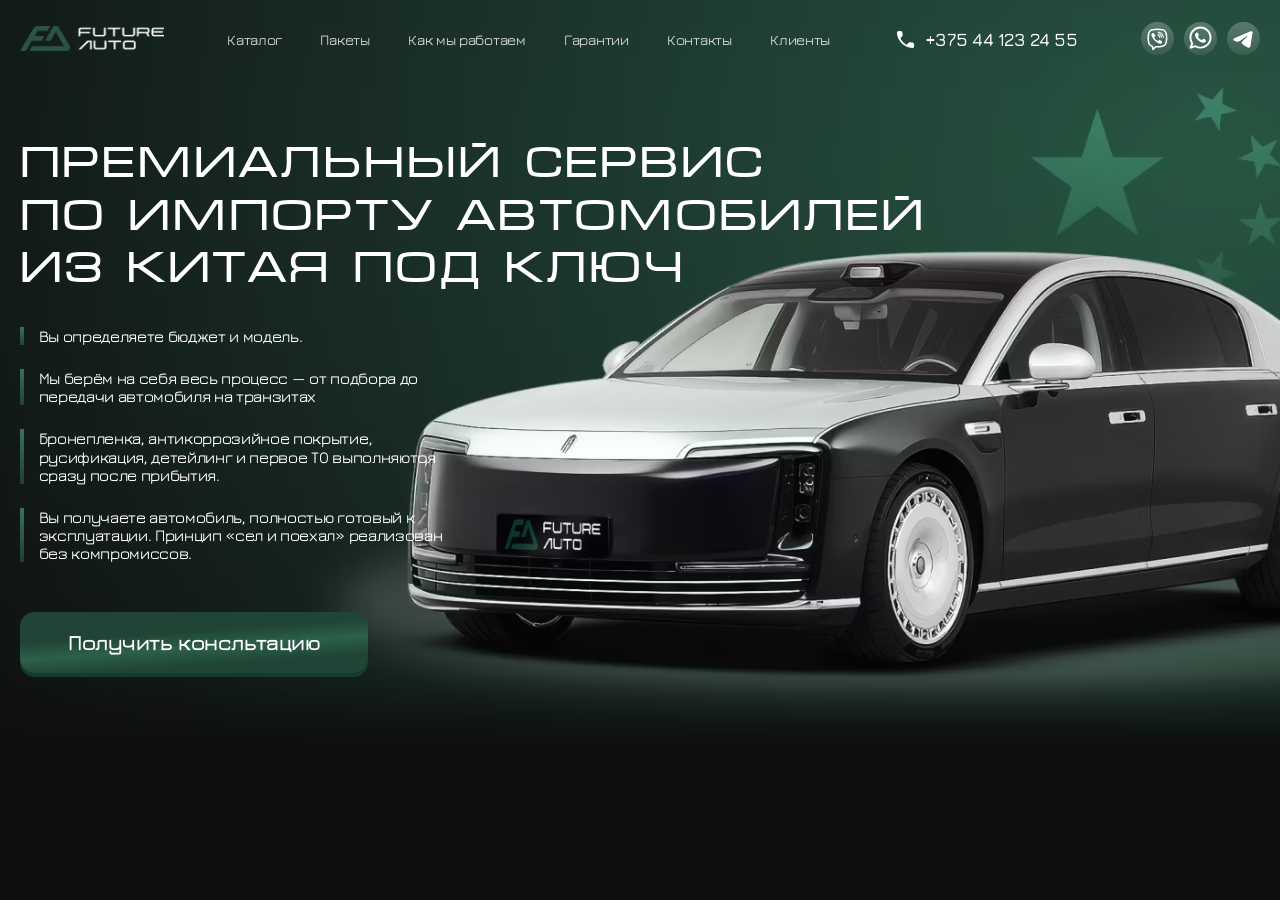
==== index.html @ c2d04f51 "start tablet version" ====
<!doctype html>
<html lang="fr">
  <head>
    <meta charset="UTF-8" />
    <meta name="viewport" content="width=device-width, initial-scale=1.0" />
    <link rel="preconnect" href="https://fonts.googleapis.com" />
    <link rel="preconnect" href="https://fonts.gstatic.com" crossorigin />
    <link
      href="https://fonts.googleapis.com/css2?family=Jura:wght@300..700&display=swap"
      rel="stylesheet"
    />
    <link rel="stylesheet" href="./assets/libs/swiper/swiper-bundle.min.css" />
    <link rel="stylesheet" href="./assets/fonts/micra/stylesheet.css" />
    <link rel="stylesheet" href="./assets/css/styles.css" />

    <script src="./assets/libs/swiper/swiper-bundle.min.js"></script>

    <script src="./assets/js/main.js"></script>

    <script src="./assets/js/sliders.js"></script>

    <title>Future auto</title>
  </head>
  <body>
    <header>
      <div class="menu_desktop">
        <!-- Логотип -->
        <a href="/" class="logo">
          <img src="./assets/images/logo.avif" alt="Future Auto логотип" />
        </a>

        <!-- Навигация -->
        <nav class="main_menu">
          <ul>
            <li><a href="/">Каталог</a></li>
            <li><a href="#cars">Пакеты</a></li>
            <li><a href="#about">Как мы работаем</a></li>
            <li><a href="#garanty">Гарантии</a></li>
            <li><a href="#contacts">Контакты</a></li>
            <li><a href="#clients">Клиенты</a></li>
          </ul>
        </nav>
        <div class="contacts_block">
          <img src="./assets/images/icons/phone.svg" alt="" />
          <a href="tel:+375441233455" title="Контакт">+375 44 123 24 55</a>
        </div>
        <div class="socials_block">
          <ul>
            <li>
              <a href="#"
                ><img src="./assets/images/icons/viber.svg" alt="viber"
              /></a>
            </li>
            <li>
              <a href="#">
                <img src="./assets/images/icons/36x36_whatsapp.svg" alt="" />
              </a>
            </li>
            <li>
              <a href="#">
                <img src="./assets/images/icons/36x36_telegram.svg" alt="" />
              </a>
            </li>
          </ul>
        </div>
        <div class="burger_btn mobile">
          <img src="./assets/images/icons/burger.svg" alt="" />
        </div>
      </div>
    </header>

    <!-- MARK: Hero section -->
    <section class="hero_section">
      <div class="wrap_section">
        <div class="wrap_bg">
          <img
            src="./assets/images/hero_bg.avif"
            alt="car background"
            class="desktop"
          />
          <img
            src="./assets/images/hero_bg_mobile.avif"
            alt="car background"
            class="mobile"
          />
        </div>
        <div class="block_content">
          <div class="wrap_content">
            <h1>
              Премиальный сервис <br />
              по импорту автомобилей <br />
              из китая под ключ
            </h1>
            <ul class="features_list">
              <li class="feature">
                <div class="marker"></div>
                <div class="desciption">Вы определяете бюджет и модель.</div>
              </li>
              <li class="feature">
                <div class="marker"></div>
                <div class="desciption">
                  Мы берём на себя весь процесс — от подбора до передачи
                  автомобиля на транзитах
                </div>
              </li>
              <li class="feature">
                <div class="marker"></div>
                <div class="desciption">
                  Бронепленка, антикоррозийное покрытие, русификация, детейлинг
                  и первое ТО выполняются сразу после прибытия.
                </div>
              </li>
              <li class="feature">
                <div class="marker"></div>
                <div class="desciption">
                  Вы получаете автомобиль, полностью готовый к эксплуатации.
                  Принцип «сел и поехал» реализован без компромиссов.
                </div>
              </li>
            </ul>
            <div class="btn_wrap">
              <a href="#" class="btn cta">Получить консльтацию</a>
            </div>
          </div>
        </div>
      </div>
    </section>

    <!-- MARK: Feature section -->
    <section class="features_section" style="display: none">
      <div class="wrap_section">
        <div class="header_block">
          <h2>Спокойствие и контроль</h2>
          <div class="description">
            <p>
              Импорт автомобиля — это десятки решений, рисков и технических
              нюансов.
            </p>
            <p>Мы превращаем этот процесс в управляемую систему.</p>
          </div>
        </div>
        <div class="features_block">
          <div class="feature">
            <div class="feature_wrap">
              <img
                src="./assets/images/feature_img_1.avif"
                alt="Фиксированная стоимость пакета"
              />
              <h3>Фиксированная стоимость пакета</h3>
            </div>
          </div>
          <div class="feature">
            <div class="feature_wrap">
              <img
                src="./assets/images/feature_img_2.avif"
                alt="Фиксированная стоимость пакета"
              />
              <h3>Доставка тольков контейнере "двойка"</h3>
            </div>
          </div>
          <div class="feature">
            <div class="feature_wrap">
              <img
                src="./assets/images/feature_img_3.avif"
                alt="Фиксированная стоимость пакета"
              />
              <h3>Страхование автомобиля на весь процесс доставки</h3>
            </div>
          </div>
          <div class="feature">
            <div class="feature_wrap">
              <img
                src="./assets/images/feature_img_4.avif"
                alt="Фиксированная стоимость пакета"
              />
              <h3>Контроль каждого этапа</h3>
            </div>
          </div>
          <div class="feature">
            <div class="feature_wrap">
              <img
                src="./assets/images/feature_img_5.avif"
                alt="Фиксированная стоимость пакета"
              />
              <h3>Подготовка автомобиля перед выдачей</h3>
            </div>
          </div>
          <div class="feature">
            <div class="feature_wrap">
              <img
                src="./assets/images/feature_img_6.avif"
                alt="Фиксированная стоимость пакета"
              />
              <h3>Один партнёр.Один договор. Один результат.</h3>
            </div>
          </div>
        </div>
        <div class="btn_wrap">
          <a href="#" class="btn cta">Получить персональную консультацию</a>
        </div>
      </div>
    </section>

    <!-- MARK: Tariffs section -->
    <section class="tariffs_section" style="display: none">
      <div class="wrap_section">
        <h2>Пакеты</h2>
        <div class="tariffs_block">
          <div class="card">
            <div class="header_block">
              <div class="card_bg">
                <img
                  src="./assets/images/card_bg_premium.avif"
                  alt="background"
                />
              </div>
              <div class="wrap_header_content">
                <h3>Премиальный</h3>
                <div class="cost">4000 BYN</div>
                <p class="description">
                  Консьерж-формат с минимальным участием клиента.
                </p>
              </div>
            </div>
            <div class="services_wrap premium">
              <div class="services__block">
                <h4 class="services__title">Подбор и сделка</h4>
                <ul class="services__list">
                  <li>Консультация</li>
                  <li>Индивидуальный подбор</li>
                  <li>Связь 7/0</li>
                  <li>Фото- и видеоотчёты</li>
                </ul>
              </div>

              <div class="services__block">
                <h4 class="services__title">Доставка</h4>
                <ul class="services__list">
                  <li>Контейнер (двойка)</li>
                  <li>Страхование</li>
                  <li>Реальный трекинг</li>
                </ul>
              </div>

              <div class="services__block">
                <h4 class="services__title">После прибытия</h4>
                <ul class="services__list">
                  <li>Сопровождение таможенных процессов</li>
                  <li>Помощь в постановке на учет</li>
                  <li>Полное антикоррозийное покрытие автомобиля</li>
                  <li>Детейлинг</li>
                  <li>Защитная бронеплёнка всего автомобиля</li>
                  <li>Русификация</li>
                  <li>Первое ТО</li>
                </ul>

                <p class="services__note">
                  Автомобиль передаётся полностью подготовленным к ежедневной
                  эксплуатации
                </p>
              </div>

              <div class="btn_wrap">
                <a href="#" class="btn cta blue">Выбрать пакет</a>
              </div>
            </div>
          </div>

          <div class="card">
            <div class="header_block">
              <div class="card_bg">
                <img src="./assets/images/card_bg_base.avif" alt="background" />
              </div>
              <div class="wrap_header_content">
                <h3>Базовый</h3>
                <div class="cost">1500 BYN</div>
                <p class="description">
                  Рациональный формат для клиентов, готовых участвовать в
                  процессе.
                </p>
              </div>
            </div>
            <div class="services_wrap">
              <div class="services__block">
                <h4 class="services__title">Подбор и сделка</h4>
                <ul class="services__list">
                  <li>Консультация</li>
                  <li>Индивидуальный подбор</li>
                  <li>Связь 5/2</li>
                  <li>Фото- и видеоотчёты</li>
                  <li>Доставка до СВХ Минск</li>
                  <li>Страхование доставки</li>
                </ul>
              </div>

              <p class="services__note">
                Автомобиль передаётся полностью подготовленным к ежедневной
                эксплуатации
              </p>
              <div class="btn_wrap">
                <a href="#" class="btn cta">Выбрать пакет</a>
              </div>
            </div>
          </div>
        </div>
      </div>
    </section>

    <!-- MARK: Catalog section -->

    <section class="catalog_section" style="display: none">
      <div class="wrap_section">
        <h2 class="text_center">Популярные модели</h2>
        <div class="models_block">
          <!-- Single Card -->
          <article class="card">
            <div class="img_wrap">
              <img src="./assets/images/acard_catalog_1.avif" alt="car avatr" />
            </div>
            <div class="content_wrap">
              <h3>Avatr 07 Hybrid</h3>
              <div class="characteristic_block"><span>Тип</span> Гибрид</div>
              <div class="characteristic_block"><span>Класс</span> Седан</div>
              <div class="characteristic_block">
                <span>Стоимость</span> от 35 000 $
              </div>
              <div class="btn_block">
                <a href="#" class="btn cta">Рассчитать стоимость</a>
              </div>
            </div>
          </article>

          <!-- Single Card -->
          <article class="card">
            <div class="img_wrap">
              <img src="./assets/images/acard_catalog_2.avif" alt="car avatr" />
            </div>
            <div class="content_wrap">
              <h3>Denza D9 DM-i</h3>
              <div class="characteristic_block"><span>Тип</span> EV</div>
              <div class="characteristic_block"><span>Класс</span> SUV</div>
              <div class="characteristic_block">
                <span>Стоимость</span> от 45 000 $
              </div>
              <div class="btn_block">
                <a href="#" class="btn cta">Рассчитать стоимость</a>
              </div>
            </div>
          </article>

          <!-- Single Card -->
          <article class="card">
            <div class="img_wrap">
              <img src="./assets/images/acard_catalog_3.avif" alt="car avatr" />
            </div>
            <div class="content_wrap">
              <h3>Zeekr 007 GT</h3>
              <div class="characteristic_block"><span>Тип</span> Гибрид</div>
              <div class="characteristic_block"><span>Класс</span> Седан</div>
              <div class="characteristic_block">
                <span>Стоимость</span> от 125 000 $
              </div>
              <div class="btn_block">
                <a href="#" class="btn cta">Рассчитать стоимость</a>
              </div>
            </div>
          </article>

          <!-- Single Card -->
          <article class="card">
            <div class="img_wrap">
              <img src="./assets/images/acard_catalog_4.avif" alt="car avatr" />
            </div>
            <div class="content_wrap">
              <h3>Changan Qiyuan Q07 DM-i</h3>
              <div class="characteristic_block"><span>Тип</span> Бензин</div>
              <div class="characteristic_block"><span>Класс</span> MPV</div>
              <div class="characteristic_block">
                <span>Стоимость</span> от 35 000 $
              </div>
              <div class="btn_block">
                <a href="#" class="btn cta">Рассчитать стоимость</a>
              </div>
            </div>
          </article>

          <!-- Single Card -->
          <article class="card">
            <div class="img_wrap">
              <img src="./assets/images/acard_catalog_5.avif" alt="car avatr" />
            </div>
            <div class="content_wrap">
              <h3>Avatr 07 Hybrid</h3>
              <div class="characteristic_block"><span>Тип</span> EV</div>
              <div class="characteristic_block"><span>Класс</span> SUV</div>
              <div class="characteristic_block">
                <span>Стоимость</span> от 113 000 $
              </div>
              <div class="btn_block">
                <a href="#" class="btn cta">Рассчитать стоимость</a>
              </div>
            </div>
          </article>

          <!-- Single Card -->
          <article class="card last">
            <a href="#" class="into_catalob_btn">
              <div class="title">
                Перейти в <br />
                каталог
              </div>
              <img src="./assets/images/icons/arrow_left.svg" alt="arrow" />
            </a>
          </article>
        </div>
      </div>
    </section>

    <!-- MARK: Job section -->
    <section class="work-process_section" style="display: none">
      <div class="wrap_section">
        <h2 class="text_center">Как мы работаем</h2>
        <ol class="steps_wrap">
          <li class="step">
            <div class="num_block">01</div>
            <div class="content_block">
              <h3>Заключение договора</h3>
              <div class="description">
                Подписываем договор в комфортном офисе недалеко от Dana Mall
              </div>
            </div>
          </li>

          <li class="step">
            <div class="num_block">02</div>
            <div class="content_block">
              <h3>Анализ запроса</h3>
              <div class="description">
                Мы уточняем бюджет, модель и приоритеты
              </div>
            </div>
          </li>

          <li class="step">
            <div class="num_block">03</div>
            <div class="content_block">
              <h3>Подбор</h3>
              <div class="description">
                Формируем несколько вариантов с полным финансовым расчётом
              </div>
            </div>
          </li>

          <li class="step">
            <div class="num_block">04</div>
            <div class="content_block">
              <h3>Сделка</h3>
              <div class="description">
                Проводим покупку автомобиля по средствам банковского перевода
              </div>
            </div>
          </li>

          <li class="step">
            <div class="num_block">05</div>
            <div class="content_block">
              <h3>Доставка</h3>
              <div class="description">
                Контейнерная перевозка с трекингом и страхованием
              </div>
            </div>
          </li>

          <li class="step">
            <div class="num_block">06</div>
            <div class="content_block">
              <h3>Оформление</h3>
              <div class="description">
                Сопровождение таможенных процедур (в премиум-пакете)
              </div>
            </div>
          </li>

          <li class="step">
            <div class="num_block">07</div>
            <div class="content_block">
              <h3>Подготовка</h3>
              <div class="description">
                Антикоррозийная обработка, детейлинг, бронирование, русификация,
                первое ТО
              </div>
            </div>
          </li>

          <li class="step">
            <div class="num_block">08</div>
            <div class="content_block">
              <h3>Передача</h3>
              <div class="description">
                Автомобиль передаётся клиенту на транзитах
              </div>
            </div>
          </li>
        </ol>
      </div>
    </section>

    <!-- MARK: advantages section -->
    <section class="advantages_section" style="display: none">
      <div class="wrap_section">
        <!-- Single advantages -->
        <div class="advantage">
          <div class="bg_wrap">
            <img src="./assets/images/adv_bg_1.avif" alt="bg_wrap" />
          </div>
          <div class="wrap_advantage">
            <h3>Прозрачность</h3>
            <div class="post_title">
              Информация <span>снижает риск</span>. Прозрачность формирует
              доверие.
            </div>
            <ul class="features_list">
              <li class="feature">
                <div class="marker"></div>
                <div class="desciption">
                  Проверка автомобиля по более чем 200+ показателям
                </div>
              </li>
              <li class="feature">
                <div class="marker"></div>
                <div class="desciption">Фото и видео до отправки</div>
              </li>
              <li class="feature">
                <div class="marker"></div>
                <div class="desciption">Подтверждение покупки</div>
              </li>
              <li class="feature">
                <div class="marker"></div>
                <div class="desciption">Контейнерный трек</div>
              </li>
              <li class="feature">
                <div class="marker"></div>
                <div class="desciption">
                  Отчёты о проведенной подготовке автомобиля на каждом этапе
                </div>
              </li>
            </ul>
          </div>
        </div>

        <!-- Single advantages -->
        <div class="advantage">
          <div class="bg_wrap">
            <img src="./assets/images/adv_bg_2.avif" alt="bg_wrap" />
          </div>
          <div class="wrap_advantage">
            <h3>Экономия</h3>
            <div class="post_title">
              Рациональная <span>выгода</span> без дилерской наценки. Покупка
              напрямую позволяет избежать локальной дилерской маржи.
            </div>
            <div class="post_title">Вы получаете:</div>
            <ul class="features_list">
              <li class="feature">
                <div class="marker"></div>
                <div class="desciption">Автомобиль в нужной комплектации</div>
              </li>
              <li class="feature">
                <div class="marker"></div>
                <div class="desciption">
                  Прямую цену без переплат посредникам
                </div>
              </li>
              <li class="feature">
                <div class="marker"></div>
                <div class="desciption">Сервис уровня премиального формата</div>
              </li>
            </ul>
          </div>
        </div>

        <!-- Single advantages -->
        <div class="advantage">
          <div class="bg_wrap">
            <img src="./assets/images/adv_bg_3.avif" alt="bg_wrap" />
          </div>
          <div class="wrap_advantage">
            <h3>Для кого</h3>
            <div class="post_title">
              Future Auto выбирают те, кто привык принимать решения и
              <span>делегировать</span> их реализацию.
            </div>
            <ul class="features_list">
              <li class="feature">
                <div class="marker"></div>
                <div class="desciption">Предприниматели и руководители.</div>
              </li>
              <li class="feature">
                <div class="marker"></div>
                <div class="desciption">IT-специалисты и инвесторы.</div>
              </li>
              <li class="feature">
                <div class="marker"></div>
                <div class="desciption">
                  Люди, для которых время ценнее лишних поездок и переговоров.
                </div>
              </li>
            </ul>
            <div class="post_title">
              Если вы не хотите разбираться в логистике, таможне и технических
              нюансах — этот формат для вас. <br />
              Future Auto — когда вопрос закрыт.
            </div>
          </div>
        </div>
      </div>
    </section>

    <!-- MARK: Baner section -->
    <section class="baner_section" style="display: none">
      <div class="wrap_section">
        <img
          src="./assets/images/baner_main_page.avif"
          class="section_bg"
          alt="bg_wrap"
        />
        <div class="content_block">
          <h2>Получить персональную консультацию</h2>
          <div class="post_title">
            Напишите ваш телефон или другой контакт, где удобно с вами связаться
            (телеграм, вотсап, вайбер). Менеджер с вами свяжется по указанному
            контакту
          </div>
          <div class="btn_wrap">
            <a href="#" class="btn cta black">Получить консультацию</a>
          </div>
        </div>
      </div>
    </section>

    <!-- MARK: footer -->
    <footer style="display: none">
      <div class="wrap_gradient">
        <div class="gradient_top"></div>
      </div>

      <div class="wrap_footer">
        <div class="inner_footer">
          <div class="col col_logo">
            <a href="/" class="logo">
              <img src="./assets/images/logo.avif" alt="Future Auto логотип" />
            </a>
            <div class="anatation">
              Премиальный сервис по импорту автомобилей из Китая под ключ
            </div>
          </div>
          <div class="col col_contacts">
            <div class="row_block">
              <h3>Контакты:</h3>
              <div class="contact_block phone">
                <img src="./assets/images/icons/phone_footer.svg" alt="icon" />
                <a href="tel:+375441233455" title="Контакт"
                  >+375 44 123 24 55</a
                >
              </div>
              <div class="contact_block mail">
                <img src="./assets/images/icons/mail_footer.svg" alt="icon" />
                <a href="mailto:mail@mail.com" title="Контакт">mail@mail.com</a>
              </div>
              <div class="socials_block">
                <ul>
                  <li>
                    <a href="#"
                      ><img
                        src="./assets/images/icons/viber_green.svg"
                        alt="viber"
                    /></a>
                  </li>
                  <li>
                    <a href="#">
                      <img
                        src="./assets/images/icons/whatsapp_green.svg"
                        alt=""
                      />
                    </a>
                  </li>
                  <li>
                    <a href="#">
                      <img
                        src="./assets/images/icons/telegram_green.svg"
                        alt=""
                      />
                    </a>
                  </li>
                </ul>
              </div>
            </div>
            <div class="row_block">
              <h3>Мы в соц. сетях::</h3>
              <div class="contact_block phone">
                <img src="./assets/images/icons/phone_footer.svg" alt="icon" />
                <a href="tel:+375441233455" title="Контакт"
                  >+375 44 123 24 55</a
                >
              </div>
            </div>
          </div>
          <div class="col col_legal">
            <h3>Юридическая информация</h3>
            <div class="legal_text">
              <p>Частное предприятие "АГЕНТСТВО АЛИВЕС"</p>
              <p><span>УНП:</span> 192531103</p>
              <p>
                <span>Юридический адрес:</span> 220081, Беларусь, Минский район,
                д. Копище, ул. Камова 15 - 101
              </p>
              <p>
                <span>Почтовый адрес:</span> 220114 Беларусь, г. Минск, ул.
                Филимонова 25Б - 301
              </p>
              <p>
                <span>Карт-счет:</span> BY37ALFA30122114750050270000 в BYN в ЗАО
                'Альфа-Банк',
              </p>
              <p><span>БИК:</span> ALFABY2X"</p>
            </div>
          </div>
        </div>
      </div>
    </footer>
  </body>
</html>
---- assets/fonts/micra/stylesheet.css ----
/* This stylesheet generated by Transfonter (https://transfonter.org) on August 23, 2017 5:38 PM */

@font-face {
	font-family: 'Micra';
	src: url('Micra-Bold.eot');
	src: local('Micra Bold'), local('Micra-Bold'),
		url('Micra-Bold.eot?#iefix') format('embedded-opentype'),
		url('Micra-Bold.woff') format('woff'),
		url('Micra-Bold.ttf') format('truetype');
	font-weight: bold;
	font-style: normal;
}

@font-face {
	font-family: 'Micra';
	src: url('Micra.eot');
	src: local('Micra'),
		url('Micra.eot?#iefix') format('embedded-opentype'),
		url('Micra.woff') format('woff'),
		url('Micra.ttf') format('truetype');
	font-weight: normal;
	font-style: normal;
}
---- assets/css/styles.css ----
* {
  box-sizing: border-box; }

html,
body,
div,
span,
applet,
object,
iframe,
h1,
h2,
h3,
h4,
h5,
h6,
p,
blockquote,
pre,
a,
abbr,
acronym,
address,
big,
cite,
code,
del,
dfn,
em,
img,
ins,
kbd,
q,
s,
samp,
small,
strike,
strong,
sub,
sup,
tt,
var,
b,
u,
i,
center,
dl,
dt,
dd,
ol,
ul,
li,
fieldset,
form,
label,
legend,
table,
caption,
tbody,
tfoot,
thead,
tr,
th,
td,
article,
aside,
canvas,
details,
embed,
figure,
figcaption,
footer,
header,
hgroup,
menu,
nav,
output,
ruby,
section,
summary,
time,
mark,
audio,
video {
  margin: 0;
  padding: 0;
  border: 0;
  font-size: 100%;
  font: inherit;
  vertical-align: baseline; }

/* HTML5 display-role reset for older browsers */
article,
aside,
details,
figcaption,
figure,
footer,
header,
hgroup,
menu,
nav,
section {
  display: block; }

body {
  line-height: 1; }

ol,
ul,
li {
  list-style: none;
  margin-left: 0;
  padding-left: 0; }

blockquote,
q {
  quotes: none; }

blockquote:before,
blockquote:after,
q:before,
q:after {
  content: "";
  content: none; }

table {
  border-collapse: collapse;
  border-spacing: 0; }

a {
  color: inherit;
  text-decoration: none; }

body {
  background-color: #0e100f; }

*,
ul,
li,
h1,
h2,
h3,
p,
div {
  color: white;
  font-family: "Jura", sans-serif; }

a {
  font-family: "Jura", sans-serif; }
  a:hover {
    color: #285643; }

.btn {
  display: flex;
  align-items: center;
  justify-content: center;
  width: fit-content;
  border-radius: 16px;
  padding-left: 48px;
  padding-right: 48px;
  height: 67px;
  box-shadow: 0 4px 0 0 #153b2b;
  transition: opacity 0.5s ease;
  background: linear-gradient(176deg, #204536 37.02%, #2c604b 56.25%, #204536 76.92%);
  font-weight: 700;
  font-size: clamp(16.1px, calc( 16.1px + (24 - 16.1) * ((100vw - 1000px) / (1400 - 1000)) ), 24px);
  letter-spacing: -0.02em;
  text-align: center; }
  @media screen and (min-width: 1001px) and (max-width: 1400px) {
    .btn {
      border-radius: calc(100vw * (16 / 1400)); } }
  @media screen and (max-width: 1000px) {
    .btn {
      border-radius: 16px; } }
  @media screen and (min-width: 1001px) and (max-width: 1400px) {
    .btn {
      height: calc(100vw * (67 / 1400)); } }
  @media screen and (max-width: 1000px) {
    .btn {
      height: 67px; } }
  .btn.blue {
    box-shadow: 0 4px 0 0 #04070b;
    background: linear-gradient(176deg, #1c3453 37.02%, #25446c 56.25%, #1c3453 76.92%); }
  .btn.black {
    box-shadow: 0 4px 0 0 #000;
    background: linear-gradient(176deg, rgba(255, 255, 255, 0.06) 37.02%, rgba(255, 255, 255, 0.06) 56.25%, rgba(255, 255, 255, 0.06) 76.92%), #0e100f; }
  .btn:hover {
    color: white;
    opacity: 0.8; }

header {
  position: absolute;
  left: 0;
  top: 0;
  z-index: 3;
  width: 100%; }

.menu_desktop {
  width: 100%;
  max-width: 1400px;
  margin-left: auto;
  margin-right: auto;
  padding-left: 20px;
  padding-right: 20px;
  padding-top: 24px;
  padding-bottom: 24px;
  display: flex;
  align-items: center;
  justify-content: space-between; }
  @media screen and (min-width: 1001px) and (max-width: 1400px) {
    .menu_desktop {
      max-width: calc(100vw * (1400 / 1400)); } }
  @media screen and (max-width: 1000px) {
    .menu_desktop {
      max-width: 1400px; } }
  @media screen and (min-width: 1001px) and (max-width: 1400px) {
    .menu_desktop {
      padding-top: calc(100vw * (24 / 1400)); } }
  @media screen and (max-width: 1000px) {
    .menu_desktop {
      padding-top: 24px; } }
  @media screen and (min-width: 1001px) and (max-width: 1400px) {
    .menu_desktop {
      padding-bottom: calc(100vw * (24 / 1400)); } }
  @media screen and (max-width: 1000px) {
    .menu_desktop {
      padding-bottom: 24px; } }
  .menu_desktop .logo img {
    width: 157px; }
    @media screen and (min-width: 1001px) and (max-width: 1400px) {
      .menu_desktop .logo img {
        width: calc(100vw * (157 / 1400)); } }
    @media screen and (max-width: 1000px) {
      .menu_desktop .logo img {
        width: 157px; } }
  .menu_desktop .main_menu {
    width: fit-content; }
    .menu_desktop .main_menu ul {
      display: flex;
      flex-flow: row nowrap;
      align-items: center;
      justify-content: space-between;
      gap: 42px; }
      @media screen and (min-width: 1001px) and (max-width: 1400px) {
        .menu_desktop .main_menu ul {
          gap: calc(100vw * (42 / 1400)); } }
      @media screen and (max-width: 1000px) {
        .menu_desktop .main_menu ul {
          gap: 42px; } }
      .menu_desktop .main_menu ul li a {
        transition: color 0.3s ease;
        font-size: clamp(12px, calc( 12px + (16 - 12) * ((100vw - 1000px) / (1400 - 1000)) ), 16px);
        white-space: nowrap;
        font-weight: 500;
        letter-spacing: -0.02em;
        color: rgba(255, 255, 255, 0.8); }
        .menu_desktop .main_menu ul li a:hover {
          color: #285643; }
    @media screen and (max-width: 1000px) {
      .menu_desktop .main_menu {
        display: none; } }
  .menu_desktop .contacts_block {
    display: flex;
    flex-flow: row nowrap;
    align-items: center;
    gap: 8px; }
    @media screen and (min-width: 1001px) and (max-width: 1400px) {
      .menu_desktop .contacts_block {
        gap: calc(100vw * (8 / 1400)); } }
    @media screen and (max-width: 1000px) {
      .menu_desktop .contacts_block {
        gap: 8px; } }
    .menu_desktop .contacts_block img {
      width: 26px; }
      @media screen and (min-width: 1001px) and (max-width: 1400px) {
        .menu_desktop .contacts_block img {
          width: calc(100vw * (26 / 1400)); } }
      @media screen and (max-width: 1000px) {
        .menu_desktop .contacts_block img {
          width: 26px; } }
    .menu_desktop .contacts_block a {
      font-weight: 600;
      font-size: clamp(14px, calc( 14px + (20 - 14) * ((100vw - 1000px) / (1400 - 1000)) ), 20px);
      letter-spacing: -0.02em;
      color: #fff; }
    @media screen and (max-width: 1000px) {
      .menu_desktop .contacts_block {
        display: none; } }
  .menu_desktop .socials_block ul {
    display: flex;
    flex-flow: row nowrap;
    align-items: center;
    gap: 11px; }
    @media screen and (min-width: 1001px) and (max-width: 1400px) {
      .menu_desktop .socials_block ul {
        gap: calc(100vw * (11 / 1400)); } }
    @media screen and (max-width: 1000px) {
      .menu_desktop .socials_block ul {
        gap: 11px; } }
    .menu_desktop .socials_block ul img {
      width: 36px; }
      @media screen and (min-width: 1001px) and (max-width: 1400px) {
        .menu_desktop .socials_block ul img {
          width: calc(100vw * (36 / 1400)); } }
      @media screen and (max-width: 1000px) {
        .menu_desktop .socials_block ul img {
          width: 36px; } }
  @media screen and (max-width: 1000px) {
    .menu_desktop .burger_btn {
      display: flex;
      align-items: center;
      justify-content: center;
      width: 54px;
      height: 54px; }
      .menu_desktop .burger_btn img {
        width: 100%; } }

h1 {
  font-family: "Micra", sans-serif;
  font-weight: normal;
  font-size: clamp(33.6px, calc( 33.6px + (48 - 33.6) * ((100vw - 1000px) / (1400 - 1000)) ), 48px);
  line-height: 120%; }

h2 {
  font-weight: 400;
  font-size: clamp(26.6px, calc( 26.6px + (38 - 26.6) * ((100vw - 1000px) / (1400 - 1000)) ), 38px);
  line-height: 120%;
  font-family: "Micra", sans-serif; }

.text_center {
  text-align: center; }

@media screen and (max-width: 1000px) {
  .desktop {
    display: none; } }

.mobile {
  display: none; }
  @media screen and (max-width: 1000px) {
    .mobile {
      display: block; } }

.features_list {
  display: flex;
  flex-flow: column nowrap;
  gap: 24px;
  margin-bottom: 55px; }
  .features_list li {
    display: flex;
    flex-flow: row nowrap;
    gap: 16px;
    font-weight: 500;
    font-size: 18px;
    font-size: clamp(12.6px, calc( 12.6px + (18 - 12.6) * ((100vw - 1000px) / (1400 - 1000)) ), 18px);
    line-height: 110%;
    letter-spacing: -0.02em; }
    @media screen and (min-width: 1001px) and (max-width: 1400px) {
      .features_list li {
        gap: calc(100vw * (16 / 1400)); } }
    @media screen and (max-width: 1000px) {
      .features_list li {
        gap: 16px; } }
  .features_list .marker {
    width: 4px;
    background: linear-gradient(180deg, #377159 0%, rgba(55, 113, 89, 0.45) 100%); }
  .features_list .desciption {
    max-width: 425px; }
  @media screen and (min-width: 1001px) and (max-width: 1400px) {
    .features_list {
      margin-bottom: calc(100vw * (55 / 1400)); } }
  @media screen and (max-width: 1000px) {
    .features_list {
      margin-bottom: 55px; } }

.hero_section .wrap_section {
  position: relative; }
.hero_section .wrap_bg {
  position: relative;
  z-index: 1;
  overflow: hidden;
  height: 810px;
  height: 810px; }
  @media screen and (min-width: 1001px) and (max-width: 1400px) {
    .hero_section .wrap_bg {
      height: calc(100vw * (810 / 1400)); } }
  @media screen and (max-width: 1000px) {
    .hero_section .wrap_bg {
      height: 810px; } }
  .hero_section .wrap_bg img {
    width: 100%;
    height: 100%;
    object-fit: cover;
    object-position: center; }
.hero_section .block_content {
  position: absolute;
  inset: 0;
  z-index: 2; }
.hero_section .wrap_content {
  position: relative;
  padding-left: 20px;
  padding-right: 20px;
  width: 100%;
  max-width: 1400px;
  margin-left: auto;
  margin-right: auto;
  padding-top: 149px; }
  @media screen and (min-width: 1001px) and (max-width: 1400px) {
    .hero_section .wrap_content {
      max-width: calc(100vw * (1400 / 1400)); } }
  @media screen and (max-width: 1000px) {
    .hero_section .wrap_content {
      max-width: 1400px; } }
  @media screen and (min-width: 1001px) and (max-width: 1400px) {
    .hero_section .wrap_content {
      padding-top: calc(100vw * (149 / 1400)); } }
  @media screen and (max-width: 1000px) {
    .hero_section .wrap_content {
      padding-top: 149px; } }
  .hero_section .wrap_content h1 {
    margin-bottom: 34px; }
    @media screen and (max-width: 1000px) {
      .hero_section .wrap_content h1 {
        font-size: 38px; } }
@media screen and (max-width: 1000px) {
  .hero_section .wrap_bg {
    position: static;
    width: 100%;
    height: auto; }
  .hero_section .wrap_content {
    padding-top: 0; }
  .hero_section .block_content {
    position: static; }
  .hero_section .features_list li {
    font-size: 26px; }
    .hero_section .features_list li .desciption {
      max-width: 100%; }
  .hero_section .btn_wrap a {
    width: 100%;
    max-width: 680px;
    margin-left: auto;
    margin-right: auto; } }

.features_section {
  padding-left: 20px;
  padding-right: 20px;
  width: 100%;
  max-width: 1400px;
  margin-left: auto;
  margin-right: auto;
  margin-top: 100px; }
  @media screen and (min-width: 1001px) and (max-width: 1400px) {
    .features_section {
      max-width: calc(100vw * (1400 / 1400)); } }
  @media screen and (max-width: 1000px) {
    .features_section {
      max-width: 1400px; } }
  @media screen and (min-width: 1001px) and (max-width: 1400px) {
    .features_section {
      margin-top: calc(100vw * (100 / 1400)); } }
  @media screen and (max-width: 1000px) {
    .features_section {
      margin-top: 100px; } }
  .features_section h2 {
    text-align: center;
    margin-bottom: 12px; }
    @media screen and (min-width: 1001px) and (max-width: 1400px) {
      .features_section h2 {
        margin-bottom: calc(100vw * (12 / 1400)); } }
    @media screen and (max-width: 1000px) {
      .features_section h2 {
        margin-bottom: 12px; } }
  .features_section .description {
    font-weight: 500;
    font-size: 18px;
    line-height: 110%;
    letter-spacing: -0.02em;
    text-align: center;
    font-family: "Jura", sans-serif; }
  .features_section .features_block {
    display: flex;
    flex-flow: row wrap;
    justify-content: space-between;
    margin-top: 85px; }
    @media screen and (min-width: 1001px) and (max-width: 1400px) {
      .features_section .features_block {
        margin-top: calc(100vw * (85 / 1400)); } }
    @media screen and (max-width: 1000px) {
      .features_section .features_block {
        margin-top: 85px; } }
    .features_section .features_block .feature {
      width: 208px;
      background: linear-gradient(180deg, rgba(40, 86, 67, 0) 0%, #285643 100%);
      padding: 2px;
      border-radius: 12px; }
      @media screen and (min-width: 1001px) and (max-width: 1400px) {
        .features_section .features_block .feature {
          width: calc(100vw * (208 / 1400)); } }
      @media screen and (max-width: 1000px) {
        .features_section .features_block .feature {
          width: 208px; } }
    .features_section .features_block .feature_wrap {
      background: #121b17;
      border-radius: 12px;
      height: 100%; }
      .features_section .features_block .feature_wrap img {
        transform: translateY(-40%);
        width: 100%; }
      .features_section .features_block .feature_wrap h3 {
        padding-left: 24px;
        padding-right: 24px;
        padding-bottom: 24px;
        margin-top: -24px;
        font-size: clamp(12.6px, calc( 12.6px + (18 - 12.6) * ((100vw - 1000px) / (1400 - 1000)) ), 18px);
        text-align: center;
        font-family: "Jura", sans-serif; }
        @media screen and (min-width: 1001px) and (max-width: 1400px) {
          .features_section .features_block .feature_wrap h3 {
            padding-left: calc(100vw * (24 / 1400)); } }
        @media screen and (max-width: 1000px) {
          .features_section .features_block .feature_wrap h3 {
            padding-left: 24px; } }
        @media screen and (min-width: 1001px) and (max-width: 1400px) {
          .features_section .features_block .feature_wrap h3 {
            padding-right: calc(100vw * (24 / 1400)); } }
        @media screen and (max-width: 1000px) {
          .features_section .features_block .feature_wrap h3 {
            padding-right: 24px; } }
        @media screen and (min-width: 1001px) and (max-width: 1400px) {
          .features_section .features_block .feature_wrap h3 {
            padding-bottom: calc(100vw * (24 / 1400)); } }
        @media screen and (max-width: 1000px) {
          .features_section .features_block .feature_wrap h3 {
            padding-bottom: 24px; } }
        @media screen and (min-width: 1001px) and (max-width: 1400px) {
          .features_section .features_block .feature_wrap h3 {
            margin-top: calc(100vw * (-24 / 1400)); } }
        @media screen and (max-width: 1000px) {
          .features_section .features_block .feature_wrap h3 {
            margin-top: -24px; } }
  .features_section .btn_wrap {
    display: flex;
    flex-flow: row nowrap;
    justify-content: center;
    margin-top: 54px; }
    @media screen and (min-width: 1001px) and (max-width: 1400px) {
      .features_section .btn_wrap {
        margin-top: calc(100vw * (54 / 1400)); } }
    @media screen and (max-width: 1000px) {
      .features_section .btn_wrap {
        margin-top: 54px; } }

.tariffs_section {
  margin-top: 100px; }
  @media screen and (min-width: 1001px) and (max-width: 1400px) {
    .tariffs_section {
      margin-top: calc(100vw * (100 / 1400)); } }
  @media screen and (max-width: 1000px) {
    .tariffs_section {
      margin-top: 100px; } }
  .tariffs_section .wrap_section {
    padding-left: 20px;
    padding-right: 20px;
    width: 100%;
    max-width: 1400px;
    margin-left: auto;
    margin-right: auto; }
    @media screen and (min-width: 1001px) and (max-width: 1400px) {
      .tariffs_section .wrap_section {
        max-width: calc(100vw * (1400 / 1400)); } }
    @media screen and (max-width: 1000px) {
      .tariffs_section .wrap_section {
        max-width: 1400px; } }
  .tariffs_section h2 {
    margin-bottom: 40px;
    text-align: center; }
    @media screen and (min-width: 1001px) and (max-width: 1400px) {
      .tariffs_section h2 {
        margin-bottom: calc(100vw * (40 / 1400)); } }
    @media screen and (max-width: 1000px) {
      .tariffs_section h2 {
        margin-bottom: 40px; } }
  .tariffs_section .tariffs_block {
    display: flex;
    flex-flow: row nowrap;
    justify-content: center;
    align-items: flex-start;
    gap: 30px; }
    @media screen and (min-width: 1001px) and (max-width: 1400px) {
      .tariffs_section .tariffs_block {
        gap: calc(100vw * (30 / 1400)); } }
    @media screen and (max-width: 1000px) {
      .tariffs_section .tariffs_block {
        gap: 30px; } }
  .tariffs_section .card {
    width: 566px;
    border-radius: 12px;
    overflow: clip; }
    @media screen and (min-width: 1001px) and (max-width: 1400px) {
      .tariffs_section .card {
        width: calc(100vw * (566 / 1400)); } }
    @media screen and (max-width: 1000px) {
      .tariffs_section .card {
        width: 566px; } }
    .tariffs_section .card .header_block {
      position: relative; }
      .tariffs_section .card .header_block .card_bg {
        position: absolute;
        inset: 0; }
        .tariffs_section .card .header_block .card_bg img {
          width: 100%;
          height: 100%;
          z-index: -1; }
      .tariffs_section .card .header_block .wrap_header_content {
        position: relative;
        z-index: 2;
        display: flex;
        flex-flow: column nowrap;
        gap: 9px;
        padding-top: 44px;
        padding-right: 167px;
        padding-bottom: 43px;
        padding-left: 33px; }
        @media screen and (min-width: 1001px) and (max-width: 1400px) {
          .tariffs_section .card .header_block .wrap_header_content {
            gap: calc(100vw * (9 / 1400)); } }
        @media screen and (max-width: 1000px) {
          .tariffs_section .card .header_block .wrap_header_content {
            gap: 9px; } }
        @media screen and (min-width: 1001px) and (max-width: 1400px) {
          .tariffs_section .card .header_block .wrap_header_content {
            padding-top: calc(100vw * (44 / 1400)); } }
        @media screen and (max-width: 1000px) {
          .tariffs_section .card .header_block .wrap_header_content {
            padding-top: 44px; } }
        @media screen and (min-width: 1001px) and (max-width: 1400px) {
          .tariffs_section .card .header_block .wrap_header_content {
            padding-right: calc(100vw * (167 / 1400)); } }
        @media screen and (max-width: 1000px) {
          .tariffs_section .card .header_block .wrap_header_content {
            padding-right: 167px; } }
        @media screen and (min-width: 1001px) and (max-width: 1400px) {
          .tariffs_section .card .header_block .wrap_header_content {
            padding-bottom: calc(100vw * (43 / 1400)); } }
        @media screen and (max-width: 1000px) {
          .tariffs_section .card .header_block .wrap_header_content {
            padding-bottom: 43px; } }
        @media screen and (min-width: 1001px) and (max-width: 1400px) {
          .tariffs_section .card .header_block .wrap_header_content {
            padding-left: calc(100vw * (33 / 1400)); } }
        @media screen and (max-width: 1000px) {
          .tariffs_section .card .header_block .wrap_header_content {
            padding-left: 33px; } }
      .tariffs_section .card .header_block h3 {
        font-weight: 700;
        font-size: clamp(28 * 0.7px, calc( 28 * 0.7px + (28 - 28 * 0.7) * ((100vw - 1000px) / (1400 - 1000)) ), 28px);
        line-height: 110%;
        letter-spacing: -0.04em; }
      .tariffs_section .card .header_block .cost {
        font-family: "Micra", sans-serif;
        font-weight: 400;
        font-size: clamp(48 * 0.7px, calc( 48 * 0.7px + (48 - 48 * 0.7) * ((100vw - 1000px) / (1400 - 1000)) ), 48px);
        line-height: 110%;
        letter-spacing: -0.04em; }
      .tariffs_section .card .header_block .description {
        font-weight: 500;
        font-size: clamp(18 * 0.7px, calc( 18 * 0.7px + (18 - 18 * 0.7) * ((100vw - 1000px) / (1400 - 1000)) ), 18px);
        line-height: 110%;
        letter-spacing: -0.02em;
        color: rgba(255, 255, 255, 0.65); }
    .tariffs_section .card .services_wrap {
      display: flex;
      flex-flow: column nowrap;
      gap: 18px;
      background: linear-gradient(180deg, rgba(40, 86, 67, 0.45) 0%, rgba(40, 86, 67, 0.45) 100%);
      padding-top: 27px;
      padding-right: 30px;
      padding-left: 30px;
      padding-bottom: 32px; }
      @media screen and (min-width: 1001px) and (max-width: 1400px) {
        .tariffs_section .card .services_wrap {
          gap: calc(100vw * (18 / 1400)); } }
      @media screen and (max-width: 1000px) {
        .tariffs_section .card .services_wrap {
          gap: 18px; } }
      @media screen and (min-width: 1001px) and (max-width: 1400px) {
        .tariffs_section .card .services_wrap {
          padding-top: calc(100vw * (27 / 1400)); } }
      @media screen and (max-width: 1000px) {
        .tariffs_section .card .services_wrap {
          padding-top: 27px; } }
      @media screen and (min-width: 1001px) and (max-width: 1400px) {
        .tariffs_section .card .services_wrap {
          padding-right: calc(100vw * (30 / 1400)); } }
      @media screen and (max-width: 1000px) {
        .tariffs_section .card .services_wrap {
          padding-right: 30px; } }
      @media screen and (min-width: 1001px) and (max-width: 1400px) {
        .tariffs_section .card .services_wrap {
          padding-left: calc(100vw * (30 / 1400)); } }
      @media screen and (max-width: 1000px) {
        .tariffs_section .card .services_wrap {
          padding-left: 30px; } }
      @media screen and (min-width: 1001px) and (max-width: 1400px) {
        .tariffs_section .card .services_wrap {
          padding-bottom: calc(100vw * (32 / 1400)); } }
      @media screen and (max-width: 1000px) {
        .tariffs_section .card .services_wrap {
          padding-bottom: 32px; } }
      .tariffs_section .card .services_wrap.premium {
        background: linear-gradient(180deg, rgba(28, 52, 83, 0.45) 0%, rgba(28, 52, 83, 0.45) 100%); }
    .tariffs_section .card .services__block {
      display: flex;
      flex-flow: column nowrap;
      gap: 6px; }
      @media screen and (min-width: 1001px) and (max-width: 1400px) {
        .tariffs_section .card .services__block {
          gap: calc(100vw * (6 / 1400)); } }
      @media screen and (max-width: 1000px) {
        .tariffs_section .card .services__block {
          gap: 6px; } }
      .tariffs_section .card .services__block h4 {
        font-weight: 700;
        font-size: clamp(28 * 0.7px, calc( 28 * 0.7px + (28 - 28 * 0.7) * ((100vw - 1000px) / (1400 - 1000)) ), 28px);
        line-height: 110%;
        letter-spacing: -0.02em; }
    .tariffs_section .card .services__list {
      display: flex;
      flex-flow: column nowrap;
      gap: 6px;
      gap: 6px; }
      @media screen and (min-width: 1001px) and (max-width: 1400px) {
        .tariffs_section .card .services__list {
          gap: calc(100vw * (6 / 1400)); } }
      @media screen and (max-width: 1000px) {
        .tariffs_section .card .services__list {
          gap: 6px; } }
      .tariffs_section .card .services__list li {
        font-weight: 500;
        font-size: clamp(12.6px, calc( 12.6px + (18 - 12.6) * ((100vw - 1000px) / (1400 - 1000)) ), 18px);
        line-height: 110%;
        letter-spacing: -0.02em; }
        .tariffs_section .card .services__list li::before {
          content: url("../images/icons/check.svg");
          width: 20px;
          height: 20px;
          margin-right: 8px; }
          @media screen and (min-width: 1001px) and (max-width: 1400px) {
            .tariffs_section .card .services__list li::before {
              width: calc(100vw * (20 / 1400)); } }
          @media screen and (max-width: 1000px) {
            .tariffs_section .card .services__list li::before {
              width: 20px; } }
          @media screen and (min-width: 1001px) and (max-width: 1400px) {
            .tariffs_section .card .services__list li::before {
              height: calc(100vw * (20 / 1400)); } }
          @media screen and (max-width: 1000px) {
            .tariffs_section .card .services__list li::before {
              height: 20px; } }
          @media screen and (min-width: 1001px) and (max-width: 1400px) {
            .tariffs_section .card .services__list li::before {
              margin-right: calc(100vw * (8 / 1400)); } }
          @media screen and (max-width: 1000px) {
            .tariffs_section .card .services__list li::before {
              margin-right: 8px; } }
    .tariffs_section .card .services__note {
      margin-top: 18px;
      font-size: clamp(12.6px, calc( 12.6px + (18 - 12.6) * ((100vw - 1000px) / (1400 - 1000)) ), 18px);
      font-weight: 500;
      line-height: 110%;
      letter-spacing: -0.02em; }
      @media screen and (min-width: 1001px) and (max-width: 1400px) {
        .tariffs_section .card .services__note {
          margin-top: calc(100vw * (18 / 1400)); } }
      @media screen and (max-width: 1000px) {
        .tariffs_section .card .services__note {
          margin-top: 18px; } }
    .tariffs_section .card .btn_wrap {
      margin-top: 32px; }
      @media screen and (min-width: 1001px) and (max-width: 1400px) {
        .tariffs_section .card .btn_wrap {
          margin-top: calc(100vw * (32 / 1400)); } }
      @media screen and (max-width: 1000px) {
        .tariffs_section .card .btn_wrap {
          margin-top: 32px; } }
      .tariffs_section .card .btn_wrap a {
        width: 100%; }

.catalog_section {
  margin-top: 100px; }
  @media screen and (min-width: 1001px) and (max-width: 1400px) {
    .catalog_section {
      margin-top: calc(100vw * (100 / 1400)); } }
  @media screen and (max-width: 1000px) {
    .catalog_section {
      margin-top: 100px; } }
  .catalog_section .wrap_section {
    padding-left: 20px;
    padding-right: 20px;
    width: 100%;
    max-width: 1400px;
    margin-left: auto;
    margin-right: auto; }
    @media screen and (min-width: 1001px) and (max-width: 1400px) {
      .catalog_section .wrap_section {
        max-width: calc(100vw * (1400 / 1400)); } }
    @media screen and (max-width: 1000px) {
      .catalog_section .wrap_section {
        max-width: 1400px; } }
  .catalog_section h2 {
    margin-bottom: 36px; }
    @media screen and (min-width: 1001px) and (max-width: 1400px) {
      .catalog_section h2 {
        margin-bottom: calc(100vw * (36 / 1400)); } }
    @media screen and (max-width: 1000px) {
      .catalog_section h2 {
        margin-bottom: 36px; } }
  .catalog_section .models_block {
    display: grid;
    grid-template-columns: repeat(3, 1fr);
    gap: 30px 36px; }
  .catalog_section .card {
    border-radius: 16px;
    padding: 12px;
    display: flex;
    flex-flow: column nowrap;
    border: 1px solid #285643;
    gap: 22px; }
    @media screen and (min-width: 1001px) and (max-width: 1400px) {
      .catalog_section .card {
        border-radius: calc(100vw * (16 / 1400)); } }
    @media screen and (max-width: 1000px) {
      .catalog_section .card {
        border-radius: 16px; } }
    @media screen and (min-width: 1001px) and (max-width: 1400px) {
      .catalog_section .card {
        padding: calc(100vw * (12 / 1400)); } }
    @media screen and (max-width: 1000px) {
      .catalog_section .card {
        padding: 12px; } }
    @media screen and (min-width: 1001px) and (max-width: 1400px) {
      .catalog_section .card {
        gap: calc(100vw * (22 / 1400)); } }
    @media screen and (max-width: 1000px) {
      .catalog_section .card {
        gap: 22px; } }
    .catalog_section .card .img_wrap {
      border-radius: 12px;
      height: 240px;
      overflow: clip;
      margin-top: 4px; }
      @media screen and (min-width: 1001px) and (max-width: 1400px) {
        .catalog_section .card .img_wrap {
          border-radius: calc(100vw * (12 / 1400)); } }
      @media screen and (max-width: 1000px) {
        .catalog_section .card .img_wrap {
          border-radius: 12px; } }
      @media screen and (min-width: 1001px) and (max-width: 1400px) {
        .catalog_section .card .img_wrap {
          height: calc(100vw * (240 / 1400)); } }
      @media screen and (max-width: 1000px) {
        .catalog_section .card .img_wrap {
          height: 240px; } }
      .catalog_section .card .img_wrap img {
        width: 100%;
        height: 100%;
        object-fit: cover; }
    .catalog_section .card .content_wrap h3 {
      font-weight: 700;
      font-size: clamp(28 * 0.7px, calc( 28 * 0.7px + (28 - 28 * 0.7) * ((100vw - 1000px) / (1400 - 1000)) ), 28px);
      line-height: 110%;
      letter-spacing: -0.04em;
      margin-bottom: 14px; }
      @media screen and (min-width: 1001px) and (max-width: 1400px) {
        .catalog_section .card .content_wrap h3 {
          margin-bottom: calc(100vw * (14 / 1400)); } }
      @media screen and (max-width: 1000px) {
        .catalog_section .card .content_wrap h3 {
          margin-bottom: 14px; } }
    .catalog_section .card .content_wrap .characteristic_block {
      font-weight: 700;
      font-size: clamp(12.6px, calc( 12.6px + (18 - 12.6) * ((100vw - 1000px) / (1400 - 1000)) ), 18px);
      line-height: 110%;
      letter-spacing: -0.02em;
      margin-bottom: 8px; }
      @media screen and (min-width: 1001px) and (max-width: 1400px) {
        .catalog_section .card .content_wrap .characteristic_block {
          margin-bottom: calc(100vw * (8 / 1400)); } }
      @media screen and (max-width: 1000px) {
        .catalog_section .card .content_wrap .characteristic_block {
          margin-bottom: 8px; } }
      .catalog_section .card .content_wrap .characteristic_block span {
        color: rgba(255, 255, 255, 0.65);
        margin-right: 14px; }
        @media screen and (min-width: 1001px) and (max-width: 1400px) {
          .catalog_section .card .content_wrap .characteristic_block span {
            margin-right: calc(100vw * (14 / 1400)); } }
        @media screen and (max-width: 1000px) {
          .catalog_section .card .content_wrap .characteristic_block span {
            margin-right: 14px; } }
    .catalog_section .card .btn_block {
      margin-top: 22px;
      margin-bottom: 4px; }
      @media screen and (min-width: 1001px) and (max-width: 1400px) {
        .catalog_section .card .btn_block {
          margin-top: calc(100vw * (22 / 1400)); } }
      @media screen and (max-width: 1000px) {
        .catalog_section .card .btn_block {
          margin-top: 22px; } }
      .catalog_section .card .btn_block a {
        width: 100%; }
    .catalog_section .card.last {
      border: none;
      display: flex;
      flex-flow: row nowrap;
      align-items: center;
      justify-content: center; }
      .catalog_section .card.last a {
        border: 1px solid #285643;
        border-radius: 50%;
        display: flex;
        flex-flow: column nowrap;
        align-items: center;
        justify-content: center;
        gap: 13px;
        width: 280px;
        height: 280px;
        background-color: rgba(40, 86, 67, 0.15);
        cursor: pointer; }
        @media screen and (min-width: 1001px) and (max-width: 1400px) {
          .catalog_section .card.last a {
            gap: calc(100vw * (13 / 1400)); } }
        @media screen and (max-width: 1000px) {
          .catalog_section .card.last a {
            gap: 13px; } }
        @media screen and (min-width: 1001px) and (max-width: 1400px) {
          .catalog_section .card.last a {
            width: calc(100vw * (280 / 1400)); } }
        @media screen and (max-width: 1000px) {
          .catalog_section .card.last a {
            width: 280px; } }
        @media screen and (min-width: 1001px) and (max-width: 1400px) {
          .catalog_section .card.last a {
            height: calc(100vw * (280 / 1400)); } }
        @media screen and (max-width: 1000px) {
          .catalog_section .card.last a {
            height: 280px; } }
        .catalog_section .card.last a .title {
          font-weight: 700;
          font-size: clamp(28 * 0.7px, calc( 28 * 0.7px + (28 - 28 * 0.7) * ((100vw - 1000px) / (1400 - 1000)) ), 28px);
          line-height: 110%;
          letter-spacing: -0.02em;
          text-align: center; }
        .catalog_section .card.last a img {
          width: 24px;
          height: 24px; }
          @media screen and (min-width: 1001px) and (max-width: 1400px) {
            .catalog_section .card.last a img {
              width: calc(100vw * (24 / 1400)); } }
          @media screen and (max-width: 1000px) {
            .catalog_section .card.last a img {
              width: 24px; } }
          @media screen and (min-width: 1001px) and (max-width: 1400px) {
            .catalog_section .card.last a img {
              height: calc(100vw * (24 / 1400)); } }
          @media screen and (max-width: 1000px) {
            .catalog_section .card.last a img {
              height: 24px; } }
        .catalog_section .card.last a:hover {
          background-color: rgba(40, 86, 67, 0.4); }

.work-process_section {
  margin-top: 100px; }
  @media screen and (min-width: 1001px) and (max-width: 1400px) {
    .work-process_section {
      margin-top: calc(100vw * (100 / 1400)); } }
  @media screen and (max-width: 1000px) {
    .work-process_section {
      margin-top: 100px; } }
  .work-process_section .wrap_section {
    padding-left: 20px;
    padding-right: 20px;
    width: 100%;
    max-width: 1400px;
    margin-left: auto;
    margin-right: auto; }
    @media screen and (min-width: 1001px) and (max-width: 1400px) {
      .work-process_section .wrap_section {
        max-width: calc(100vw * (1400 / 1400)); } }
    @media screen and (max-width: 1000px) {
      .work-process_section .wrap_section {
        max-width: 1400px; } }
  .work-process_section h2 {
    margin-bottom: 36px; }
    @media screen and (min-width: 1001px) and (max-width: 1400px) {
      .work-process_section h2 {
        margin-bottom: calc(100vw * (36 / 1400)); } }
    @media screen and (max-width: 1000px) {
      .work-process_section h2 {
        margin-bottom: 36px; } }
  .work-process_section .steps_wrap {
    display: grid;
    grid-template-columns: repeat(4, 1fr);
    column-gap: 33px;
    row-gap: 50px; }
    @media screen and (min-width: 1001px) and (max-width: 1400px) {
      .work-process_section .steps_wrap {
        column-gap: calc(100vw * (33 / 1400)); } }
    @media screen and (max-width: 1000px) {
      .work-process_section .steps_wrap {
        column-gap: 33px; } }
    @media screen and (min-width: 1001px) and (max-width: 1400px) {
      .work-process_section .steps_wrap {
        row-gap: calc(100vw * (50 / 1400)); } }
    @media screen and (max-width: 1000px) {
      .work-process_section .steps_wrap {
        row-gap: 50px; } }
    .work-process_section .steps_wrap .step {
      display: flex;
      flex-flow: row nowrap;
      justify-content: space-around;
      align-items: flex-start;
      gap: 14px; }
      @media screen and (min-width: 1001px) and (max-width: 1400px) {
        .work-process_section .steps_wrap .step {
          gap: calc(100vw * (14 / 1400)); } }
      @media screen and (max-width: 1000px) {
        .work-process_section .steps_wrap .step {
          gap: 14px; } }
    .work-process_section .steps_wrap .num_block {
      width: 66px;
      height: 66px;
      display: flex;
      align-items: center;
      justify-content: center;
      background-color: rgba(40, 86, 67, 0.5);
      border-radius: 50%;
      flex-shrink: 0; }
      @media screen and (min-width: 1001px) and (max-width: 1400px) {
        .work-process_section .steps_wrap .num_block {
          width: calc(100vw * (66 / 1400)); } }
      @media screen and (max-width: 1000px) {
        .work-process_section .steps_wrap .num_block {
          width: 66px; } }
      @media screen and (min-width: 1001px) and (max-width: 1400px) {
        .work-process_section .steps_wrap .num_block {
          height: calc(100vw * (66 / 1400)); } }
      @media screen and (max-width: 1000px) {
        .work-process_section .steps_wrap .num_block {
          height: 66px; } }
    .work-process_section .steps_wrap .content_block h3 {
      font-weight: bold;
      font-size: clamp(28 * 0.7px, calc( 28 * 0.7px + (28 - 28 * 0.7) * ((100vw - 1000px) / (1400 - 1000)) ), 28px);
      line-height: 95%;
      letter-spacing: -0.04em;
      margin-bottom: 8px; }
      @media screen and (min-width: 1001px) and (max-width: 1400px) {
        .work-process_section .steps_wrap .content_block h3 {
          margin-bottom: calc(100vw * (8 / 1400)); } }
      @media screen and (max-width: 1000px) {
        .work-process_section .steps_wrap .content_block h3 {
          margin-bottom: 8px; } }
    .work-process_section .steps_wrap .content_block .description {
      font-weight: 500;
      font-size: clamp(12.6px, calc( 12.6px + (18 - 12.6) * ((100vw - 1000px) / (1400 - 1000)) ), 18px);
      line-height: 110%;
      letter-spacing: -0.02em;
      color: rgba(255, 255, 255, 0.65); }

.advantages_section {
  margin-top: 100px; }
  @media screen and (min-width: 1001px) and (max-width: 1400px) {
    .advantages_section {
      margin-top: calc(100vw * (100 / 1400)); } }
  @media screen and (max-width: 1000px) {
    .advantages_section {
      margin-top: 100px; } }
  .advantages_section .wrap_section {
    padding-left: 20px;
    padding-right: 20px;
    width: 100%;
    max-width: 1400px;
    margin-left: auto;
    margin-right: auto;
    display: flex;
    flex-flow: row nowrap;
    justify-content: space-between;
    gap: 30px; }
    @media screen and (min-width: 1001px) and (max-width: 1400px) {
      .advantages_section .wrap_section {
        max-width: calc(100vw * (1400 / 1400)); } }
    @media screen and (max-width: 1000px) {
      .advantages_section .wrap_section {
        max-width: 1400px; } }
    @media screen and (min-width: 1001px) and (max-width: 1400px) {
      .advantages_section .wrap_section {
        gap: calc(100vw * (30 / 1400)); } }
    @media screen and (max-width: 1000px) {
      .advantages_section .wrap_section {
        gap: 30px; } }
  .advantages_section .advantage {
    position: relative;
    flex: 1;
    background: linear-gradient(180deg, rgba(40, 86, 67, 0.35) 0%, #285643 100%);
    padding: 2px;
    border-radius: 12px; }
    @media screen and (min-width: 1001px) and (max-width: 1400px) {
      .advantages_section .advantage {
        border-radius: calc(100vw * (12 / 1400)); } }
    @media screen and (max-width: 1000px) {
      .advantages_section .advantage {
        border-radius: 12px; } }
    .advantages_section .advantage .bg_wrap {
      position: absolute;
      top: 0;
      right: 0;
      padding-right: 15px;
      padding-top: 15px; }
      .advantages_section .advantage .bg_wrap img {
        width: 190px;
        opacity: 0.3; }
        @media screen and (min-width: 1001px) and (max-width: 1400px) {
          .advantages_section .advantage .bg_wrap img {
            width: calc(100vw * (190 / 1400)); } }
        @media screen and (max-width: 1000px) {
          .advantages_section .advantage .bg_wrap img {
            width: 190px; } }
    .advantages_section .advantage .wrap_advantage {
      padding-top: 48px;
      padding-bottom: 20px;
      padding-left: 30px;
      padding-right: 30px;
      border-radius: 12px;
      height: 100%;
      display: flex;
      flex-flow: column nowrap;
      gap: 20px;
      background: linear-gradient(180deg, #121b17 0%, #121b17 100%); }
      @media screen and (min-width: 1001px) and (max-width: 1400px) {
        .advantages_section .advantage .wrap_advantage {
          padding-top: calc(100vw * (48 / 1400)); } }
      @media screen and (max-width: 1000px) {
        .advantages_section .advantage .wrap_advantage {
          padding-top: 48px; } }
      @media screen and (min-width: 1001px) and (max-width: 1400px) {
        .advantages_section .advantage .wrap_advantage {
          padding-bottom: calc(100vw * (20 / 1400)); } }
      @media screen and (max-width: 1000px) {
        .advantages_section .advantage .wrap_advantage {
          padding-bottom: 20px; } }
      @media screen and (min-width: 1001px) and (max-width: 1400px) {
        .advantages_section .advantage .wrap_advantage {
          padding-left: calc(100vw * (30 / 1400)); } }
      @media screen and (max-width: 1000px) {
        .advantages_section .advantage .wrap_advantage {
          padding-left: 30px; } }
      @media screen and (min-width: 1001px) and (max-width: 1400px) {
        .advantages_section .advantage .wrap_advantage {
          padding-right: calc(100vw * (30 / 1400)); } }
      @media screen and (max-width: 1000px) {
        .advantages_section .advantage .wrap_advantage {
          padding-right: 30px; } }
      @media screen and (min-width: 1001px) and (max-width: 1400px) {
        .advantages_section .advantage .wrap_advantage {
          border-radius: calc(100vw * (12 / 1400)); } }
      @media screen and (max-width: 1000px) {
        .advantages_section .advantage .wrap_advantage {
          border-radius: 12px; } }
      @media screen and (min-width: 1001px) and (max-width: 1400px) {
        .advantages_section .advantage .wrap_advantage {
          gap: calc(100vw * (20 / 1400)); } }
      @media screen and (max-width: 1000px) {
        .advantages_section .advantage .wrap_advantage {
          gap: 20px; } }
      .advantages_section .advantage .wrap_advantage .features_list {
        margin-bottom: 0; }
        .advantages_section .advantage .wrap_advantage .features_list li .desciption {
          font-size: clamp(12.6px, calc( 12.6px + (18 - 12.6) * ((100vw - 1000px) / (1400 - 1000)) ), 18px);
          line-height: 110%;
          letter-spacing: -0.02em;
          color: rgba(255, 255, 255, 0.65); }
  .advantages_section h3 {
    font-weight: 700;
    font-size: clamp(28 * 0.7px, calc( 28 * 0.7px + (28 - 28 * 0.7) * ((100vw - 1000px) / (1400 - 1000)) ), 28px);
    line-height: 95%;
    letter-spacing: -0.04em; }
  .advantages_section .post_title {
    font-size: clamp(12.6px, calc( 12.6px + (18 - 12.6) * ((100vw - 1000px) / (1400 - 1000)) ), 18px);
    line-height: 110%;
    letter-spacing: -0.02em;
    color: rgba(255, 255, 255, 0.65); }
    .advantages_section .post_title span {
      color: #285643; }

.baner_section {
  margin-top: 161px; }
  @media screen and (min-width: 1001px) and (max-width: 1400px) {
    .baner_section {
      margin-top: calc(100vw * (161 / 1400)); } }
  @media screen and (max-width: 1000px) {
    .baner_section {
      margin-top: 161px; } }
  .baner_section .wrap_section {
    position: relative;
    padding-left: 20px;
    padding-right: 20px;
    width: 100%;
    max-width: 1400px;
    margin-left: auto;
    margin-right: auto;
    border-radius: 36px;
    background: linear-gradient(180deg, #285643 0%, #285643 51.92%); }
    @media screen and (min-width: 1001px) and (max-width: 1400px) {
      .baner_section .wrap_section {
        max-width: calc(100vw * (1400 / 1400)); } }
    @media screen and (max-width: 1000px) {
      .baner_section .wrap_section {
        max-width: 1400px; } }
    @media screen and (min-width: 1001px) and (max-width: 1400px) {
      .baner_section .wrap_section {
        border-radius: calc(100vw * (36 / 1400)); } }
    @media screen and (max-width: 1000px) {
      .baner_section .wrap_section {
        border-radius: 36px; } }
    .baner_section .wrap_section .section_bg {
      position: absolute;
      bottom: 0;
      right: 80px;
      right: 80px;
      width: 423px; }
      @media screen and (min-width: 1001px) and (max-width: 1400px) {
        .baner_section .wrap_section .section_bg {
          right: calc(100vw * (80 / 1400)); } }
      @media screen and (max-width: 1000px) {
        .baner_section .wrap_section .section_bg {
          right: 80px; } }
      @media screen and (min-width: 1001px) and (max-width: 1400px) {
        .baner_section .wrap_section .section_bg {
          width: calc(100vw * (423 / 1400)); } }
      @media screen and (max-width: 1000px) {
        .baner_section .wrap_section .section_bg {
          width: 423px; } }
  .baner_section .content_block {
    padding-top: 76px;
    padding-bottom: 76px;
    padding-left: 64px;
    max-width: 60%;
    display: flex;
    flex-flow: column nowrap;
    gap: 36px; }
    @media screen and (min-width: 1001px) and (max-width: 1400px) {
      .baner_section .content_block {
        padding-top: calc(100vw * (76 / 1400)); } }
    @media screen and (max-width: 1000px) {
      .baner_section .content_block {
        padding-top: 76px; } }
    @media screen and (min-width: 1001px) and (max-width: 1400px) {
      .baner_section .content_block {
        padding-bottom: calc(100vw * (76 / 1400)); } }
    @media screen and (max-width: 1000px) {
      .baner_section .content_block {
        padding-bottom: 76px; } }
    @media screen and (min-width: 1001px) and (max-width: 1400px) {
      .baner_section .content_block {
        padding-left: calc(100vw * (64 / 1400)); } }
    @media screen and (max-width: 1000px) {
      .baner_section .content_block {
        padding-left: 64px; } }
    @media screen and (min-width: 1001px) and (max-width: 1400px) {
      .baner_section .content_block {
        gap: calc(100vw * (36 / 1400)); } }
    @media screen and (max-width: 1000px) {
      .baner_section .content_block {
        gap: 36px; } }
  .baner_section .post_title {
    font-weight: 500;
    font-size: clamp(12.6px, calc( 12.6px + (18 - 12.6) * ((100vw - 1000px) / (1400 - 1000)) ), 18px);
    line-height: 110%;
    letter-spacing: -0.02em; }
  .baner_section .btn_wrap a {
    width: 546px; }
    @media screen and (min-width: 1001px) and (max-width: 1400px) {
      .baner_section .btn_wrap a {
        width: calc(100vw * (546 / 1400)); } }
    @media screen and (max-width: 1000px) {
      .baner_section .btn_wrap a {
        width: 546px; } }

footer {
  position: relative;
  overflow-x: clip;
  margin-top: 100px; }
  @media screen and (min-width: 1001px) and (max-width: 1400px) {
    footer {
      margin-top: calc(100vw * (100 / 1400)); } }
  @media screen and (max-width: 1000px) {
    footer {
      margin-top: 100px; } }
  footer .wrap_footer {
    background-color: black; }
  footer .inner_footer {
    padding-left: 20px;
    padding-right: 20px;
    width: 100%;
    max-width: 1400px;
    margin-left: auto;
    margin-right: auto;
    display: flex;
    flex-flow: row nowrap;
    justify-content: space-between;
    padding-bottom: 63px;
    padding-top: 56px; }
    @media screen and (min-width: 1001px) and (max-width: 1400px) {
      footer .inner_footer {
        max-width: calc(100vw * (1400 / 1400)); } }
    @media screen and (max-width: 1000px) {
      footer .inner_footer {
        max-width: 1400px; } }
    @media screen and (min-width: 1001px) and (max-width: 1400px) {
      footer .inner_footer {
        padding-bottom: calc(100vw * (63 / 1400)); } }
    @media screen and (max-width: 1000px) {
      footer .inner_footer {
        padding-bottom: 63px; } }
    @media screen and (min-width: 1001px) and (max-width: 1400px) {
      footer .inner_footer {
        padding-top: calc(100vw * (56 / 1400)); } }
    @media screen and (max-width: 1000px) {
      footer .inner_footer {
        padding-top: 56px; } }
  footer .wrap_gradient {
    position: absolute;
    top: -400px;
    overflow: hidden;
    height: 400px;
    width: 200%;
    z-index: -1; }
  footer .gradient_top {
    z-index: -1;
    transform: translateX(-25%);
    width: 100%;
    height: 800px;
    border-radius: 100%;
    background: radial-gradient(50% 50% at 50% 50%, #285643 0%, rgba(40, 86, 67, 0) 100%); }
  footer h3 {
    font-weight: 600;
    font-size: clamp(28 * 0.7px, calc( 28 * 0.7px + (28 - 28 * 0.7) * ((100vw - 1000px) / (1400 - 1000)) ), 28px);
    letter-spacing: -0.04em;
    margin-bottom: 16px; }
    @media screen and (min-width: 1001px) and (max-width: 1400px) {
      footer h3 {
        margin-bottom: calc(100vw * (16 / 1400)); } }
    @media screen and (max-width: 1000px) {
      footer h3 {
        margin-bottom: 16px; } }
  footer .col_logo {
    width: 311px;
    display: flex;
    flex-flow: column nowrap;
    gap: 37px; }
    @media screen and (min-width: 1001px) and (max-width: 1400px) {
      footer .col_logo {
        width: calc(100vw * (311 / 1400)); } }
    @media screen and (max-width: 1000px) {
      footer .col_logo {
        width: 311px; } }
    footer .col_logo .anatation {
      font-weight: 500;
      font-size: clamp(20 * 0.7px, calc( 20 * 0.7px + (20 - 20 * 0.7) * ((100vw - 1000px) / (1400 - 1000)) ), 20px);
      line-height: 110%;
      letter-spacing: -0.02em; }
  footer .col_contacts {
    display: flex;
    flex-flow: column nowrap;
    gap: 47px; }
    @media screen and (min-width: 1001px) and (max-width: 1400px) {
      footer .col_contacts {
        gap: calc(100vw * (47 / 1400)); } }
    @media screen and (max-width: 1000px) {
      footer .col_contacts {
        gap: 47px; } }
    footer .col_contacts .row_block {
      display: flex;
      flex-flow: column nowrap;
      gap: 10px; }
      @media screen and (min-width: 1001px) and (max-width: 1400px) {
        footer .col_contacts .row_block {
          gap: calc(100vw * (10 / 1400)); } }
      @media screen and (max-width: 1000px) {
        footer .col_contacts .row_block {
          gap: 10px; } }
    footer .col_contacts .contact_block {
      display: flex;
      flex-flow: row nowrap;
      align-items: center;
      font-weight: 600;
      font-size: clamp(20 * 0.7px, calc( 20 * 0.7px + (20 - 20 * 0.7) * ((100vw - 1000px) / (1400 - 1000)) ), 20px);
      letter-spacing: -0.02em;
      gap: 10px; }
      @media screen and (min-width: 1001px) and (max-width: 1400px) {
        footer .col_contacts .contact_block {
          gap: calc(100vw * (10 / 1400)); } }
      @media screen and (max-width: 1000px) {
        footer .col_contacts .contact_block {
          gap: 10px; } }
    footer .col_contacts .socials_block ul {
      display: flex;
      flex-flow: row nowrap;
      align-items: center;
      gap: 11px; }
      @media screen and (min-width: 1001px) and (max-width: 1400px) {
        footer .col_contacts .socials_block ul {
          gap: calc(100vw * (11 / 1400)); } }
      @media screen and (max-width: 1000px) {
        footer .col_contacts .socials_block ul {
          gap: 11px; } }
      footer .col_contacts .socials_block ul li {
        width: 36px; }
        @media screen and (min-width: 1001px) and (max-width: 1400px) {
          footer .col_contacts .socials_block ul li {
            width: calc(100vw * (36 / 1400)); } }
        @media screen and (max-width: 1000px) {
          footer .col_contacts .socials_block ul li {
            width: 36px; } }
      footer .col_contacts .socials_block ul img {
        width: 100%; }
  footer .col_legal {
    width: 566px; }
    @media screen and (min-width: 1001px) and (max-width: 1400px) {
      footer .col_legal {
        width: calc(100vw * (566 / 1400)); } }
    @media screen and (max-width: 1000px) {
      footer .col_legal {
        width: 566px; } }
    footer .col_legal .legal_text {
      font-weight: 500;
      font-size: 16px;
      font-size: clamp(12px, calc( 12px + (16 - 12) * ((100vw - 1000px) / (1400 - 1000)) ), 16px);
      line-height: 100%;
      letter-spacing: -0.02em; }
      footer .col_legal .legal_text p {
        margin-bottom: 10px; }
        @media screen and (min-width: 1001px) and (max-width: 1400px) {
          footer .col_legal .legal_text p {
            margin-bottom: calc(100vw * (10 / 1400)); } }
        @media screen and (max-width: 1000px) {
          footer .col_legal .legal_text p {
            margin-bottom: 10px; } }
      footer .col_legal .legal_text span {
        color: rgba(255, 255, 255, 0.65); }

/*# sourceMappingURL=styles.css.map */
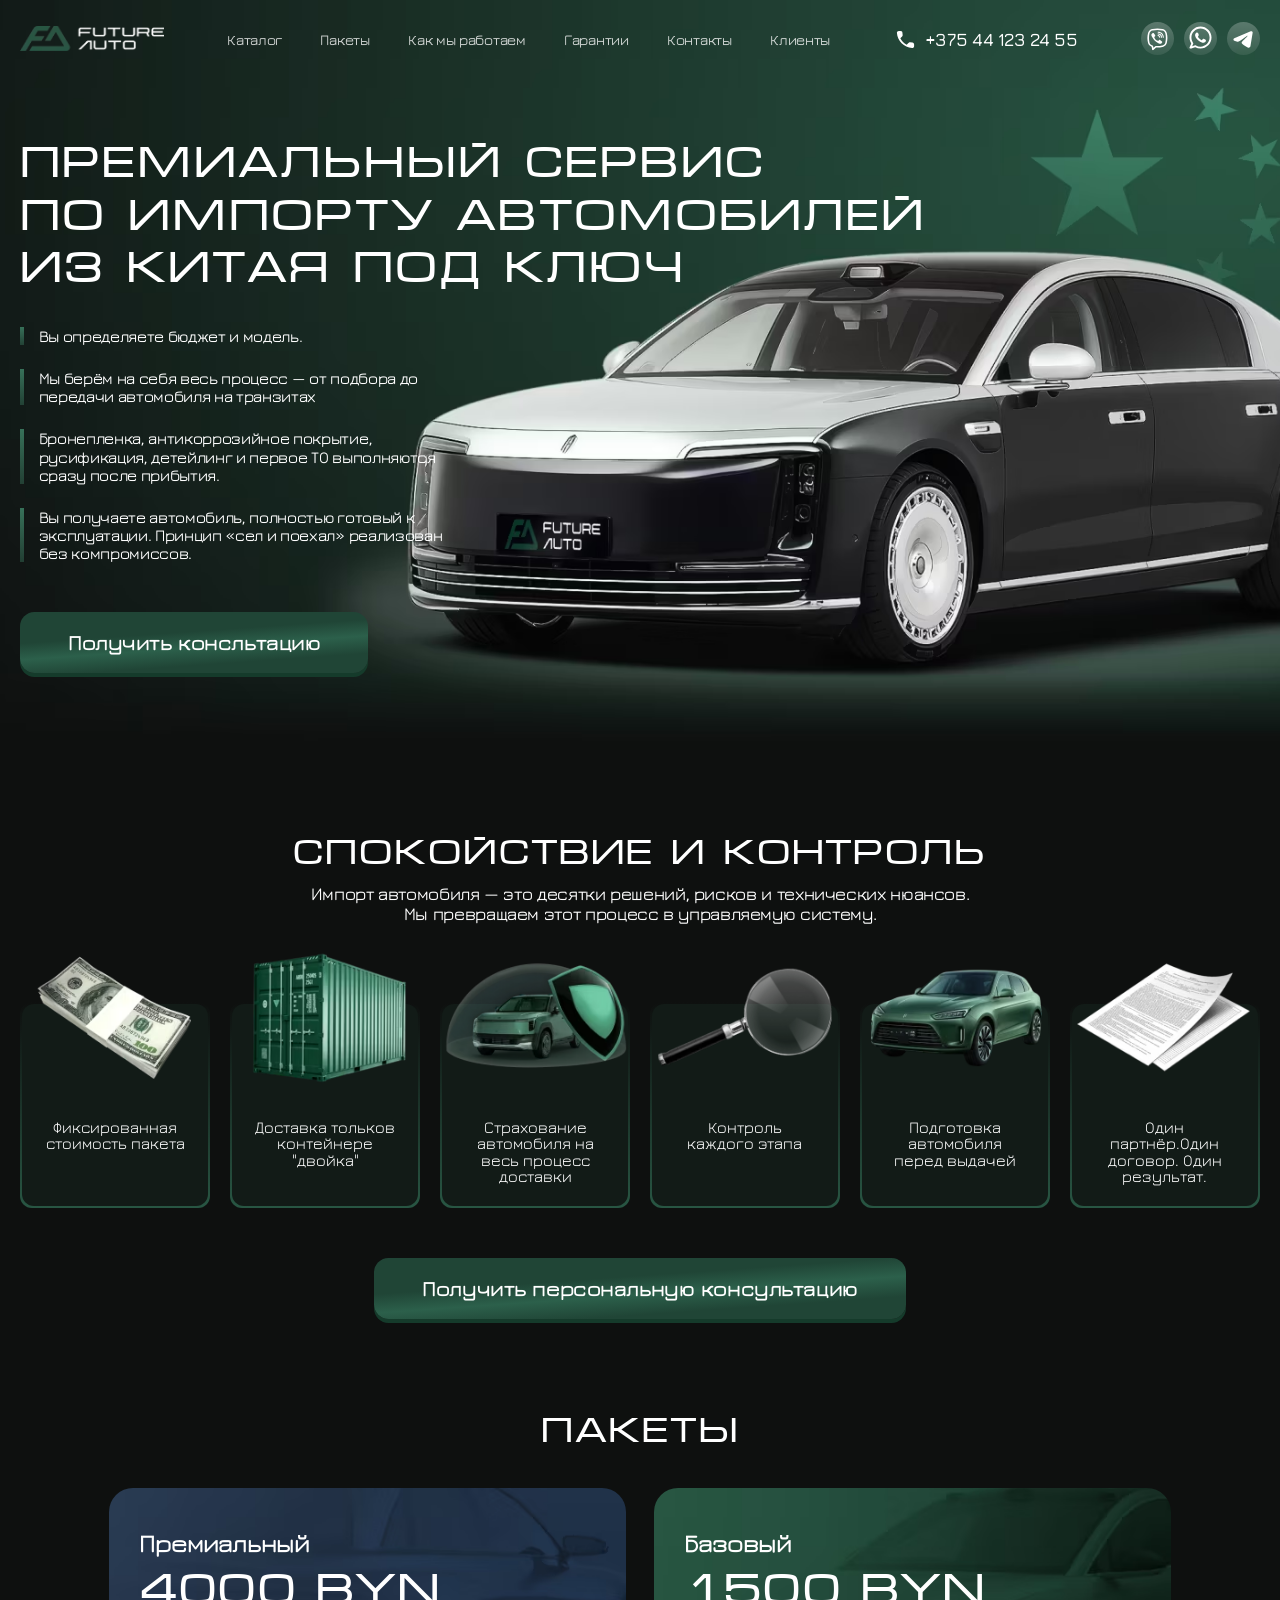
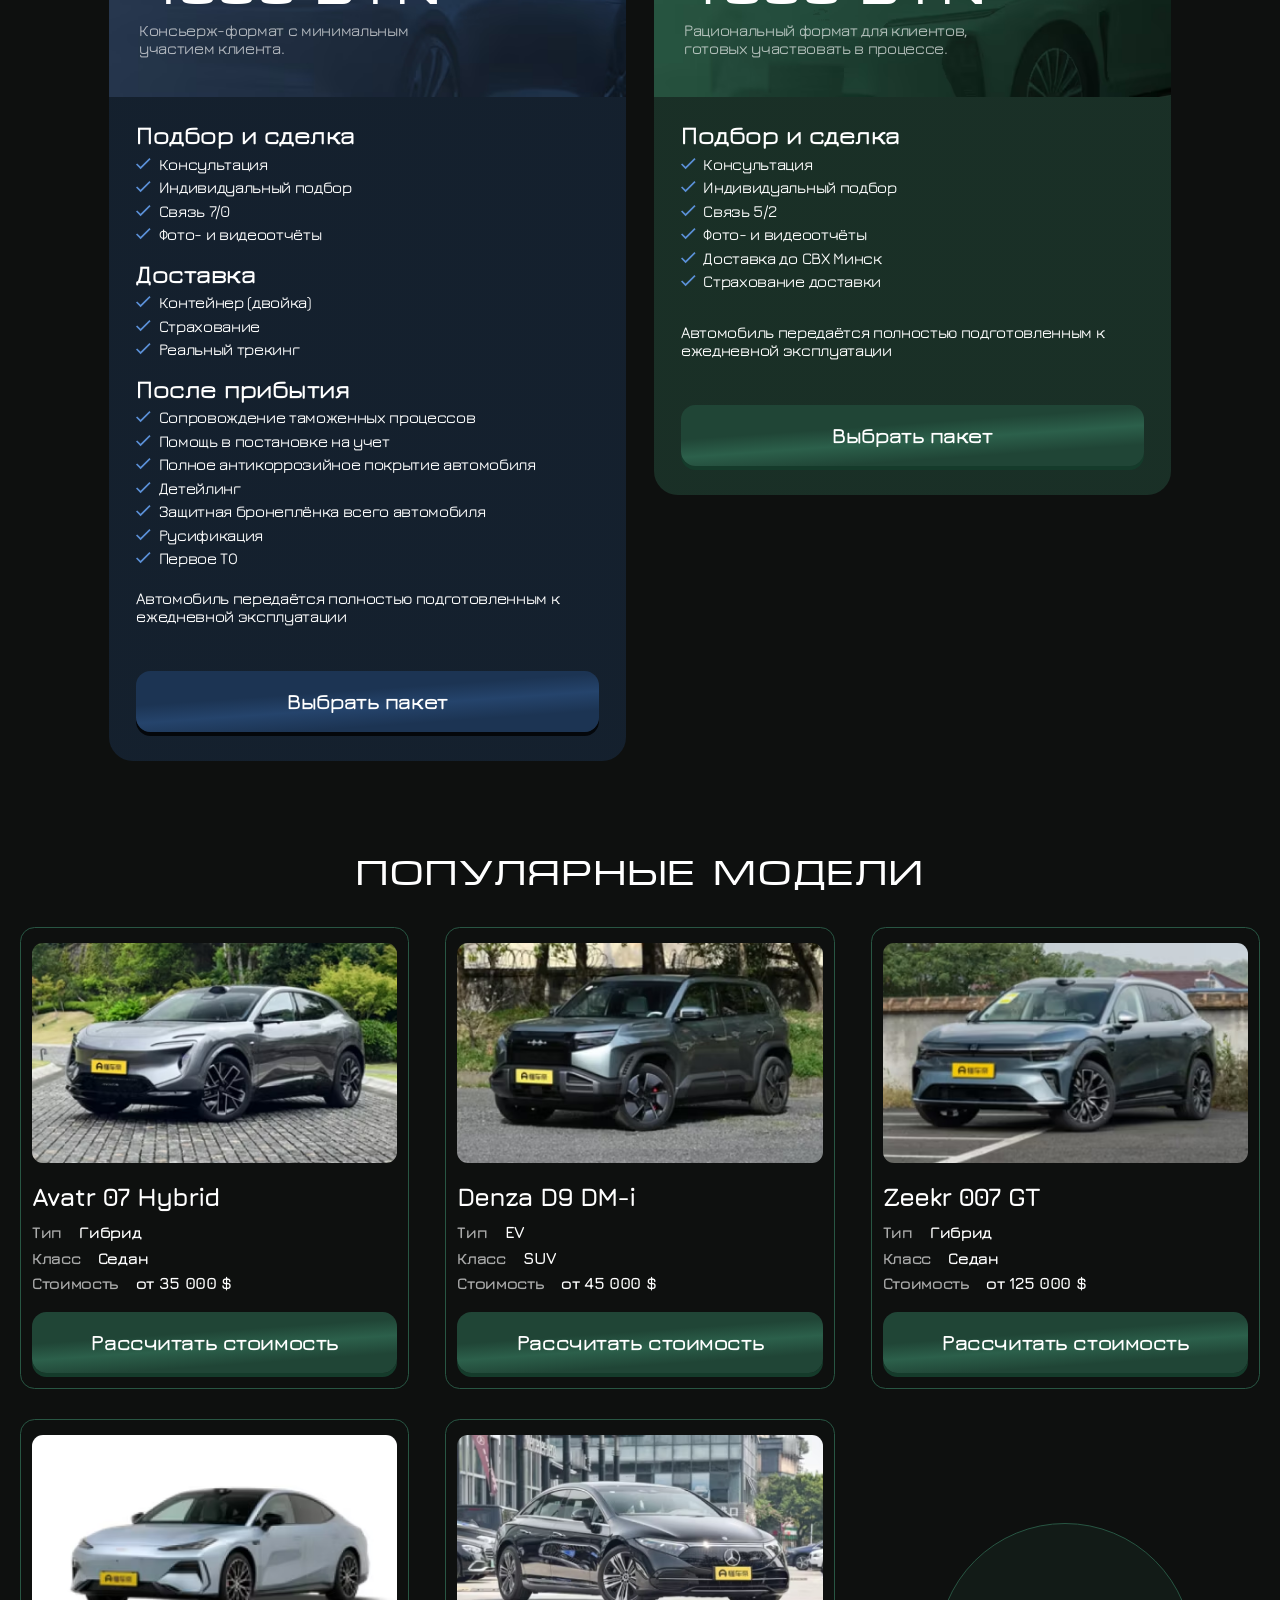
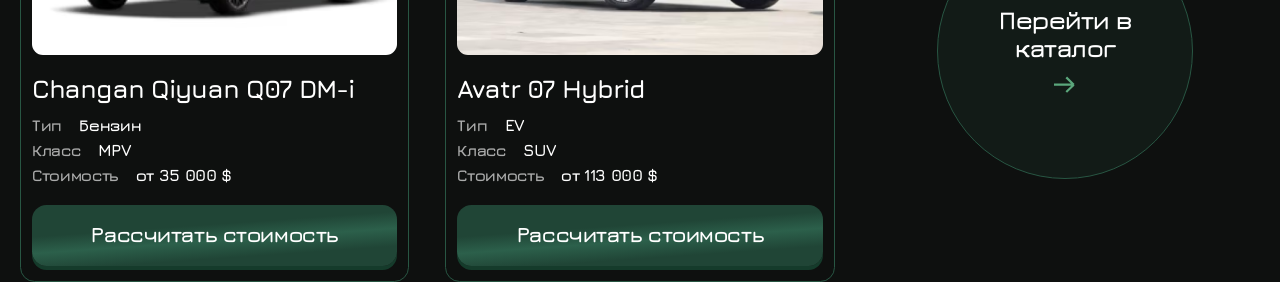
==== commit 40542882: "feat:  start work on mobile version" ====
--- a/index.html
+++ b/index.html
@@ -51,14 +51,29 @@
                 ><img src="./assets/images/icons/viber.svg" alt="viber"
               /></a>
             </li>
-            <li>
-              <a href="#">
-                <img src="./assets/images/icons/36x36_whatsapp.svg" alt="" />
+
+            <li class="desktop">
+              <a href="tel:+37544123345">
+                <img
+                  src="./assets/images/icons/36x36_whatsapp.svg"
+                  alt="whatsapp icon"
+                />
               </a>
             </li>
             <li>
               <a href="#">
-                <img src="./assets/images/icons/36x36_telegram.svg" alt="" />
+                <img
+                  src="./assets/images/icons/36x36_telegram.svg"
+                  alt="telegram icon"
+                />
+              </a>
+            </li>
+            <li class="mobile">
+              <a href="#">
+                <img
+                  src="./assets/images/icons/phone_mobile.svg"
+                  alt="phone icon"
+                />
               </a>
             </li>
           </ul>
@@ -127,11 +142,11 @@
     </section>
 
     <!-- MARK: Feature section -->
-    <section class="features_section" style="display: none">
+    <section class="features_section">
       <div class="wrap_section">
         <div class="header_block">
           <h2>Спокойствие и контроль</h2>
-          <div class="description">
+          <div class="description desktop">
             <p>
               Импорт автомобиля — это десятки решений, рисков и технических
               нюансов.
@@ -195,14 +210,16 @@
             </div>
           </div>
         </div>
-        <div class="btn_wrap">
-          <a href="#" class="btn cta">Получить персональную консультацию</a>
+        <div class="btn_wrap desktop">
+          <a href="#" class="btn cta desktop"
+            >Получить персональную консультацию</a
+          >
         </div>
       </div>
     </section>
 
     <!-- MARK: Tariffs section -->
-    <section class="tariffs_section" style="display: none">
+    <section class="tariffs_section">
       <div class="wrap_section">
         <h2>Пакеты</h2>
         <div class="tariffs_block">
@@ -308,7 +325,7 @@
 
     <!-- MARK: Catalog section -->
 
-    <section class="catalog_section" style="display: none">
+    <section class="catalog_section">
       <div class="wrap_section">
         <h2 class="text_center">Популярные модели</h2>
         <div class="models_block">
--- a/assets/css/styles.css
+++ b/assets/css/styles.css
@@ -188,6 +188,11 @@
   .btn:hover {
     color: white;
     opacity: 0.8; }
+  @media screen and (max-width: 1000px) {
+    .btn {
+      font-size: 20px;
+      height: 58px;
+      border-radius: 10px; } }
 
 header {
   position: absolute;
@@ -234,6 +239,9 @@
     @media screen and (max-width: 1000px) {
       .menu_desktop .logo img {
         width: 157px; } }
+    @media screen and (max-width: 1000px) {
+      .menu_desktop .logo img {
+        width: 144px; } }
   .menu_desktop .main_menu {
     width: fit-content; }
     .menu_desktop .main_menu ul {
@@ -306,15 +314,21 @@
       @media screen and (max-width: 1000px) {
         .menu_desktop .socials_block ul img {
           width: 36px; } }
-  @media screen and (max-width: 1000px) {
-    .menu_desktop .burger_btn {
-      display: flex;
-      align-items: center;
-      justify-content: center;
-      width: 54px;
-      height: 54px; }
-      .menu_desktop .burger_btn img {
-        width: 100%; } }
+    @media screen and (max-width: 1000px) {
+      .menu_desktop .socials_block ul {
+        flex-direction: row-reverse; } }
+  .menu_desktop .burger_btn {
+    display: flex;
+    align-items: center;
+    justify-content: center;
+    width: 54px;
+    height: 54px; }
+    .menu_desktop .burger_btn img {
+      width: 100%; }
+    @media screen and (max-width: 560px) {
+      .menu_desktop .burger_btn {
+        width: 36px;
+        height: 36px; } }
 
 h1 {
   font-family: "Micra", sans-serif;
@@ -327,19 +341,22 @@
   font-size: clamp(26.6px, calc( 26.6px + (38 - 26.6) * ((100vw - 1000px) / (1400 - 1000)) ), 38px);
   line-height: 120%;
   font-family: "Micra", sans-serif; }
+  @media screen and (max-width: 1000px) {
+    h2 {
+      font-size: 24px; } }
 
 .text_center {
   text-align: center; }
 
 @media screen and (max-width: 1000px) {
   .desktop {
-    display: none; } }
+    display: none !important; } }
 
 .mobile {
-  display: none; }
+  display: none !important; }
   @media screen and (max-width: 1000px) {
     .mobile {
-      display: block; } }
+      display: block !important; } }
 
 .features_list {
   display: flex;
@@ -372,6 +389,9 @@
   @media screen and (max-width: 1000px) {
     .features_list {
       margin-bottom: 55px; } }
+  @media screen and (max-width: 1000px) {
+    .features_list {
+      margin-bottom: 30px; } }
 
 .hero_section .wrap_section {
   position: relative; }
@@ -421,7 +441,7 @@
     margin-bottom: 34px; }
     @media screen and (max-width: 1000px) {
       .hero_section .wrap_content h1 {
-        font-size: 38px; } }
+        font-size: 24px; } }
 @media screen and (max-width: 1000px) {
   .hero_section .wrap_bg {
     position: static;
@@ -431,10 +451,12 @@
     padding-top: 0; }
   .hero_section .block_content {
     position: static; }
-  .hero_section .features_list li {
-    font-size: 26px; }
-    .hero_section .features_list li .desciption {
-      max-width: 100%; }
+  .hero_section .features_list {
+    gap: 15px; }
+    .hero_section .features_list li {
+      font-size: 16px; }
+      .hero_section .features_list li .desciption {
+        max-width: 100%; }
   .hero_section .btn_wrap a {
     width: 100%;
     max-width: 680px;
@@ -549,6 +571,19 @@
     @media screen and (max-width: 1000px) {
       .features_section .btn_wrap {
         margin-top: 54px; } }
+  @media screen and (max-width: 1000px) {
+    .features_section {
+      margin-top: 51px; }
+      .features_section h2 {
+        font-size: 28px; }
+      .features_section .features_block {
+        column-gap: 18px;
+        row-gap: 60px; }
+        .features_section .features_block .feature_wrap h3 {
+          font-size: 15px; }
+        .features_section .features_block .feature {
+          flex: 1 1 160px;
+          max-width: 210px; } }
 
 .tariffs_section {
   margin-top: 100px; }
@@ -594,7 +629,7 @@
         gap: 30px; } }
   .tariffs_section .card {
     width: 566px;
-    border-radius: 12px;
+    border-radius: 24px;
     overflow: clip; }
     @media screen and (min-width: 1001px) and (max-width: 1400px) {
       .tariffs_section .card {
@@ -651,6 +686,9 @@
         @media screen and (max-width: 1000px) {
           .tariffs_section .card .header_block .wrap_header_content {
             padding-left: 33px; } }
+        @media screen and (max-width: 1000px) {
+          .tariffs_section .card .header_block .wrap_header_content {
+            padding: 22px 11px 22px 23px; } }
       .tariffs_section .card .header_block h3 {
         font-weight: 700;
         font-size: clamp(28 * 0.7px, calc( 28 * 0.7px + (28 - 28 * 0.7) * ((100vw - 1000px) / (1400 - 1000)) ), 28px);
@@ -662,12 +700,18 @@
         font-size: clamp(48 * 0.7px, calc( 48 * 0.7px + (48 - 48 * 0.7) * ((100vw - 1000px) / (1400 - 1000)) ), 48px);
         line-height: 110%;
         letter-spacing: -0.04em; }
+        @media screen and (max-width: 1000px) {
+          .tariffs_section .card .header_block .cost {
+            font-size: 30px; } }
       .tariffs_section .card .header_block .description {
         font-weight: 500;
         font-size: clamp(18 * 0.7px, calc( 18 * 0.7px + (18 - 18 * 0.7) * ((100vw - 1000px) / (1400 - 1000)) ), 18px);
         line-height: 110%;
         letter-spacing: -0.02em;
         color: rgba(255, 255, 255, 0.65); }
+        @media screen and (max-width: 1000px) {
+          .tariffs_section .card .header_block .description {
+            font-size: 15px; } }
     .tariffs_section .card .services_wrap {
       display: flex;
       flex-flow: column nowrap;
@@ -709,6 +753,9 @@
           padding-bottom: 32px; } }
       .tariffs_section .card .services_wrap.premium {
         background: linear-gradient(180deg, rgba(28, 52, 83, 0.45) 0%, rgba(28, 52, 83, 0.45) 100%); }
+      @media screen and (max-width: 1000px) {
+        .tariffs_section .card .services_wrap {
+          padding: 18px 23px; } }
     .tariffs_section .card .services__block {
       display: flex;
       flex-flow: column nowrap;
@@ -763,6 +810,12 @@
           @media screen and (max-width: 1000px) {
             .tariffs_section .card .services__list li::before {
               margin-right: 8px; } }
+        @media screen and (max-width: 1000px) {
+          .tariffs_section .card .services__list li {
+            font-size: 15px; } }
+      @media screen and (max-width: 1000px) {
+        .tariffs_section .card .services__list {
+          gap: 4px; } }
     .tariffs_section .card .services__note {
       margin-top: 18px;
       font-size: clamp(12.6px, calc( 12.6px + (18 - 12.6) * ((100vw - 1000px) / (1400 - 1000)) ), 18px);
@@ -775,6 +828,9 @@
       @media screen and (max-width: 1000px) {
         .tariffs_section .card .services__note {
           margin-top: 18px; } }
+      @media screen and (max-width: 1000px) {
+        .tariffs_section .card .services__note {
+          font-size: 15px; } }
     .tariffs_section .card .btn_wrap {
       margin-top: 32px; }
       @media screen and (min-width: 1001px) and (max-width: 1400px) {
@@ -785,6 +841,22 @@
           margin-top: 32px; } }
       .tariffs_section .card .btn_wrap a {
         width: 100%; }
+      @media screen and (max-width: 1000px) {
+        .tariffs_section .card .btn_wrap {
+          margin-top: 20px; } }
+  @media screen and (max-width: 1000px) {
+    .tariffs_section {
+      margin-top: 80px; }
+      .tariffs_section h2 {
+        margin-bottom: 23px; }
+      .tariffs_section .tariffs_block {
+        flex-flow: row wrap;
+        gap: 23px; }
+      .tariffs_section .card {
+        width: unset;
+        flex: 1 1 350px; }
+        .tariffs_section .card .header_block .wrap_header_content {
+          padding-right: 100px; } }
 
 .catalog_section {
   margin-top: 100px; }
@@ -815,10 +887,17 @@
     @media screen and (max-width: 1000px) {
       .catalog_section h2 {
         margin-bottom: 36px; } }
+    @media screen and (max-width: 1000px) {
+      .catalog_section h2 {
+        margin-bottom: 23px; } }
   .catalog_section .models_block {
     display: grid;
     grid-template-columns: repeat(3, 1fr);
     gap: 30px 36px; }
+    @media screen and (max-width: 1000px) {
+      .catalog_section .models_block {
+        grid-template-columns: repeat(auto-fill, minmax(300px, 1fr));
+        gap: 20px 23px; } }
   .catalog_section .card {
     border-radius: 16px;
     padding: 12px;
@@ -865,6 +944,11 @@
         width: 100%;
         height: 100%;
         object-fit: cover; }
+      @media screen and (max-width: 1000px) {
+        .catalog_section .card .img_wrap {
+          height: 206px;
+          border-radius: 10px;
+          margin-top: 0; } }
     .catalog_section .card .content_wrap h3 {
       font-weight: 700;
       font-size: clamp(28 * 0.7px, calc( 28 * 0.7px + (28 - 28 * 0.7) * ((100vw - 1000px) / (1400 - 1000)) ), 28px);
@@ -877,6 +961,10 @@
       @media screen and (max-width: 1000px) {
         .catalog_section .card .content_wrap h3 {
           margin-bottom: 14px; } }
+      @media screen and (max-width: 1000px) {
+        .catalog_section .card .content_wrap h3 {
+          font-size: 28px;
+          margin-bottom: 10px; } }
     .catalog_section .card .content_wrap .characteristic_block {
       font-weight: 700;
       font-size: clamp(12.6px, calc( 12.6px + (18 - 12.6) * ((100vw - 1000px) / (1400 - 1000)) ), 18px);
@@ -898,6 +986,10 @@
         @media screen and (max-width: 1000px) {
           .catalog_section .card .content_wrap .characteristic_block span {
             margin-right: 14px; } }
+      @media screen and (max-width: 1000px) {
+        .catalog_section .card .content_wrap .characteristic_block {
+          font-size: 16px;
+          margin-bottom: 5px; } }
     .catalog_section .card .btn_block {
       margin-top: 22px;
       margin-bottom: 4px; }
@@ -968,6 +1060,12 @@
               height: 24px; } }
         .catalog_section .card.last a:hover {
           background-color: rgba(40, 86, 67, 0.4); }
+    @media screen and (max-width: 1000px) {
+      .catalog_section .card {
+        border-radius: 15px; } }
+  @media screen and (max-width: 1000px) {
+    .catalog_section {
+      margin-top: 51px; } }
 
 .work-process_section {
   margin-top: 100px; }
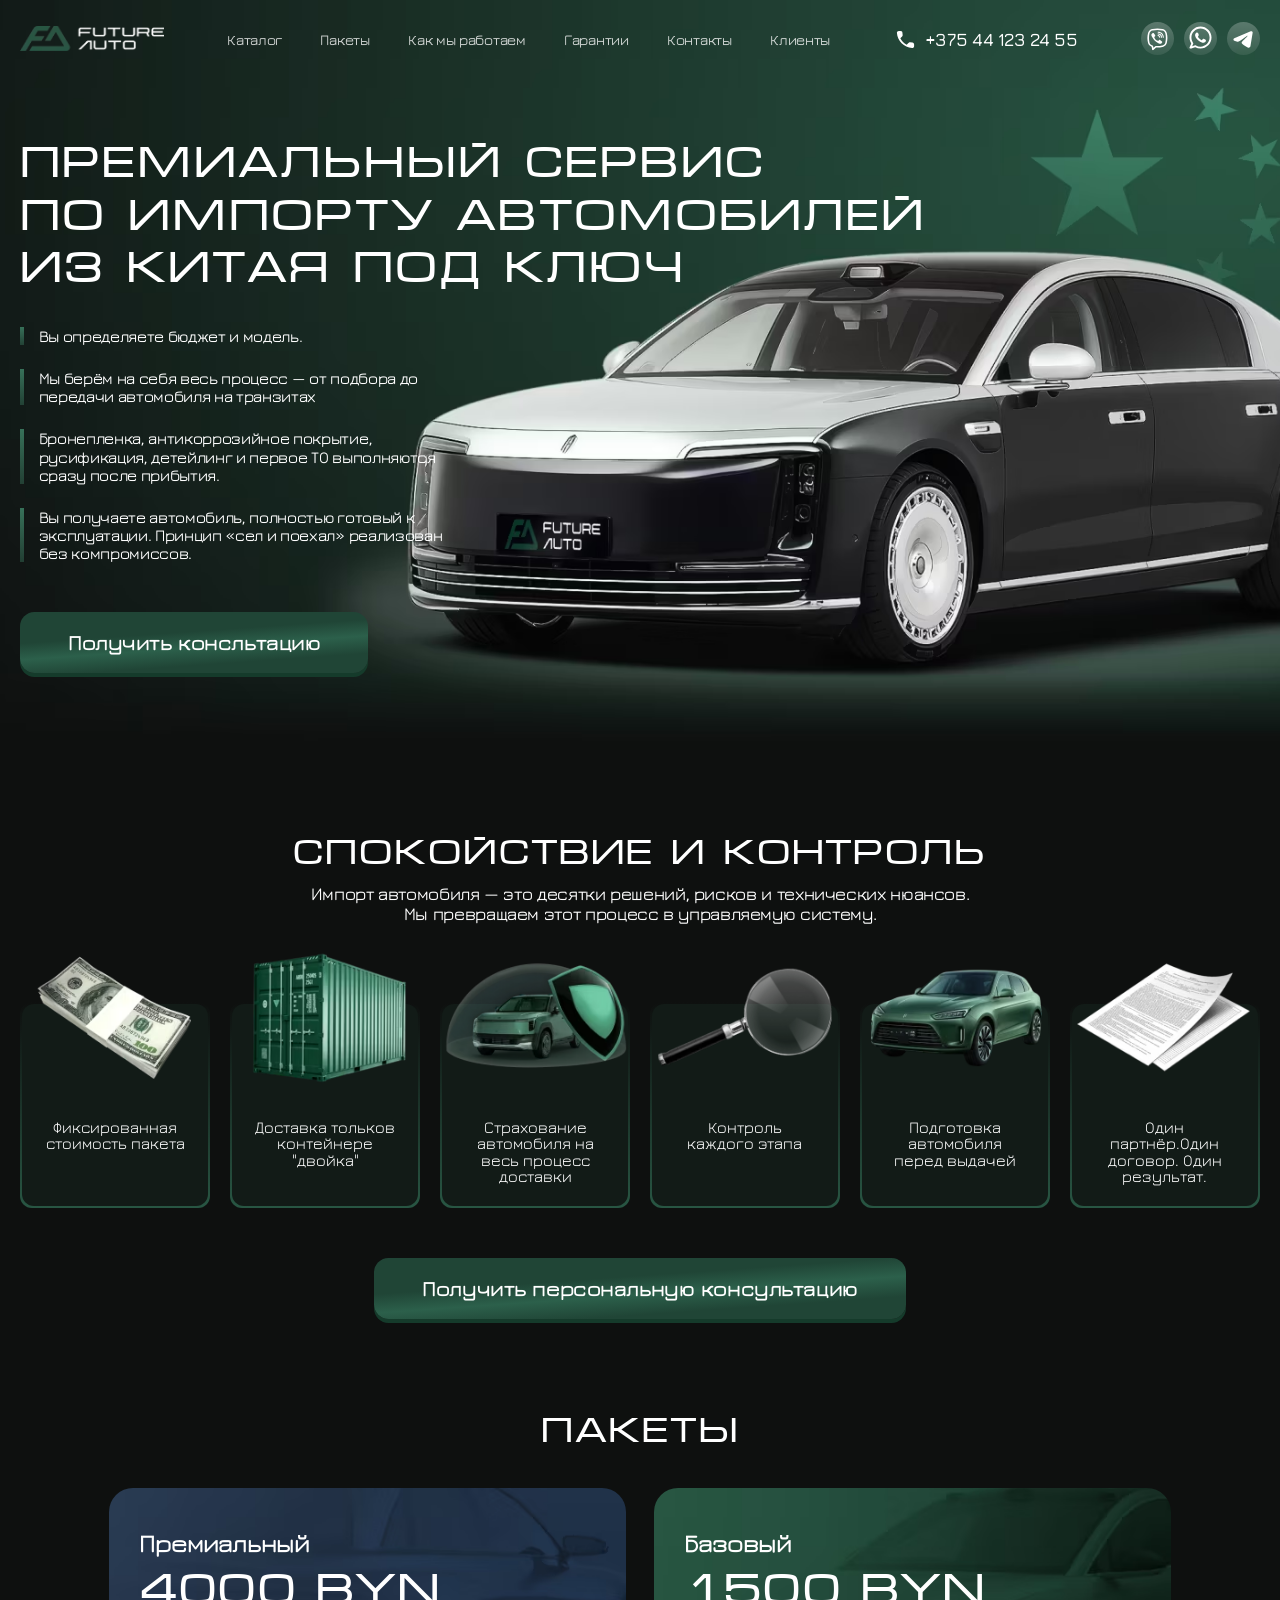
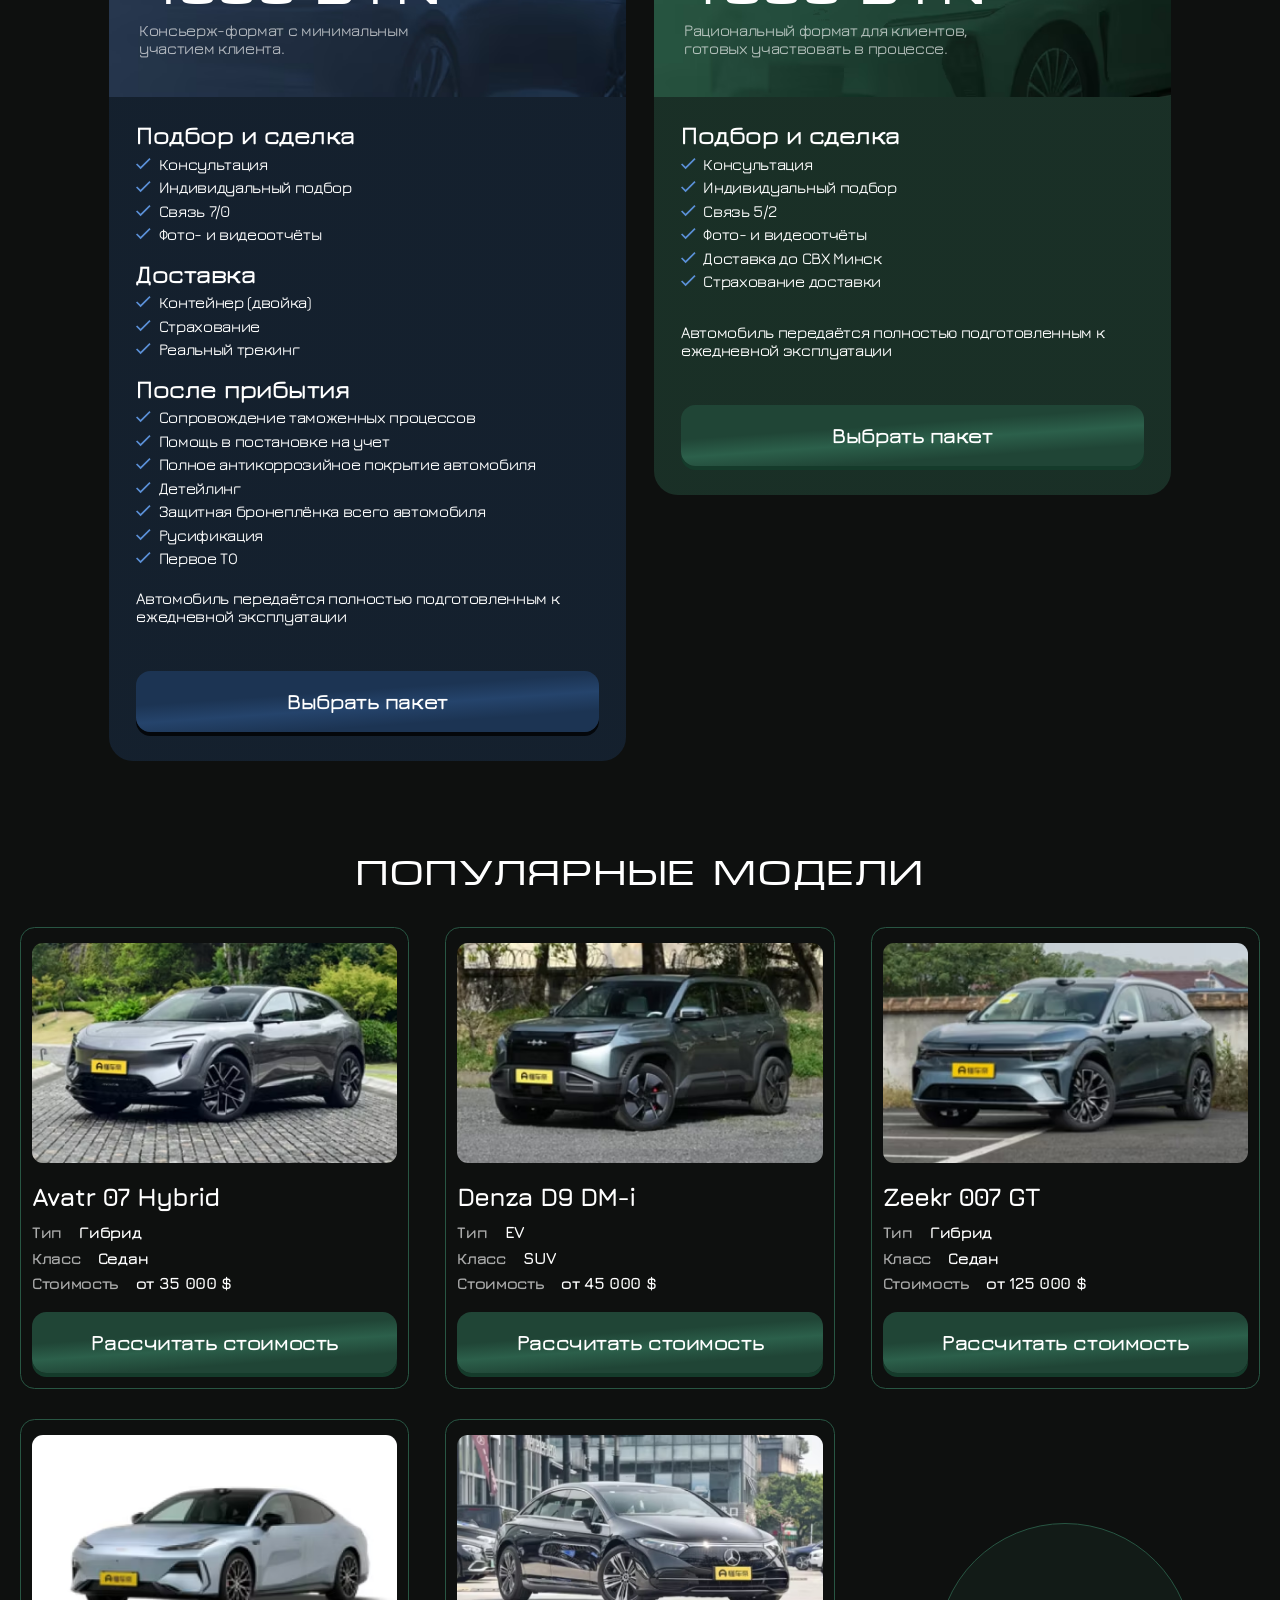
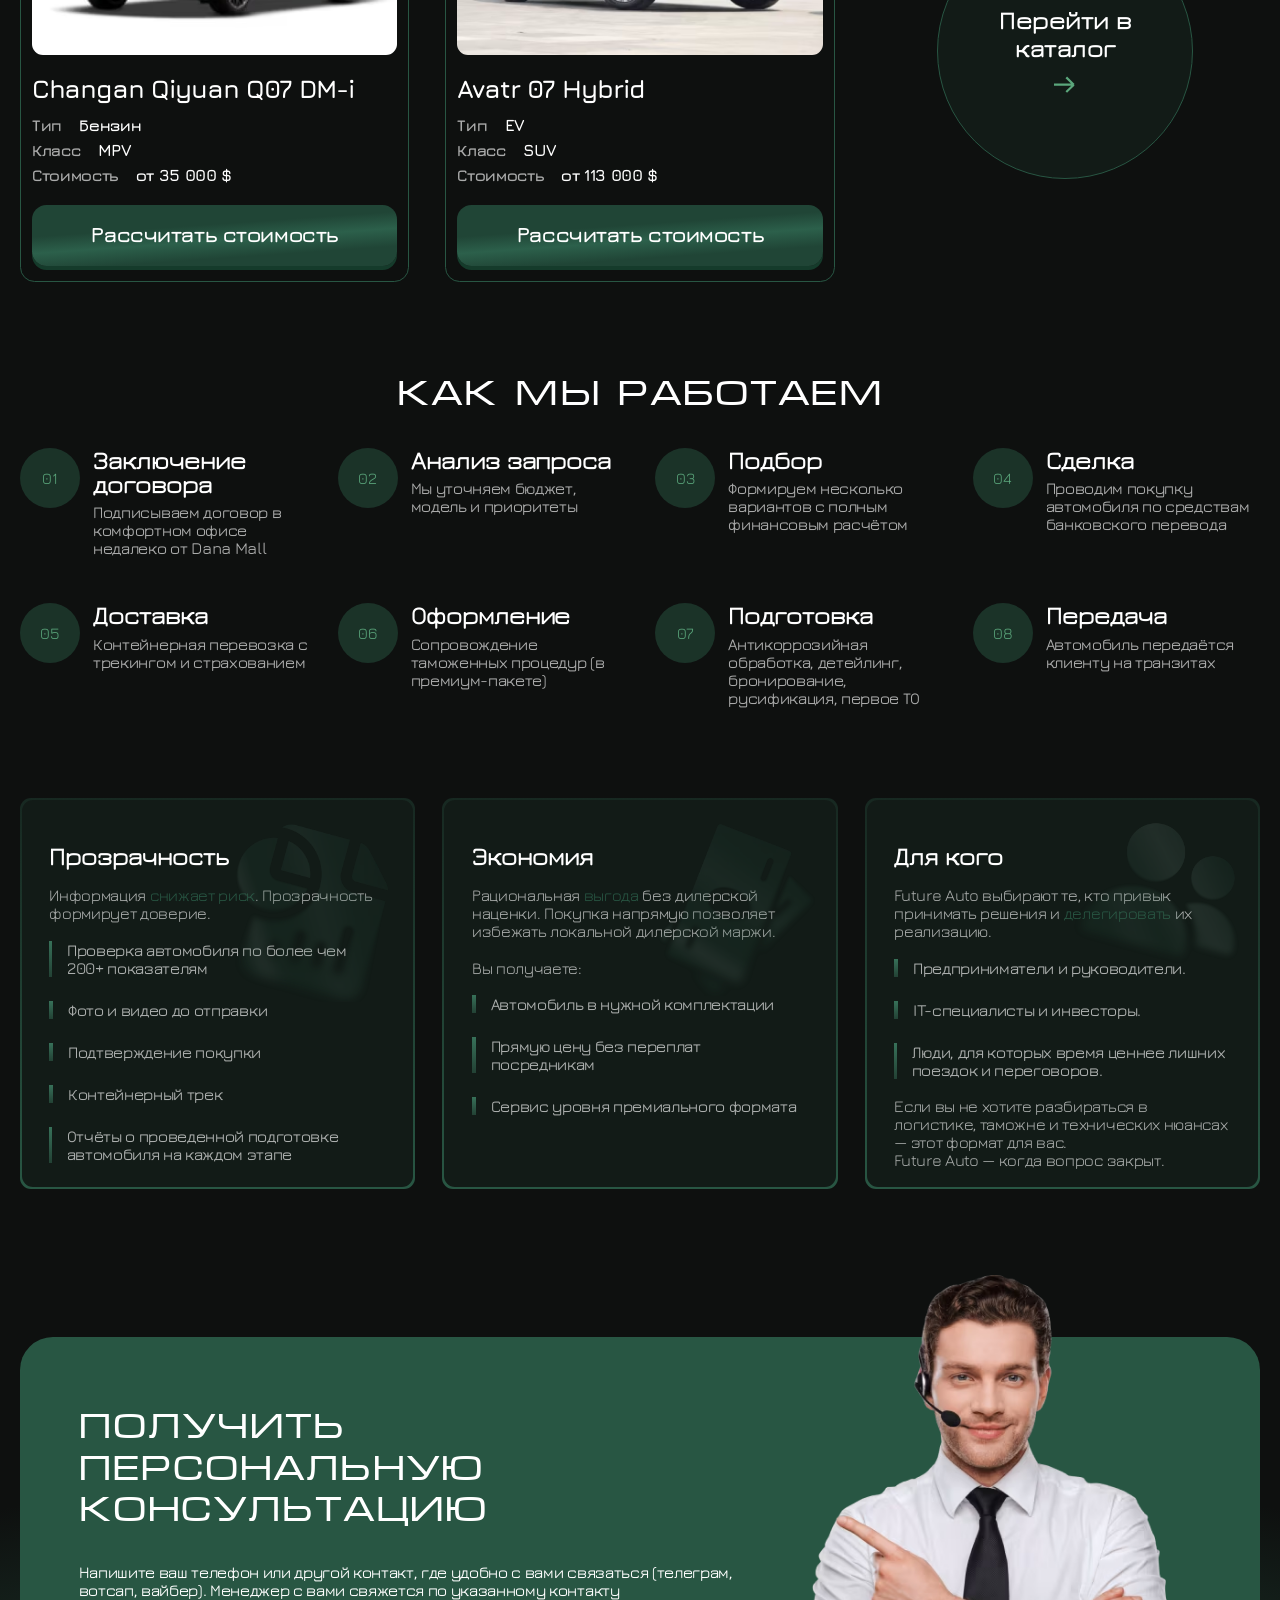
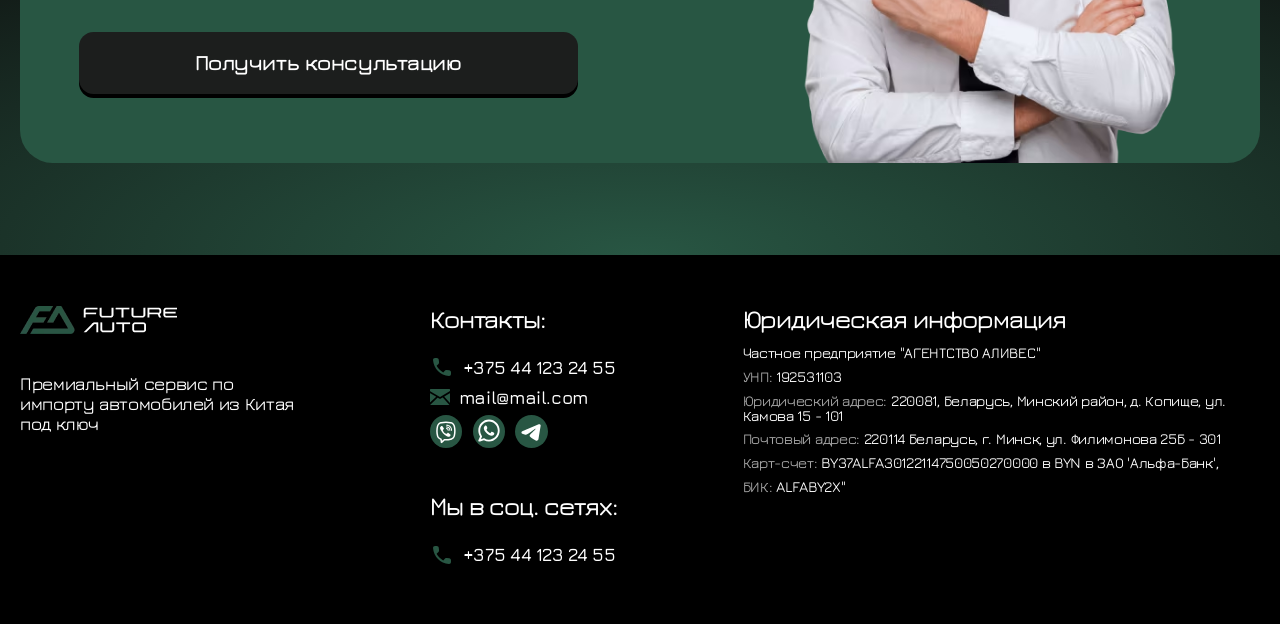
==== commit 27e0ec45: "feat: add main page mobile version" ====
--- a/index.html
+++ b/index.html
@@ -1,5 +1,5 @@
 <!doctype html>
-<html lang="fr">
+<html lang="ru">
   <head>
     <meta charset="UTF-8" />
     <meta name="viewport" content="width=device-width, initial-scale=1.0" />
@@ -421,7 +421,7 @@
 
           <!-- Single Card -->
           <article class="card last">
-            <a href="#" class="into_catalob_btn">
+            <a href="#" class="into_catalog_btn">
               <div class="title">
                 Перейти в <br />
                 каталог
@@ -434,7 +434,7 @@
     </section>
 
     <!-- MARK: Job section -->
-    <section class="work-process_section" style="display: none">
+    <section class="work-process_section">
       <div class="wrap_section">
         <h2 class="text_center">Как мы работаем</h2>
         <ol class="steps_wrap">
@@ -523,7 +523,7 @@
     </section>
 
     <!-- MARK: advantages section -->
-    <section class="advantages_section" style="display: none">
+    <section class="advantages_section">
       <div class="wrap_section">
         <!-- Single advantages -->
         <div class="advantage">
@@ -634,7 +634,7 @@
     </section>
 
     <!-- MARK: Baner section -->
-    <section class="baner_section" style="display: none">
+    <section class="baner_section">
       <div class="wrap_section">
         <img
           src="./assets/images/baner_main_page.avif"
@@ -656,7 +656,7 @@
     </section>
 
     <!-- MARK: footer -->
-    <footer style="display: none">
+    <footer>
       <div class="wrap_gradient">
         <div class="gradient_top"></div>
       </div>
@@ -713,7 +713,7 @@
               </div>
             </div>
             <div class="row_block">
-              <h3>Мы в соц. сетях::</h3>
+              <h3>Мы в соц. сетях:</h3>
               <div class="contact_block phone">
                 <img src="./assets/images/icons/phone_footer.svg" alt="icon" />
                 <a href="tel:+375441233455" title="Контакт"
--- a/assets/css/styles.css
+++ b/assets/css/styles.css
@@ -1060,9 +1060,28 @@
               height: 24px; } }
         .catalog_section .card.last a:hover {
           background-color: rgba(40, 86, 67, 0.4); }
+        @media screen and (max-width: 560px) {
+          .catalog_section .card.last a {
+            border-radius: 10px;
+            width: 100%;
+            max-width: 680px;
+            height: 58px;
+            display: flex;
+            flex-flow: row nowrap;
+            justify-content: center;
+            align-items: center;
+            gap: 15px; }
+            .catalog_section .card.last a .title br {
+              display: none; } }
+      @media screen and (max-width: 560px) {
+        .catalog_section .card.last {
+          padding: 0; } }
     @media screen and (max-width: 1000px) {
       .catalog_section .card {
         border-radius: 15px; } }
+    @media screen and (max-width: 560px) {
+      .catalog_section .card:nth-child(n + 4):nth-child(-n + 5) {
+        display: none; } }
   @media screen and (max-width: 1000px) {
     .catalog_section {
       margin-top: 51px; } }
@@ -1125,6 +1144,10 @@
       @media screen and (max-width: 1000px) {
         .work-process_section .steps_wrap .step {
           gap: 14px; } }
+      @media screen and (max-width: 560px) {
+        .work-process_section .steps_wrap .step {
+          flex-direction: column;
+          gap: 10px; } }
     .work-process_section .steps_wrap .num_block {
       width: 66px;
       height: 66px;
@@ -1133,7 +1156,8 @@
       justify-content: center;
       background-color: rgba(40, 86, 67, 0.5);
       border-radius: 50%;
-      flex-shrink: 0; }
+      flex-shrink: 0;
+      color: #5ba77c; }
       @media screen and (min-width: 1001px) and (max-width: 1400px) {
         .work-process_section .steps_wrap .num_block {
           width: calc(100vw * (66 / 1400)); } }
@@ -1146,6 +1170,11 @@
       @media screen and (max-width: 1000px) {
         .work-process_section .steps_wrap .num_block {
           height: 66px; } }
+      @media screen and (max-width: 1000px) {
+        .work-process_section .steps_wrap .num_block {
+          width: 50px;
+          height: 50px;
+          font-size: 15px; } }
     .work-process_section .steps_wrap .content_block h3 {
       font-weight: bold;
       font-size: clamp(28 * 0.7px, calc( 28 * 0.7px + (28 - 28 * 0.7) * ((100vw - 1000px) / (1400 - 1000)) ), 28px);
@@ -1158,12 +1187,26 @@
       @media screen and (max-width: 1000px) {
         .work-process_section .steps_wrap .content_block h3 {
           margin-bottom: 8px; } }
+      @media screen and (max-width: 1000px) {
+        .work-process_section .steps_wrap .content_block h3 {
+          font-size: 20px; } }
     .work-process_section .steps_wrap .content_block .description {
       font-weight: 500;
       font-size: clamp(12.6px, calc( 12.6px + (18 - 12.6) * ((100vw - 1000px) / (1400 - 1000)) ), 18px);
       line-height: 110%;
       letter-spacing: -0.02em;
       color: rgba(255, 255, 255, 0.65); }
+      @media screen and (max-width: 1000px) {
+        .work-process_section .steps_wrap .content_block .description {
+          font-size: 15px; } }
+    @media screen and (max-width: 1000px) {
+      .work-process_section .steps_wrap {
+        grid-template-columns: repeat(auto-fill, minmax(175px, 1fr));
+        column-gap: 22px;
+        row-gap: 26px; } }
+  @media screen and (max-width: 1000px) {
+    .work-process_section {
+      margin-top: 51px; } }
 
 .advantages_section {
   margin-top: 100px; }
@@ -1196,6 +1239,10 @@
     @media screen and (max-width: 1000px) {
       .advantages_section .wrap_section {
         gap: 30px; } }
+    @media screen and (max-width: 1000px) {
+      .advantages_section .wrap_section {
+        flex-wrap: wrap;
+        gap: 21px; } }
   .advantages_section .advantage {
     position: relative;
     flex: 1;
@@ -1223,6 +1270,10 @@
         @media screen and (max-width: 1000px) {
           .advantages_section .advantage .bg_wrap img {
             width: 190px; } }
+      @media screen and (max-width: 560px) {
+        .advantages_section .advantage .bg_wrap {
+          top: 50%;
+          transform: translateY(-50%); } }
     .advantages_section .advantage .wrap_advantage {
       padding-top: 48px;
       padding-bottom: 20px;
@@ -1277,11 +1328,28 @@
           line-height: 110%;
           letter-spacing: -0.02em;
           color: rgba(255, 255, 255, 0.65); }
+          @media screen and (max-width: 1000px) {
+            .advantages_section .advantage .wrap_advantage .features_list li .desciption {
+              font-size: 15px; } }
+        @media screen and (max-width: 1000px) {
+          .advantages_section .advantage .wrap_advantage .features_list {
+            gap: 13px; } }
+      @media screen and (max-width: 1000px) {
+        .advantages_section .advantage .wrap_advantage {
+          padding: 30px 23px 29px;
+          gap: 13px; } }
+    @media screen and (max-width: 1000px) {
+      .advantages_section .advantage {
+        min-width: 300px;
+        flex: 1 1 300; } }
   .advantages_section h3 {
     font-weight: 700;
     font-size: clamp(28 * 0.7px, calc( 28 * 0.7px + (28 - 28 * 0.7) * ((100vw - 1000px) / (1400 - 1000)) ), 28px);
     line-height: 95%;
     letter-spacing: -0.04em; }
+    @media screen and (max-width: 1000px) {
+      .advantages_section h3 {
+        font-size: 23px; } }
   .advantages_section .post_title {
     font-size: clamp(12.6px, calc( 12.6px + (18 - 12.6) * ((100vw - 1000px) / (1400 - 1000)) ), 18px);
     line-height: 110%;
@@ -1289,9 +1357,17 @@
     color: rgba(255, 255, 255, 0.65); }
     .advantages_section .post_title span {
       color: #285643; }
+    @media screen and (max-width: 1000px) {
+      .advantages_section .post_title {
+        font-size: 15px; } }
+  @media screen and (max-width: 1000px) {
+    .advantages_section {
+      margin-top: 51px; } }
 
 .baner_section {
-  margin-top: 161px; }
+  margin-top: 161px;
+  padding-left: 20px;
+  padding-right: 20px; }
   @media screen and (min-width: 1001px) and (max-width: 1400px) {
     .baner_section {
       margin-top: calc(100vw * (161 / 1400)); } }
@@ -1300,8 +1376,6 @@
       margin-top: 161px; } }
   .baner_section .wrap_section {
     position: relative;
-    padding-left: 20px;
-    padding-right: 20px;
     width: 100%;
     max-width: 1400px;
     margin-left: auto;
@@ -1338,6 +1412,22 @@
       @media screen and (max-width: 1000px) {
         .baner_section .wrap_section .section_bg {
           width: 423px; } }
+      @media screen and (max-width: 1000px) {
+        .baner_section .wrap_section .section_bg {
+          position: static;
+          width: 100%;
+          max-width: 350px;
+          margin-top: 20px; } }
+      @media screen and (max-width: 560px) {
+        .baner_section .wrap_section .section_bg {
+          margin-bottom: -90px; } }
+    @media screen and (max-width: 1000px) {
+      .baner_section .wrap_section {
+        display: flex;
+        flex-flow: column-reverse nowrap;
+        overflow: clip;
+        align-items: center;
+        border-radius: 15px; } }
   .baner_section .content_block {
     padding-top: 76px;
     padding-bottom: 76px;
@@ -1370,11 +1460,19 @@
     @media screen and (max-width: 1000px) {
       .baner_section .content_block {
         gap: 36px; } }
+    @media screen and (max-width: 1000px) {
+      .baner_section .content_block {
+        max-width: 100%;
+        padding: 30px 31px 23px 23px;
+        gap: 18px; } }
   .baner_section .post_title {
     font-weight: 500;
     font-size: clamp(12.6px, calc( 12.6px + (18 - 12.6) * ((100vw - 1000px) / (1400 - 1000)) ), 18px);
     line-height: 110%;
     letter-spacing: -0.02em; }
+    @media screen and (max-width: 1000px) {
+      .baner_section .post_title {
+        font-size: 15px; } }
   .baner_section .btn_wrap a {
     width: 546px; }
     @media screen and (min-width: 1001px) and (max-width: 1400px) {
@@ -1383,6 +1481,17 @@
     @media screen and (max-width: 1000px) {
       .baner_section .btn_wrap a {
         width: 546px; } }
+    @media screen and (max-width: 1000px) {
+      .baner_section .btn_wrap a {
+        width: 100%;
+        max-width: 560px;
+        margin-left: auto;
+        margin-right: auto;
+        padding-left: 10px;
+        padding-right: 10px; } }
+  @media screen and (max-width: 1000px) {
+    .baner_section {
+      margin-top: 51px; } }
 
 footer {
   position: relative;
@@ -1426,6 +1535,13 @@
     @media screen and (max-width: 1000px) {
       footer .inner_footer {
         padding-top: 56px; } }
+    @media screen and (max-width: 1000px) {
+      footer .inner_footer {
+        flex-direction: column; } }
+    @media screen and (max-width: 1000px) {
+      footer .inner_footer {
+        padding: 40px 23px 46px;
+        gap: 30px; } }
   footer .wrap_gradient {
     position: absolute;
     top: -400px;
@@ -1451,6 +1567,9 @@
     @media screen and (max-width: 1000px) {
       footer h3 {
         margin-bottom: 16px; } }
+    @media screen and (max-width: 1000px) {
+      footer h3 {
+        margin-bottom: 7px; } }
   footer .col_logo {
     width: 311px;
     display: flex;
@@ -1467,6 +1586,14 @@
       font-size: clamp(20 * 0.7px, calc( 20 * 0.7px + (20 - 20 * 0.7) * ((100vw - 1000px) / (1400 - 1000)) ), 20px);
       line-height: 110%;
       letter-spacing: -0.02em; }
+      @media screen and (max-width: 1000px) {
+        footer .col_logo .anatation {
+          font-size: 15px; } }
+    @media screen and (max-width: 1000px) {
+      footer .col_logo {
+        gap: 17px; }
+        footer .col_logo .logo img {
+          width: 182px; } }
   footer .col_contacts {
     display: flex;
     flex-flow: column nowrap;
@@ -1487,6 +1614,9 @@
       @media screen and (max-width: 1000px) {
         footer .col_contacts .row_block {
           gap: 10px; } }
+      @media screen and (max-width: 1000px) {
+        footer .col_contacts .row_block {
+          gap: 6px; } }
     footer .col_contacts .contact_block {
       display: flex;
       flex-flow: row nowrap;
@@ -1501,6 +1631,9 @@
       @media screen and (max-width: 1000px) {
         footer .col_contacts .contact_block {
           gap: 10px; } }
+      @media screen and (max-width: 1000px) {
+        footer .col_contacts .contact_block {
+          font-size: 15px; } }
     footer .col_contacts .socials_block ul {
       display: flex;
       flex-flow: row nowrap;
@@ -1522,6 +1655,13 @@
             width: 36px; } }
       footer .col_contacts .socials_block ul img {
         width: 100%; }
+    @media screen and (max-width: 1000px) {
+      footer .col_contacts .socials_block {
+        margin-top: 7px; } }
+    @media screen and (max-width: 1000px) {
+      footer .col_contacts {
+        flex-flow: row wrap;
+        justify-content: space-between; } }
   footer .col_legal {
     width: 566px; }
     @media screen and (min-width: 1001px) and (max-width: 1400px) {
@@ -1544,7 +1684,21 @@
         @media screen and (max-width: 1000px) {
           footer .col_legal .legal_text p {
             margin-bottom: 10px; } }
+        @media screen and (max-width: 1000px) {
+          footer .col_legal .legal_text p {
+            margin-bottom: 4px; } }
       footer .col_legal .legal_text span {
         color: rgba(255, 255, 255, 0.65); }
+      @media screen and (max-width: 1000px) {
+        footer .col_legal .legal_text {
+          font-size: 14px; } }
+    @media screen and (max-width: 1000px) {
+      footer .col_legal {
+        width: 100%; }
+        footer .col_legal h3 {
+          margin-bottom: 13px; } }
+  @media screen and (max-width: 1000px) {
+    footer {
+      margin-top: 51px; } }
 
 /*# sourceMappingURL=styles.css.map */
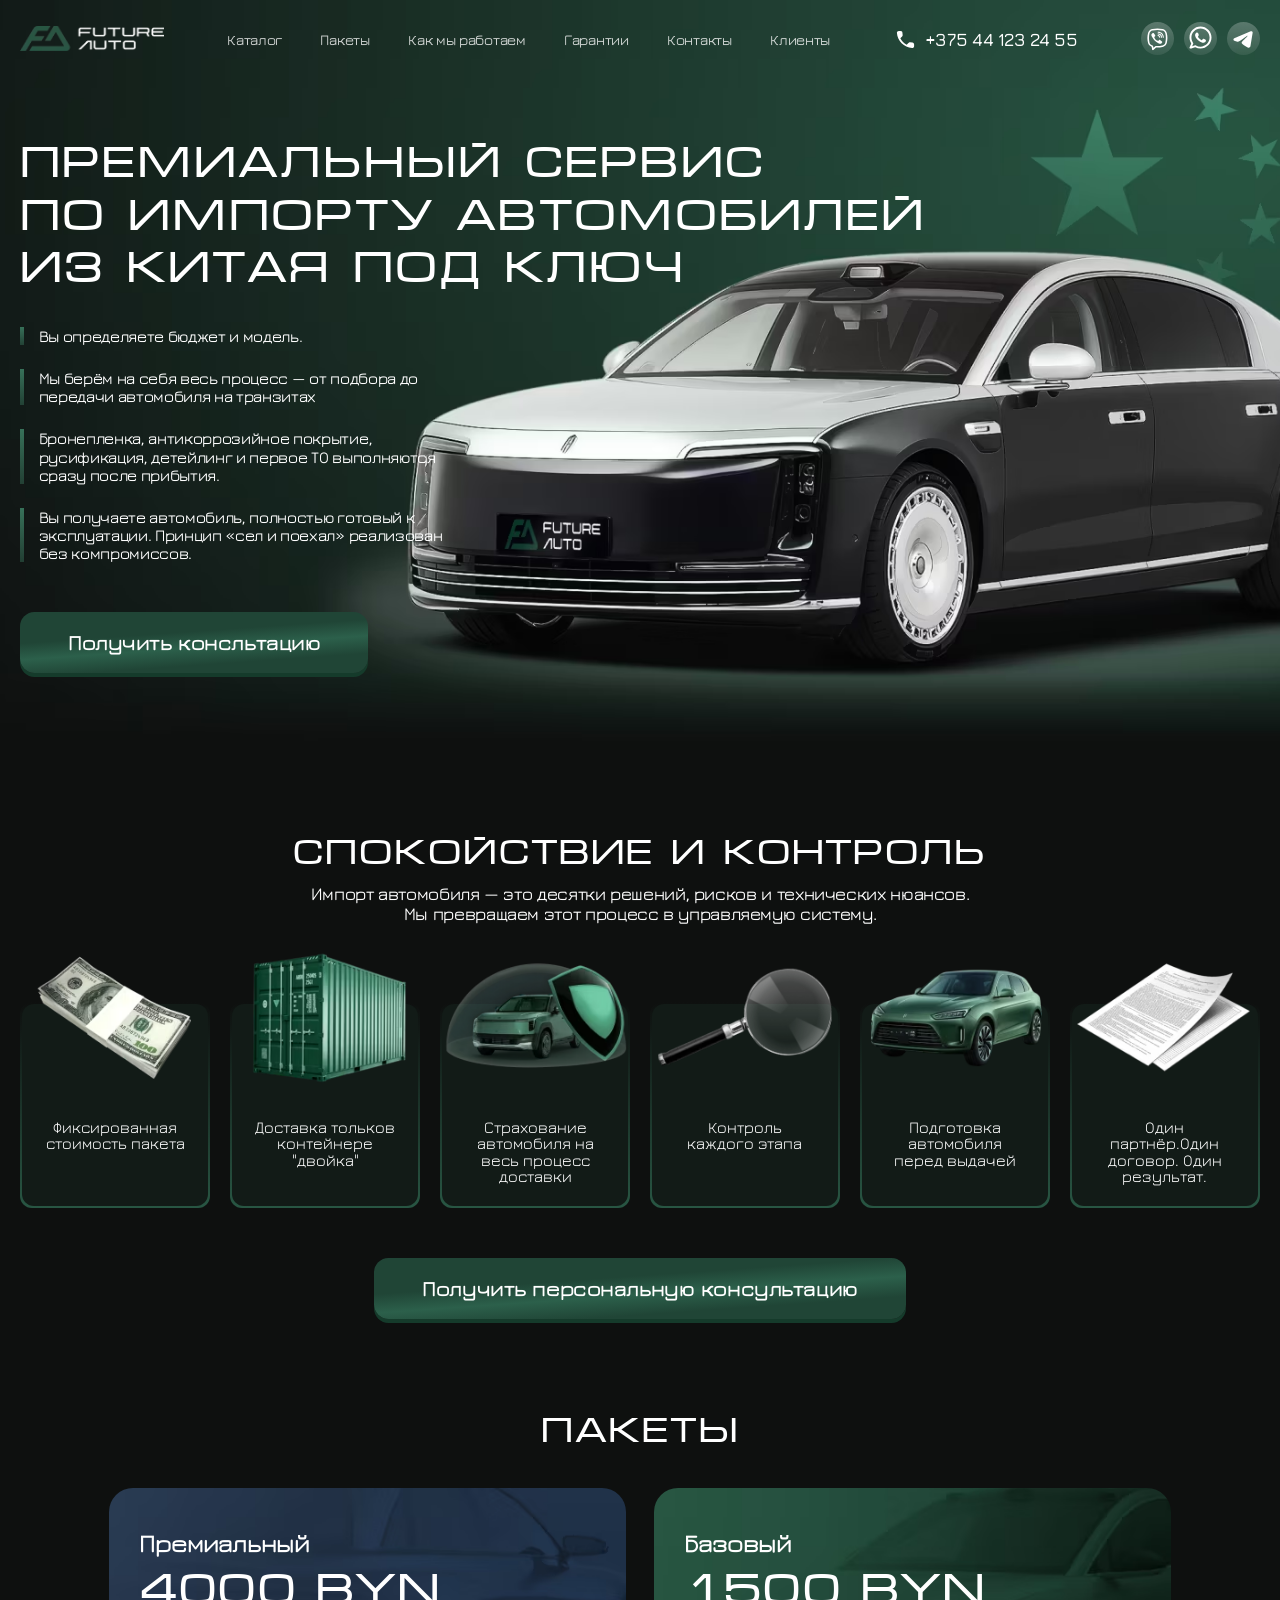
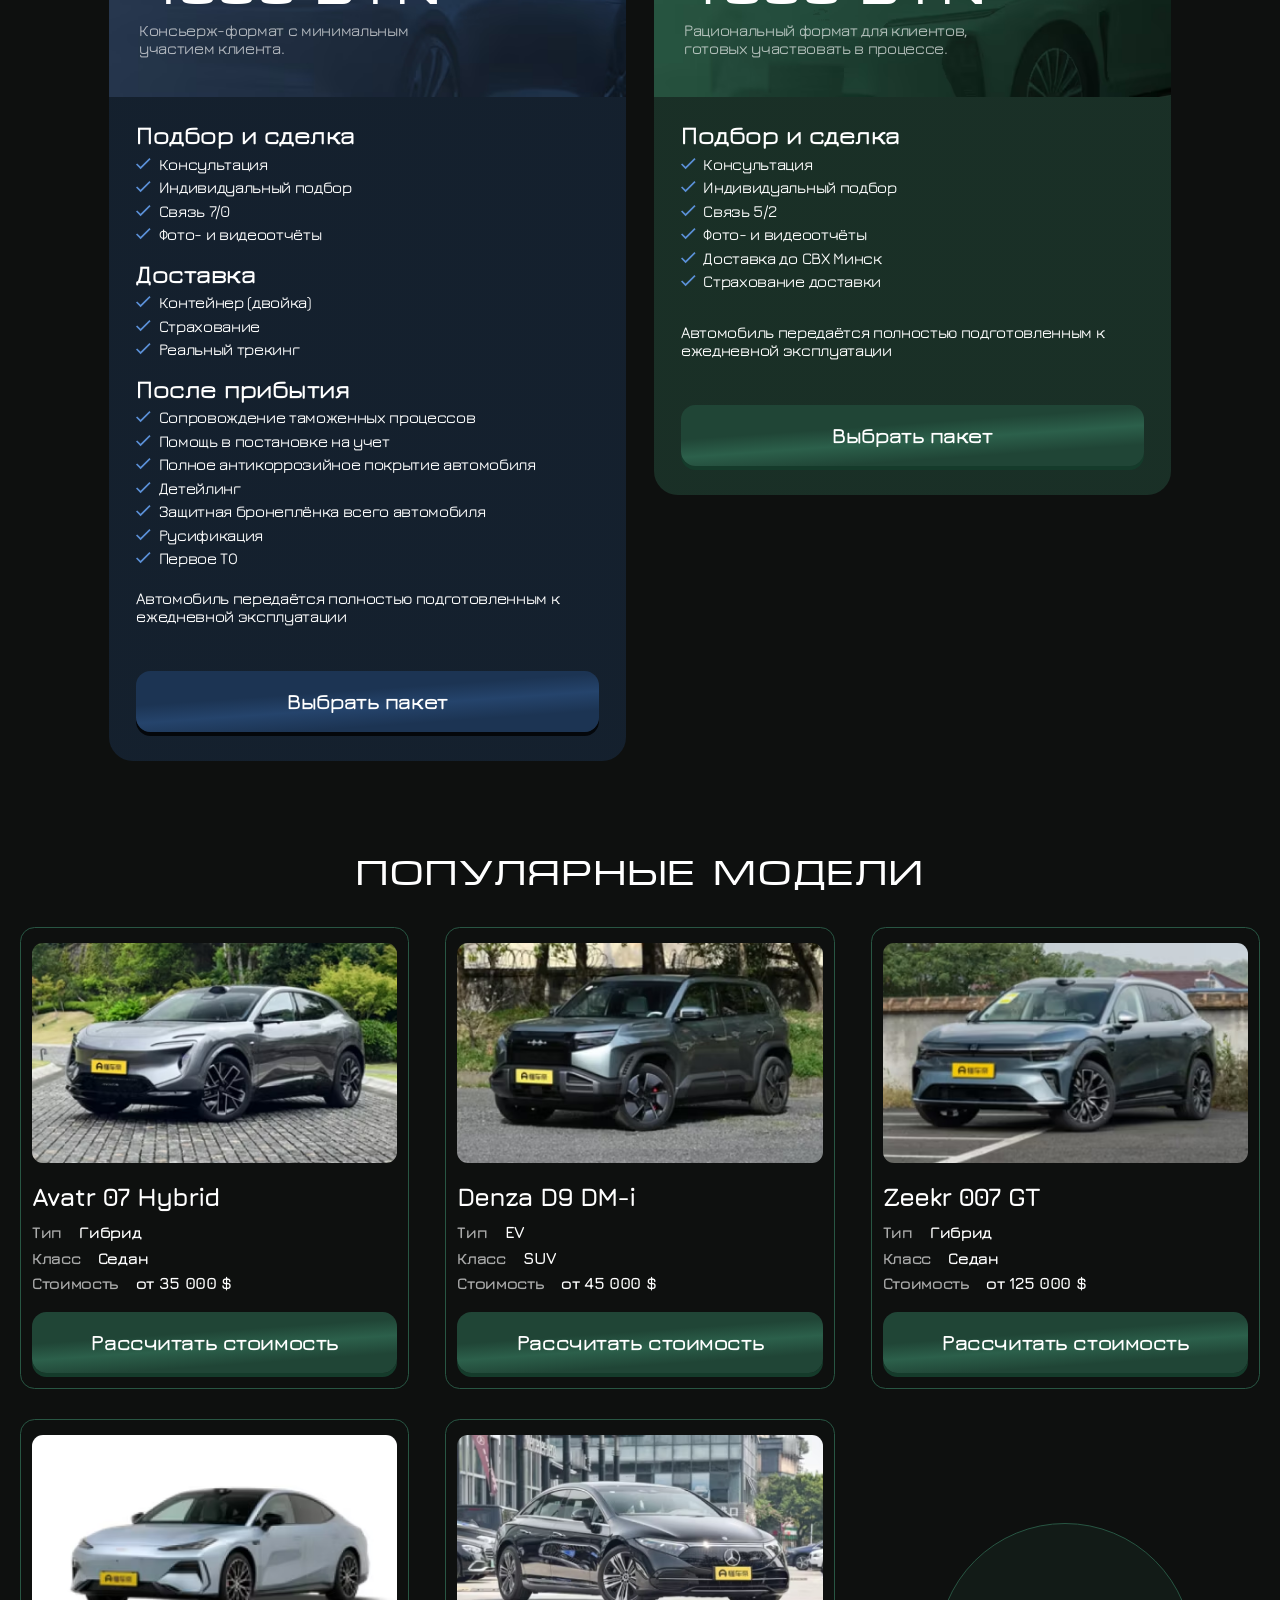
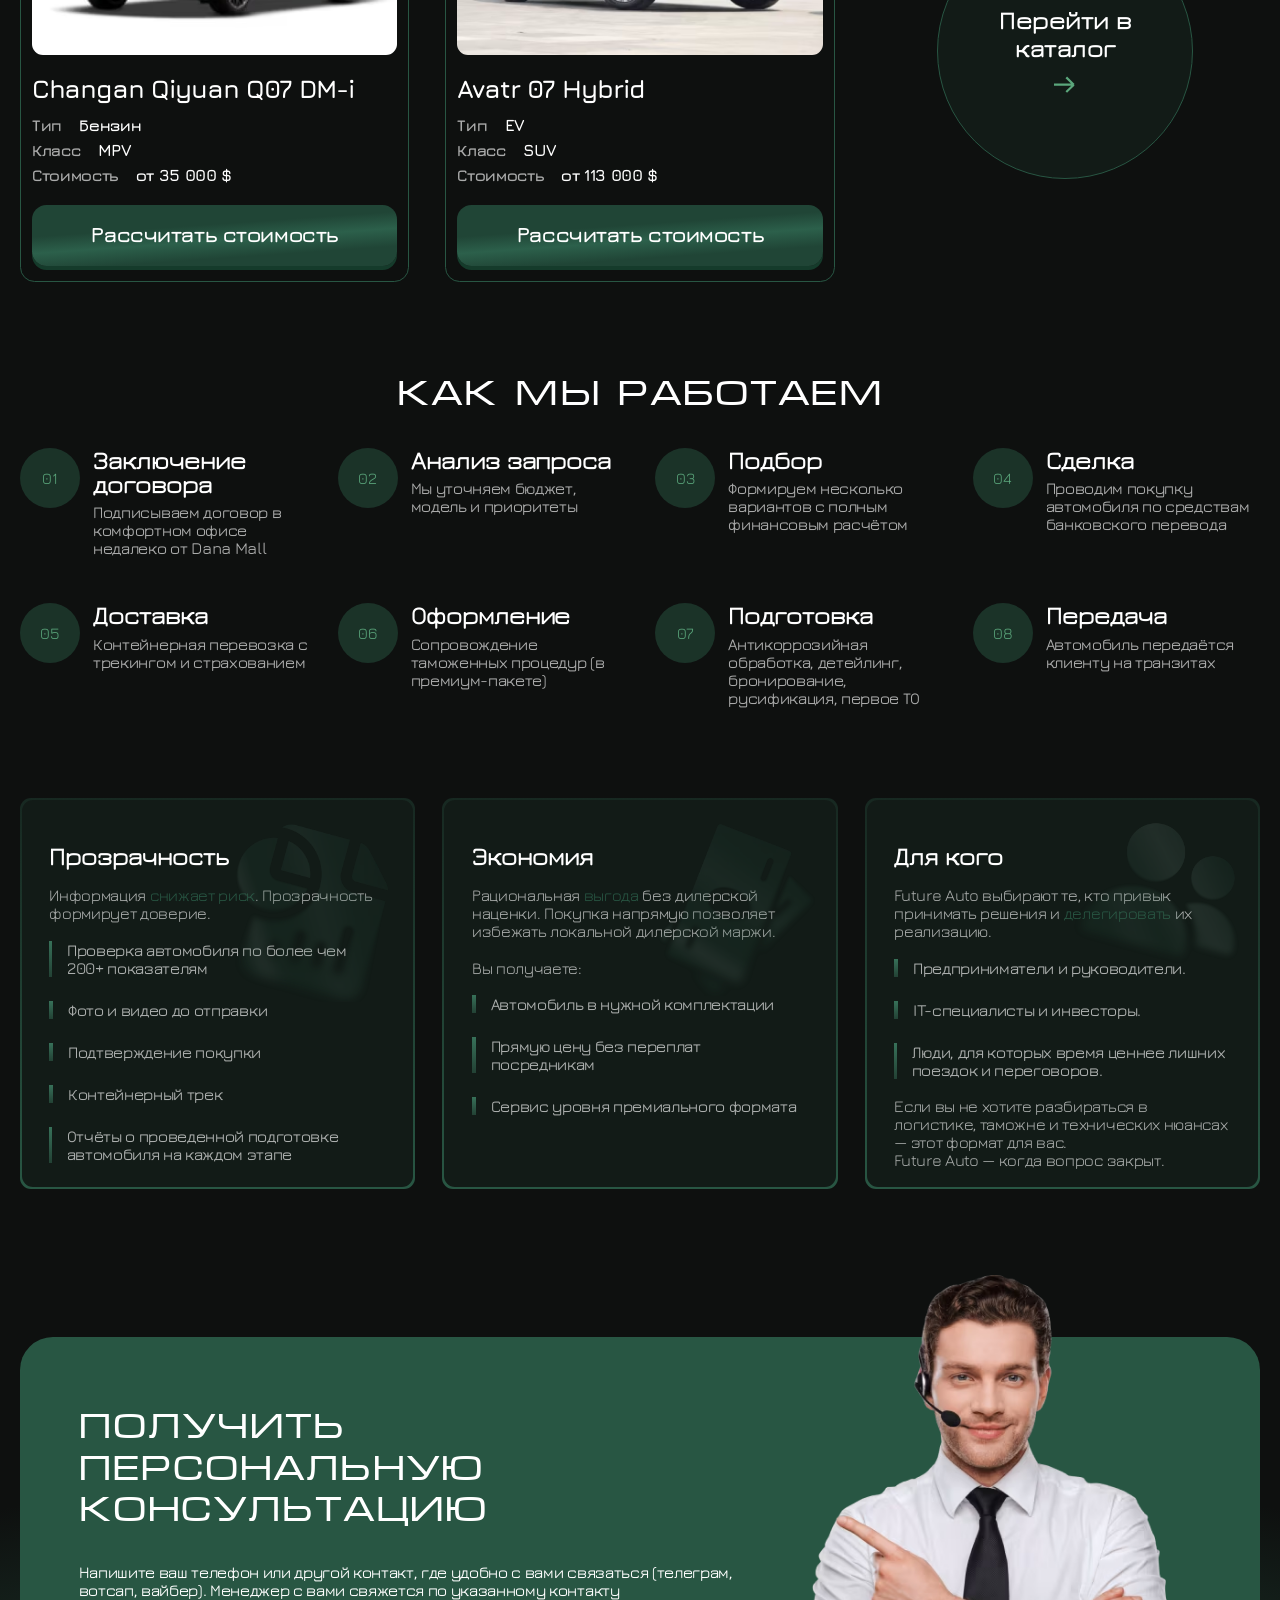
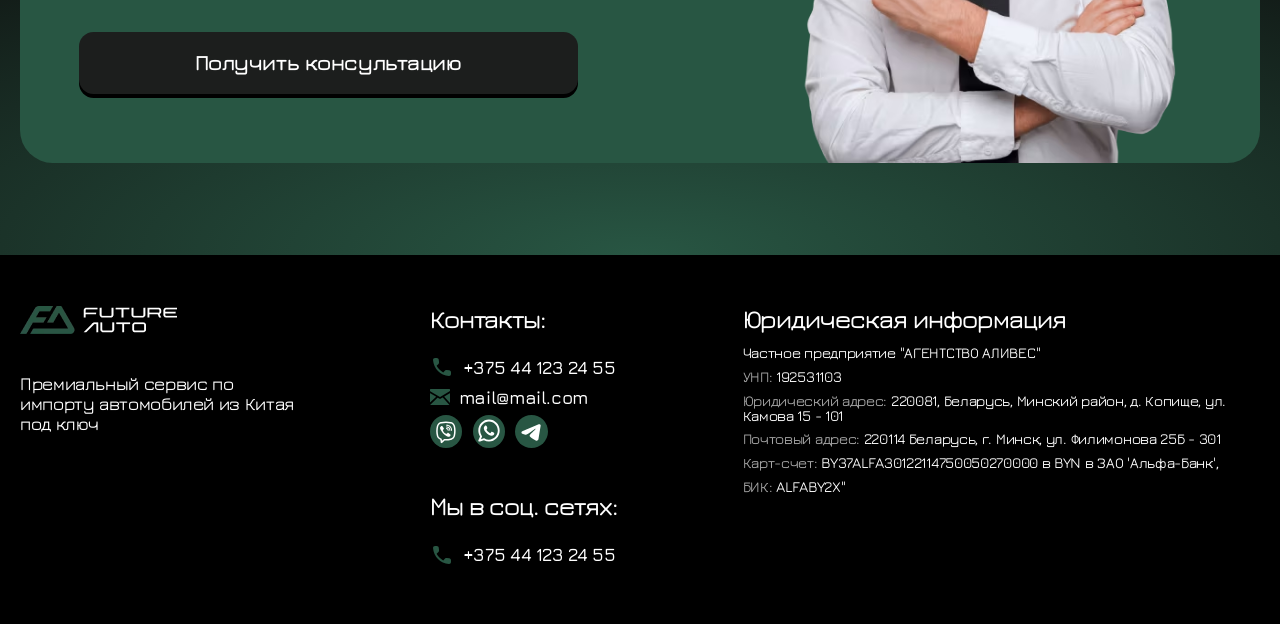
==== commit c38f3cc6: "main page is completed" ====
--- a/index.html
+++ b/index.html
@@ -22,6 +22,70 @@
     <title>Future auto</title>
   </head>
   <body>
+    <!-- MARK: Мобильное меню -->
+    <div class="wrap_menu_mobile" data-block-closable="mobile_menu">
+      <nav class="mobile_menu">
+        <ul>
+          <li><a href="/catalog">Каталог</a></li>
+          <li><a href="/tariffs">Пакеты</a></li>
+          <li><a href="/process">Как мы работаем</a></li>
+          <li><a href="/guarantees">Гарантии</a></li>
+          <li><a href="/contacts">Контакты</a></li>
+          <li><a href="/clients">Клиенты</a></li>
+        </ul>
+      </nav>
+      <div class="socials_block">
+        <ul>
+          <li>
+            <a href="tel:+375441232455">
+              <img
+                src="./assets/images/icons/phone_mob_menu.svg"
+                alt="phone icon"
+              />
+            </a>
+          </li>
+          <li>
+            <a href="mailto:mail@mail.com">
+              <img
+                src="./assets/images/icons/mail_mob_menu.svg"
+                alt="mail icon"
+              />
+            </a>
+          </li>
+
+          <li>
+            <a href="#"
+              ><img src="./assets/images/icons/viber_mob_menu.svg" alt="viber"
+            /></a>
+          </li>
+
+          <li>
+            <a href="#">
+              <img
+                src="./assets/images/icons/whatsapp_mob_menu.svg"
+                alt="whatsapp icon"
+              />
+            </a>
+          </li>
+          <li>
+            <a href="#">
+              <img
+                src="./assets/images/icons/telegram_mob_menu.svg"
+                alt="telegram icon"
+              />
+            </a>
+          </li>
+          <li>
+            <a href="#">
+              <img
+                src="./assets/images/icons/inst_mob_menu.svg"
+                alt="instagram icon"
+              />
+            </a>
+          </li>
+        </ul>
+      </div>
+    </div>
     <header>
       <div class="menu_desktop">
         <!-- Логотип -->
@@ -32,12 +96,12 @@
         <!-- Навигация -->
         <nav class="main_menu">
           <ul>
-            <li><a href="/">Каталог</a></li>
-            <li><a href="#cars">Пакеты</a></li>
-            <li><a href="#about">Как мы работаем</a></li>
-            <li><a href="#garanty">Гарантии</a></li>
-            <li><a href="#contacts">Контакты</a></li>
-            <li><a href="#clients">Клиенты</a></li>
+            <li><a href="/catalog">Каталог</a></li>
+            <li><a href="/tariffs">Пакеты</a></li>
+            <li><a href="/process">Как мы работаем</a></li>
+            <li><a href="/guarantees">Гарантии</a></li>
+            <li><a href="/contacts">Контакты</a></li>
+            <li><a href="/clients">Клиенты</a></li>
           </ul>
         </nav>
         <div class="contacts_block">
@@ -78,7 +142,7 @@
             </li>
           </ul>
         </div>
-        <div class="burger_btn mobile">
+        <div class="burger_btn mobile" data-btn-open="mobile_menu">
           <img src="./assets/images/icons/burger.svg" alt="" />
         </div>
       </div>
--- a/assets/css/styles.css
+++ b/assets/css/styles.css
@@ -195,11 +195,15 @@
       border-radius: 10px; } }
 
 header {
-  position: absolute;
+  position: fixed;
   left: 0;
   top: 0;
-  z-index: 3;
-  width: 100%; }
+  z-index: 100;
+  width: 100%;
+  transition: all 1s ease; }
+  header.darken {
+    backdrop-filter: blur(50px);
+    background: rgba(0, 0, 0, 0.4); }
 
 .menu_desktop {
   width: 100%;
@@ -210,6 +214,7 @@
   padding-right: 20px;
   padding-top: 24px;
   padding-bottom: 24px;
+  position: relative;
   display: flex;
   align-items: center;
   justify-content: space-between; }
@@ -329,6 +334,38 @@
       .menu_desktop .burger_btn {
         width: 36px;
         height: 36px; } }
+  @media screen and (max-width: 1000px) {
+    .menu_desktop {
+      padding: 20px 22px; } }
+
+.wrap_menu_mobile {
+  position: fixed;
+  z-index: 99;
+  width: 100%;
+  background-color: #090806;
+  height: 100%;
+  padding: 17px 23px;
+  padding-top: 0;
+  top: -120%;
+  transition: all 0.5s ease; }
+  .wrap_menu_mobile .mobile_menu a {
+    display: block;
+    font-weight: 700;
+    font-size: 23px;
+    line-height: 110%;
+    letter-spacing: -0.02em;
+    padding-bottom: 18px;
+    padding-top: 18px;
+    border-bottom: 1px solid rgba(255, 255, 255, 0.2); }
+  .wrap_menu_mobile .socials_block {
+    margin-top: 23px; }
+    .wrap_menu_mobile .socials_block ul {
+      display: flex;
+      flex-flow: row wrap;
+      align-items: center;
+      gap: 15px; }
+  .wrap_menu_mobile.active {
+    top: 78px; }
 
 h1 {
   font-family: "Micra", sans-serif;
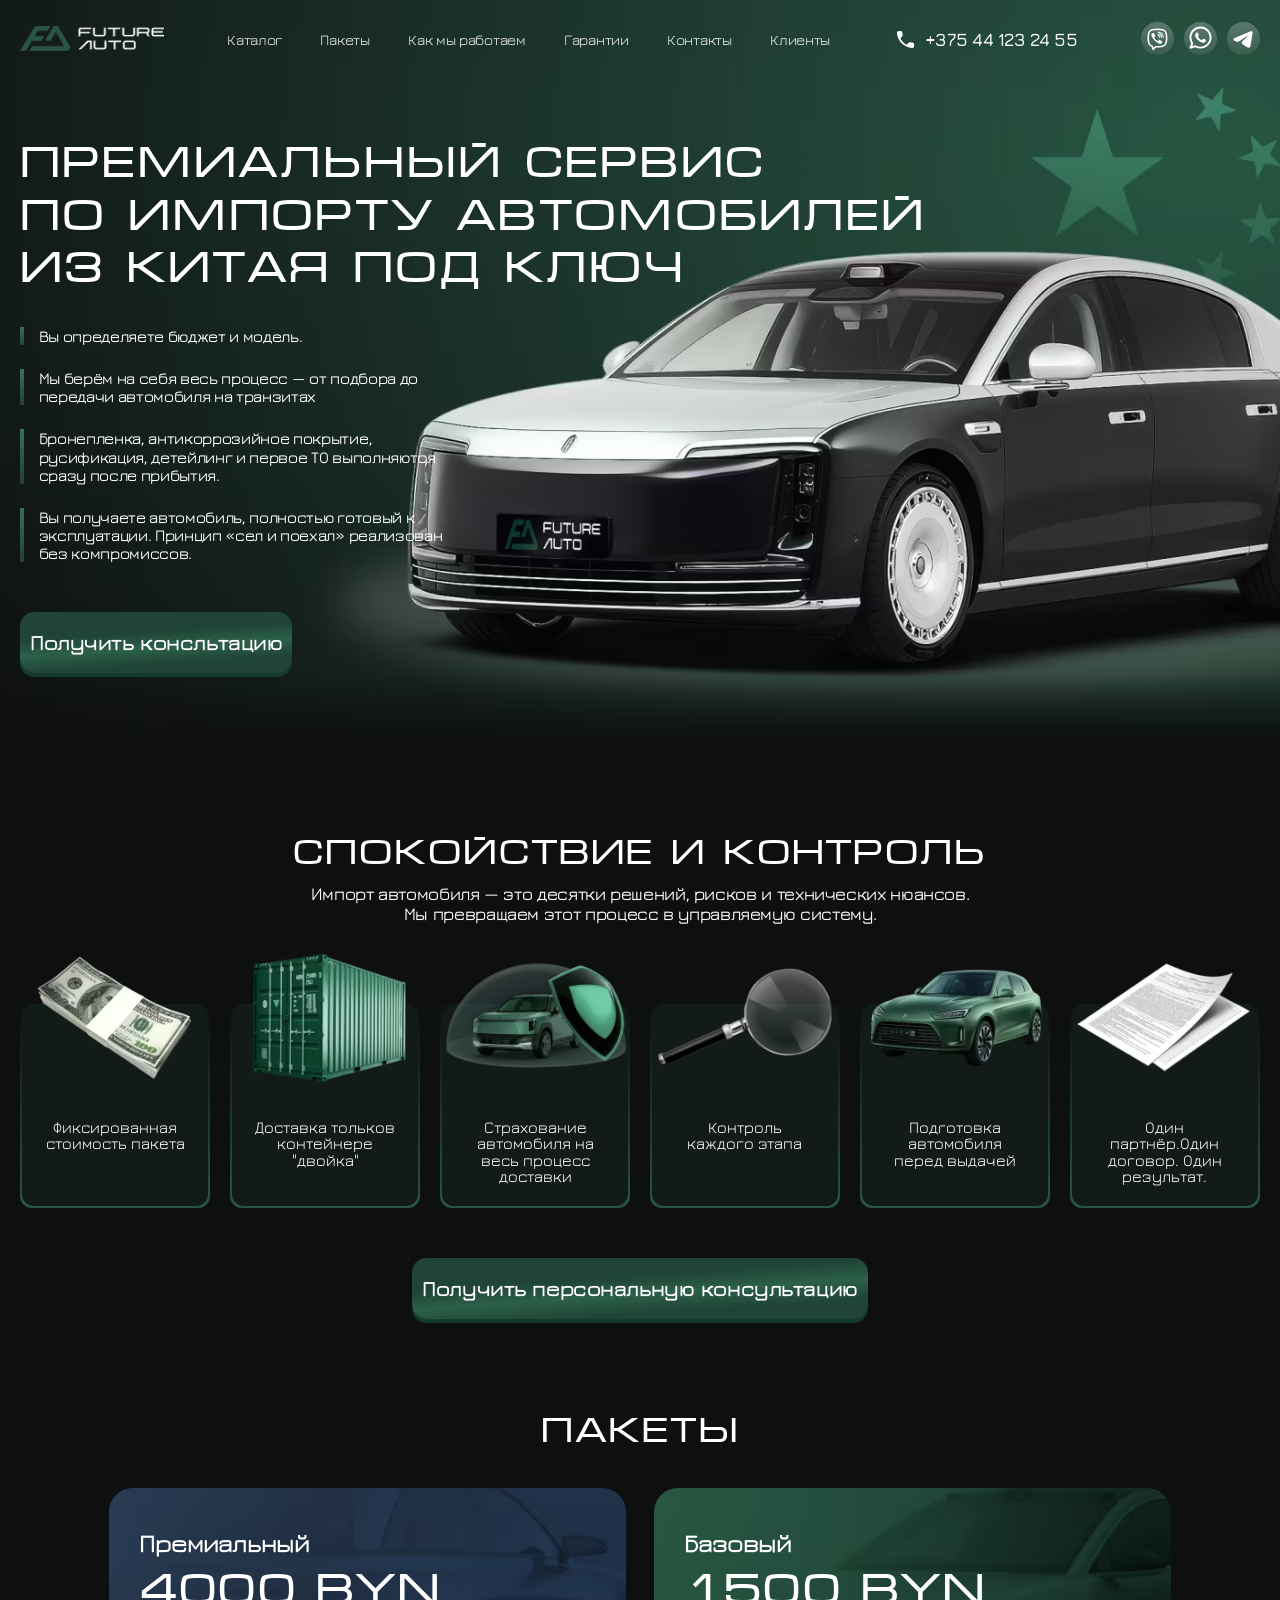
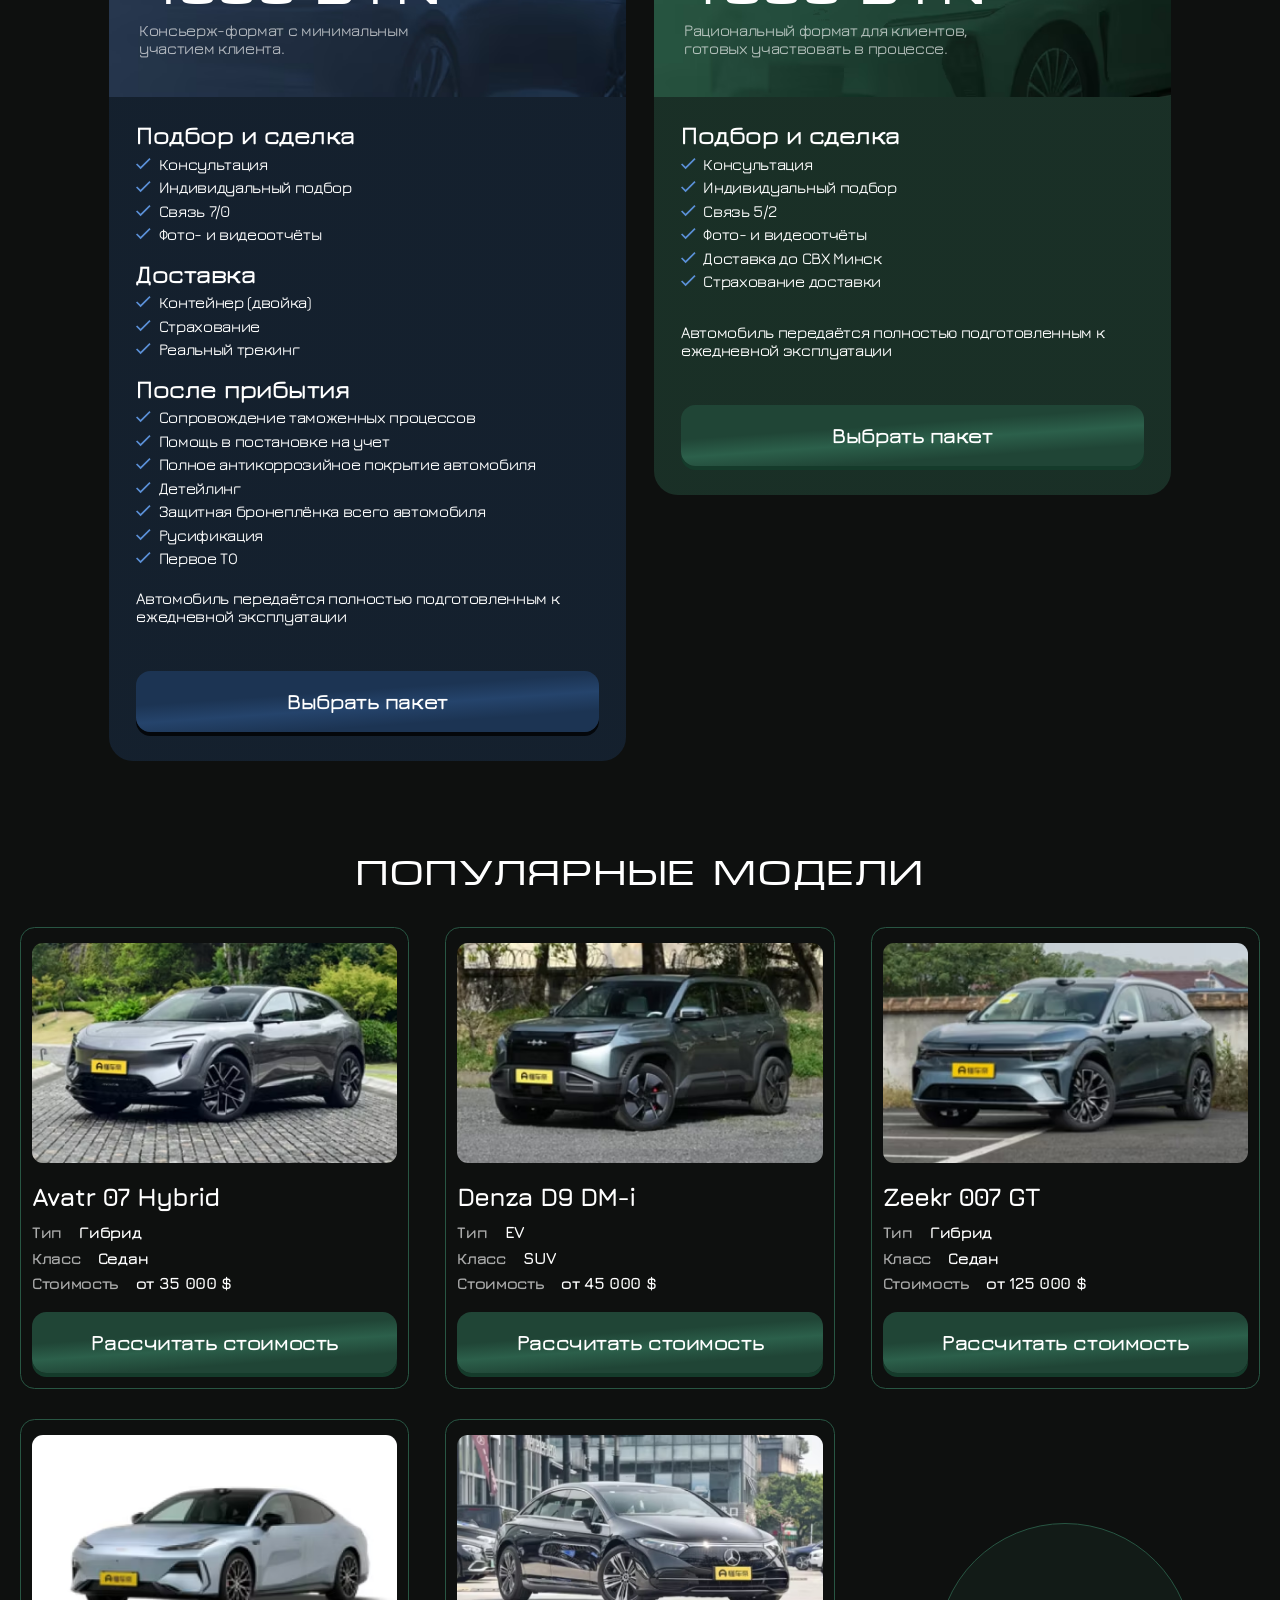
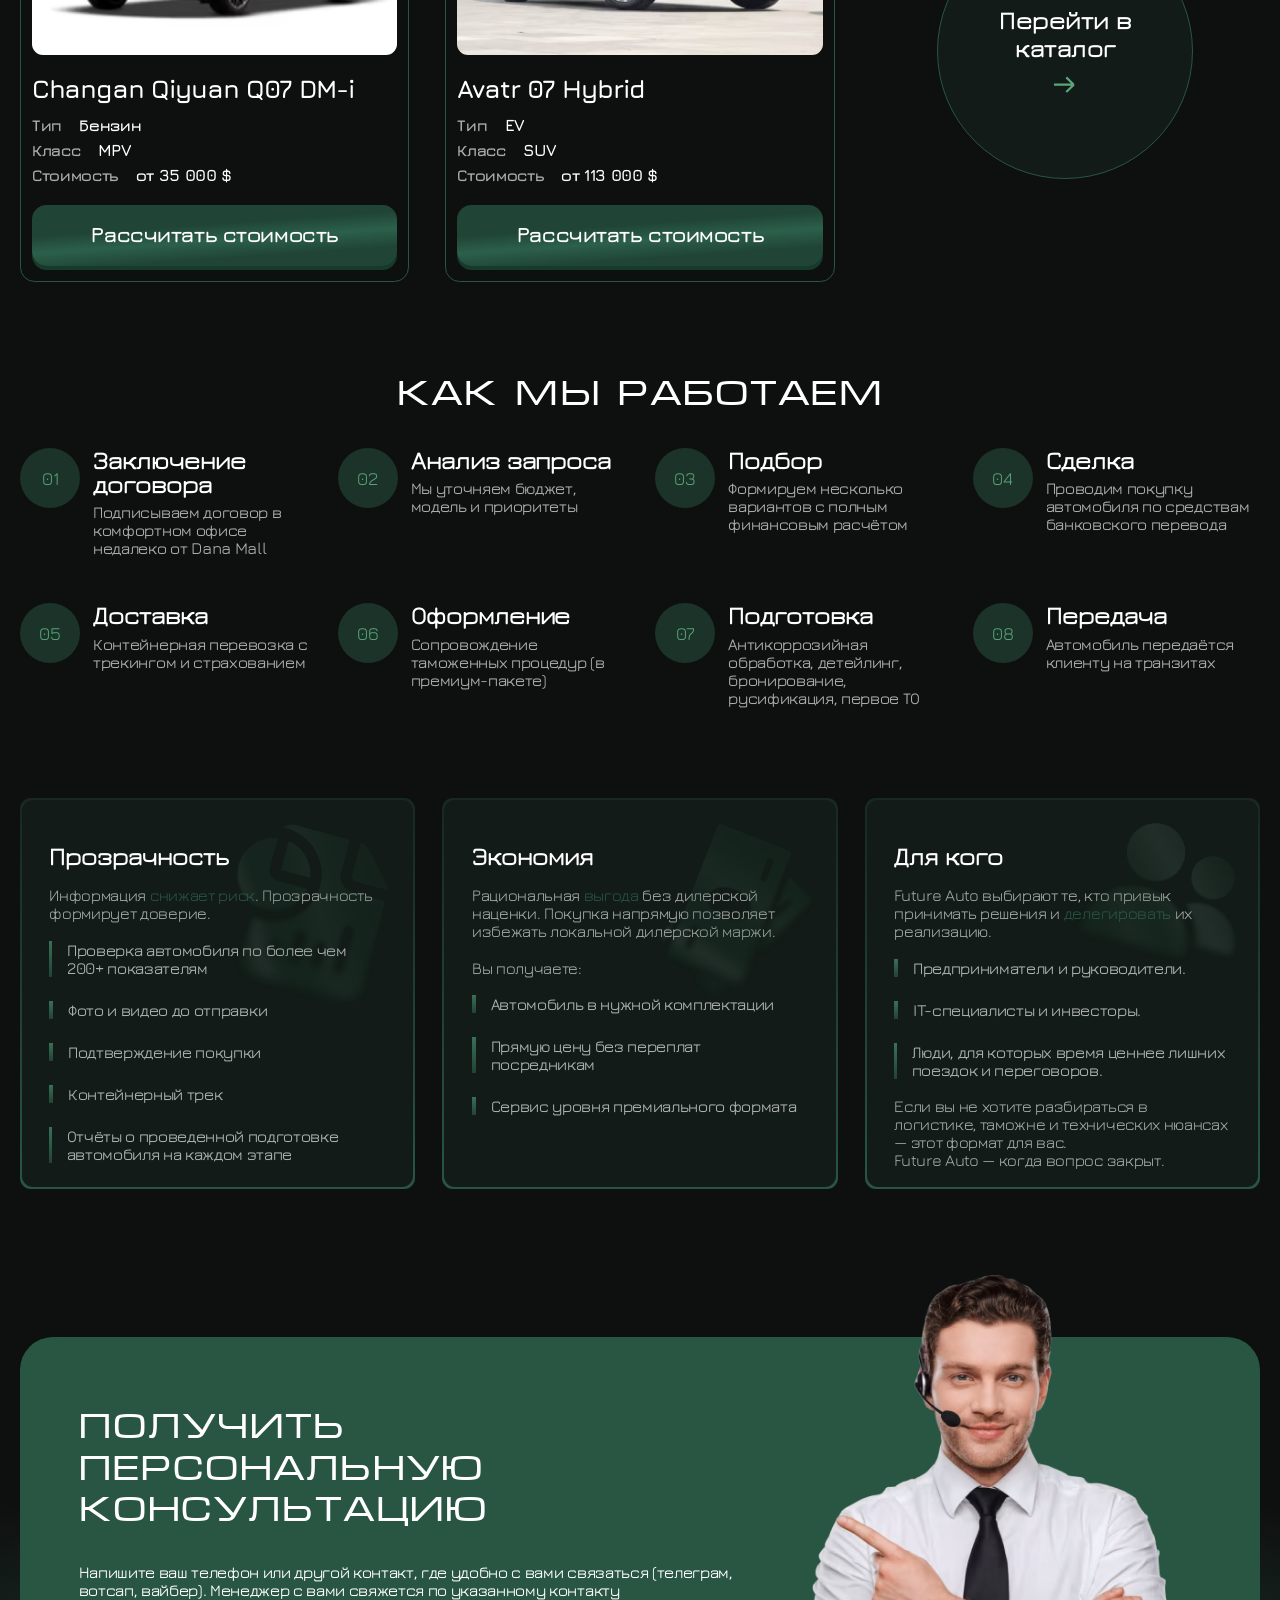
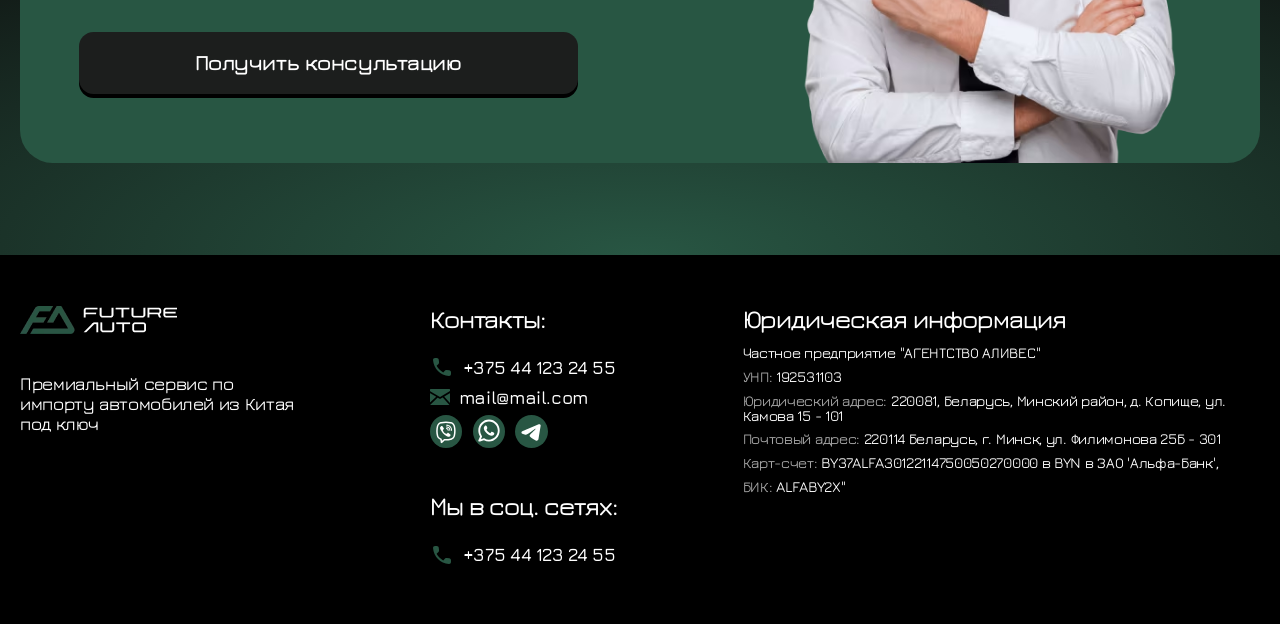
==== commit ae344374: "feat: add process page" ====
--- a/index.html
+++ b/index.html
@@ -26,12 +26,12 @@
     <div class="wrap_menu_mobile" data-block-closable="mobile_menu">
       <nav class="mobile_menu">
         <ul>
-          <li><a href="/catalog">Каталог</a></li>
-          <li><a href="/tariffs">Пакеты</a></li>
-          <li><a href="/process">Как мы работаем</a></li>
-          <li><a href="/guarantees">Гарантии</a></li>
-          <li><a href="/contacts">Контакты</a></li>
-          <li><a href="/clients">Клиенты</a></li>
+          <li><a href="/catalog.html">Каталог</a></li>
+          <li><a href="/tariffs.html">Пакеты</a></li>
+          <li><a href="/process.html">Как мы работаем</a></li>
+          <li><a href="/guarantees.html">Гарантии</a></li>
+          <li><a href="/contacts.html">Контакты</a></li>
+          <li><a href="/clients.html">Клиенты</a></li>
         </ul>
       </nav>
       <div class="socials_block">
@@ -96,12 +96,12 @@
         <!-- Навигация -->
         <nav class="main_menu">
           <ul>
-            <li><a href="/catalog">Каталог</a></li>
-            <li><a href="/tariffs">Пакеты</a></li>
-            <li><a href="/process">Как мы работаем</a></li>
-            <li><a href="/guarantees">Гарантии</a></li>
-            <li><a href="/contacts">Контакты</a></li>
-            <li><a href="/clients">Клиенты</a></li>
+            <li><a href="/catalog.html">Каталог</a></li>
+            <li><a href="/tariffs.html">Пакеты</a></li>
+            <li><a href="/process.html">Как мы работаем</a></li>
+            <li><a href="/guarantees.html">Гарантии</a></li>
+            <li><a href="/contacts.html">Контакты</a></li>
+            <li><a href="/clients.html">Клиенты</a></li>
           </ul>
         </nav>
         <div class="contacts_block">
--- a/assets/css/styles.css
+++ b/assets/css/styles.css
@@ -157,8 +157,8 @@
   justify-content: center;
   width: fit-content;
   border-radius: 16px;
-  padding-left: 48px;
-  padding-right: 48px;
+  padding-left: 10px;
+  padding-right: 10px;
   height: 67px;
   box-shadow: 0 4px 0 0 #153b2b;
   transition: opacity 0.5s ease;
@@ -395,6 +395,111 @@
     .mobile {
       display: block !important; } }
 
+.wrap_gradient_center {
+  position: absolute;
+  top: 879px;
+  left: 0;
+  z-index: -1;
+  width: 1400px;
+  height: 1400px;
+  overflow: hidden;
+  opacity: 0.5; }
+  @media screen and (min-width: 1001px) and (max-width: 1400px) {
+    .wrap_gradient_center {
+      top: calc(100vw * (879 / 1400)); } }
+  @media screen and (max-width: 1000px) {
+    .wrap_gradient_center {
+      top: 879px; } }
+  @media screen and (min-width: 1001px) and (max-width: 1400px) {
+    .wrap_gradient_center {
+      width: calc(100vw * (1400 / 1400)); } }
+  @media screen and (max-width: 1000px) {
+    .wrap_gradient_center {
+      width: 1400px; } }
+  @media screen and (min-width: 1001px) and (max-width: 1400px) {
+    .wrap_gradient_center {
+      height: calc(100vw * (1400 / 1400)); } }
+  @media screen and (max-width: 1000px) {
+    .wrap_gradient_center {
+      height: 1400px; } }
+  .wrap_gradient_center .gradient {
+    transform: translateX(-60%);
+    width: 100%;
+    height: 100%;
+    border-radius: 100%;
+    background: radial-gradient(50% 50% at 50% 50%, #285643 0%, rgba(40, 86, 67, 0) 100%); }
+  @media screen and (max-width: 1000px) {
+    .wrap_gradient_center {
+      display: none; } }
+
+.wrap_gradient_top {
+  position: absolute;
+  top: 0;
+  right: 0;
+  z-index: -1;
+  width: 100%;
+  overflow: hidden;
+  height: 1400px;
+  width: 1400px;
+  overflow: clip;
+  opacity: 0.5; }
+  @media screen and (min-width: 1001px) and (max-width: 1400px) {
+    .wrap_gradient_top {
+      height: calc(100vw * (1400 / 1400)); } }
+  @media screen and (max-width: 1000px) {
+    .wrap_gradient_top {
+      height: 1400px; } }
+  @media screen and (min-width: 1001px) and (max-width: 1400px) {
+    .wrap_gradient_top {
+      width: calc(100vw * (1400 / 1400)); } }
+  @media screen and (max-width: 1000px) {
+    .wrap_gradient_top {
+      width: 1400px; } }
+  .wrap_gradient_top .gradient {
+    width: 100%;
+    height: 100%;
+    border-radius: 100%;
+    background: radial-gradient(50% 50% at 50% 50%, #285643 0%, rgba(40, 86, 67, 0) 100%);
+    transform: translate(55%, -50%); }
+  @media screen and (max-width: 1000px) {
+    .wrap_gradient_top {
+      display: none; } }
+
+.wrap_gradient_bottom {
+  position: absolute;
+  bottom: 0;
+  right: 0;
+  z-index: -1;
+  width: 100%;
+  overflow: hidden;
+  height: 1800px;
+  width: 1800px;
+  overflow: clip;
+  opacity: 0.7; }
+  @media screen and (min-width: 1001px) and (max-width: 1400px) {
+    .wrap_gradient_bottom {
+      height: calc(100vw * (1800 / 1400)); } }
+  @media screen and (max-width: 1000px) {
+    .wrap_gradient_bottom {
+      height: 1800px; } }
+  @media screen and (min-width: 1001px) and (max-width: 1400px) {
+    .wrap_gradient_bottom {
+      width: calc(100vw * (1800 / 1400)); } }
+  @media screen and (max-width: 1000px) {
+    .wrap_gradient_bottom {
+      width: 1800px; } }
+  .wrap_gradient_bottom .gradient {
+    width: 100%;
+    height: 100%;
+    border-radius: 100%;
+    background: radial-gradient(50% 50% at 50% 50%, #285643 0%, rgba(40, 86, 67, 0) 100%);
+    transform: translate(55%, 30%); }
+  .wrap_gradient_bottom.left .gradient {
+    transform: translate(-50%, 50%); }
+  @media screen and (max-width: 1000px) {
+    .wrap_gradient_bottom {
+      display: none; } }
+
 .features_list {
   display: flex;
   flex-flow: column nowrap;
@@ -643,13 +748,16 @@
     @media screen and (max-width: 1000px) {
       .tariffs_section .wrap_section {
         max-width: 1400px; } }
+  .tariffs_section h1,
   .tariffs_section h2 {
     margin-bottom: 40px;
     text-align: center; }
     @media screen and (min-width: 1001px) and (max-width: 1400px) {
+      .tariffs_section h1,
       .tariffs_section h2 {
         margin-bottom: calc(100vw * (40 / 1400)); } }
     @media screen and (max-width: 1000px) {
+      .tariffs_section h1,
       .tariffs_section h2 {
         margin-bottom: 40px; } }
   .tariffs_section .tariffs_block {
@@ -884,6 +992,7 @@
   @media screen and (max-width: 1000px) {
     .tariffs_section {
       margin-top: 80px; }
+      .tariffs_section h1,
       .tariffs_section h2 {
         margin-bottom: 23px; }
       .tariffs_section .tariffs_block {
@@ -1194,7 +1303,8 @@
       background-color: rgba(40, 86, 67, 0.5);
       border-radius: 50%;
       flex-shrink: 0;
-      color: #5ba77c; }
+      color: #5ba77c;
+      font-size: clamp(14px, calc( 14px + (20 - 14) * ((100vw - 1000px) / (1400 - 1000)) ), 20px); }
       @media screen and (min-width: 1001px) and (max-width: 1400px) {
         .work-process_section .steps_wrap .num_block {
           width: calc(100vw * (66 / 1400)); } }
@@ -1738,4 +1848,579 @@
     footer {
       margin-top: 51px; } }
 
+main {
+  margin-top: 49px; }
+  @media screen and (min-width: 1001px) and (max-width: 1400px) {
+    main {
+      margin-top: calc(100vw * (49 / 1400)); } }
+  @media screen and (max-width: 1000px) {
+    main {
+      margin-top: 49px; } }
+
+body {
+  position: relative; }
+
+.tarrifs_page .tariffs_section h2 {
+  margin-bottom: 12px; }
+  @media screen and (min-width: 1001px) and (max-width: 1400px) {
+    .tarrifs_page .tariffs_section h2 {
+      margin-bottom: calc(100vw * (12 / 1400)); } }
+  @media screen and (max-width: 1000px) {
+    .tarrifs_page .tariffs_section h2 {
+      margin-bottom: 12px; } }
+.tarrifs_page .wrap_gradient {
+  display: none; }
+
+@media screen and (max-width: 1000px) {
+  .tariffs_section h2 {
+    margin-bottom: 11px; } }
+.tariffs_section .section_post_title {
+  font-weight: 500;
+  font-size: 18px;
+  line-height: 110%;
+  letter-spacing: -0.02em;
+  text-align: center;
+  margin-left: auto;
+  margin-right: auto;
+  width: 982px;
+  margin-bottom: 36px; }
+  @media screen and (min-width: 1001px) and (max-width: 1400px) {
+    .tariffs_section .section_post_title {
+      width: calc(100vw * (982 / 1400)); } }
+  @media screen and (max-width: 1000px) {
+    .tariffs_section .section_post_title {
+      width: 982px; } }
+  @media screen and (min-width: 1001px) and (max-width: 1400px) {
+    .tariffs_section .section_post_title {
+      margin-bottom: calc(100vw * (36 / 1400)); } }
+  @media screen and (max-width: 1000px) {
+    .tariffs_section .section_post_title {
+      margin-bottom: 36px; } }
+  @media screen and (max-width: 1000px) {
+    .tariffs_section .section_post_title {
+      width: 100%;
+      font-size: 16px;
+      margin-bottom: 25px; } }
+
+.comparison_section {
+  margin-top: 100px; }
+  @media screen and (min-width: 1001px) and (max-width: 1400px) {
+    .comparison_section {
+      margin-top: calc(100vw * (100 / 1400)); } }
+  @media screen and (max-width: 1000px) {
+    .comparison_section {
+      margin-top: 100px; } }
+  @media screen and (max-width: 1000px) {
+    .comparison_section {
+      margin-top: 51px; } }
+  .comparison_section .wrap_section {
+    padding-left: 20px;
+    padding-right: 20px;
+    width: 100%;
+    max-width: 1400px;
+    margin-left: auto;
+    margin-right: auto;
+    max-width: 1000px; }
+    @media screen and (min-width: 1001px) and (max-width: 1400px) {
+      .comparison_section .wrap_section {
+        max-width: calc(100vw * (1400 / 1400)); } }
+    @media screen and (max-width: 1000px) {
+      .comparison_section .wrap_section {
+        max-width: 1400px; } }
+    @media screen and (min-width: 1001px) and (max-width: 1400px) {
+      .comparison_section .wrap_section {
+        max-width: calc(100vw * (1000 / 1400)); } }
+    @media screen and (max-width: 1000px) {
+      .comparison_section .wrap_section {
+        max-width: 1000px; } }
+  .comparison_section h2 {
+    margin-bottom: 36px;
+    text-align: center; }
+    @media screen and (min-width: 1001px) and (max-width: 1400px) {
+      .comparison_section h2 {
+        margin-bottom: calc(100vw * (36 / 1400)); } }
+    @media screen and (max-width: 1000px) {
+      .comparison_section h2 {
+        margin-bottom: 36px; } }
+    @media screen and (max-width: 1000px) {
+      .comparison_section h2 {
+        margin-bottom: 23px; } }
+  .comparison_section .comparioson_block li {
+    display: flex;
+    flex-flow: row nowrap;
+    justify-content: space-between;
+    border-bottom: 1px solid rgba(255, 255, 255, 0.2);
+    height: 70px;
+    font-weight: 700;
+    font-size: clamp(15.4px, calc( 15.4px + (22 - 15.4) * ((100vw - 1000px) / (1400 - 1000)) ), 22px);
+    line-height: 110%;
+    letter-spacing: -0.02em; }
+    @media screen and (min-width: 1001px) and (max-width: 1400px) {
+      .comparison_section .comparioson_block li {
+        height: calc(100vw * (70 / 1400)); } }
+    @media screen and (max-width: 1000px) {
+      .comparison_section .comparioson_block li {
+        height: 70px; } }
+    @media screen and (max-width: 1000px) {
+      .comparison_section .comparioson_block li {
+        font-size: 14px;
+        height: 55px; } }
+    .comparison_section .comparioson_block li img {
+      widht: 42px;
+      height: 42px; }
+      @media screen and (min-width: 1001px) and (max-width: 1400px) {
+        .comparison_section .comparioson_block li img {
+          widht: calc(100vw * (42 / 1400)); } }
+      @media screen and (max-width: 1000px) {
+        .comparison_section .comparioson_block li img {
+          widht: 42px; } }
+      @media screen and (min-width: 1001px) and (max-width: 1400px) {
+        .comparison_section .comparioson_block li img {
+          height: calc(100vw * (42 / 1400)); } }
+      @media screen and (max-width: 1000px) {
+        .comparison_section .comparioson_block li img {
+          height: 42px; } }
+      @media screen and (max-width: 1000px) {
+        .comparison_section .comparioson_block li img {
+          width: 25px;
+          height: 25px; } }
+    .comparison_section .comparioson_block li > div {
+      display: flex;
+      flex-direction: row;
+      justify-content: center;
+      align-items: center; }
+    .comparison_section .comparioson_block li .param {
+      width: 343px;
+      justify-content: flex-start; }
+      @media screen and (min-width: 1001px) and (max-width: 1400px) {
+        .comparison_section .comparioson_block li .param {
+          width: calc(100vw * (343 / 1400)); } }
+      @media screen and (max-width: 1000px) {
+        .comparison_section .comparioson_block li .param {
+          width: 343px; } }
+      @media screen and (max-width: 1000px) {
+        .comparison_section .comparioson_block li .param {
+          width: 35%; } }
+    .comparison_section .comparioson_block li .base {
+      flex: 1;
+      background: linear-gradient(180deg, rgba(0, 0, 0, 0.4) 0%, rgba(0, 0, 0, 0.4) 52.76%), rgba(40, 86, 67, 0.4); }
+    .comparison_section .comparioson_block li .premium {
+      flex: 1;
+      text-align: center;
+      background: linear-gradient(180deg, rgba(0, 0, 0, 0.4) 0%, rgba(0, 0, 0, 0.4) 52.76%), rgba(28, 52, 83, 0.4); }
+    .comparison_section .comparioson_block li.header_table {
+      border-bottom: none; }
+      .comparison_section .comparioson_block li.header_table .base {
+        border-radius: 12px 0 0 0; }
+        .comparison_section .comparioson_block li.header_table .base > div {
+          display: flex;
+          align-items: center;
+          justify-content: center;
+          width: 100%;
+          height: 100%;
+          border-radius: 12px 0 0 12px;
+          background: linear-gradient(180deg, rgba(0, 0, 0, 0.25) 0%, rgba(0, 0, 0, 0.25) 52.76%), #285643; }
+      .comparison_section .comparioson_block li.header_table .premium {
+        border-radius: 0 12px 0 0; }
+        .comparison_section .comparioson_block li.header_table .premium > div {
+          display: flex;
+          align-items: center;
+          justify-content: center;
+          width: 100%;
+          height: 100%;
+          border-radius: 0 12px 12px 0;
+          background: linear-gradient(180deg, rgba(0, 0, 0, 0.25) 0%, rgba(0, 0, 0, 0.25) 52.76%), #1c3453; }
+    .comparison_section .comparioson_block li:last-child {
+      border-bottom: none; }
+      .comparison_section .comparioson_block li:last-child .base {
+        border-radius: 0 0 0 12px; }
+      .comparison_section .comparioson_block li:last-child .premium {
+        border-radius: 0 0 12px 0; }
+
+.baner_two_section {
+  margin-top: 100px;
+  padding-left: 20px;
+  padding-right: 20px; }
+  @media screen and (min-width: 1001px) and (max-width: 1400px) {
+    .baner_two_section {
+      margin-top: calc(100vw * (100 / 1400)); } }
+  @media screen and (max-width: 1000px) {
+    .baner_two_section {
+      margin-top: 100px; } }
+  .baner_two_section .wrap_section {
+    padding-left: 20px;
+    padding-right: 20px;
+    width: 100%;
+    max-width: 1400px;
+    margin-left: auto;
+    margin-right: auto;
+    display: flex;
+    flex-flow: row nowrap;
+    align-items: center;
+    gap: 54px;
+    padding-top: 24px;
+    padding-bottom: 24px;
+    padding-left: 21px;
+    padding-right: 105px;
+    border: 1px solid #285643;
+    border-radius: 36px;
+    background: rgba(40, 86, 67, 0.15); }
+    @media screen and (min-width: 1001px) and (max-width: 1400px) {
+      .baner_two_section .wrap_section {
+        max-width: calc(100vw * (1400 / 1400)); } }
+    @media screen and (max-width: 1000px) {
+      .baner_two_section .wrap_section {
+        max-width: 1400px; } }
+    @media screen and (min-width: 1001px) and (max-width: 1400px) {
+      .baner_two_section .wrap_section {
+        gap: calc(100vw * (54 / 1400)); } }
+    @media screen and (max-width: 1000px) {
+      .baner_two_section .wrap_section {
+        gap: 54px; } }
+    @media screen and (min-width: 1001px) and (max-width: 1400px) {
+      .baner_two_section .wrap_section {
+        padding-top: calc(100vw * (24 / 1400)); } }
+    @media screen and (max-width: 1000px) {
+      .baner_two_section .wrap_section {
+        padding-top: 24px; } }
+    @media screen and (min-width: 1001px) and (max-width: 1400px) {
+      .baner_two_section .wrap_section {
+        padding-bottom: calc(100vw * (24 / 1400)); } }
+    @media screen and (max-width: 1000px) {
+      .baner_two_section .wrap_section {
+        padding-bottom: 24px; } }
+    @media screen and (min-width: 1001px) and (max-width: 1400px) {
+      .baner_two_section .wrap_section {
+        padding-left: calc(100vw * (21 / 1400)); } }
+    @media screen and (max-width: 1000px) {
+      .baner_two_section .wrap_section {
+        padding-left: 21px; } }
+    @media screen and (min-width: 1001px) and (max-width: 1400px) {
+      .baner_two_section .wrap_section {
+        padding-right: calc(100vw * (105 / 1400)); } }
+    @media screen and (max-width: 1000px) {
+      .baner_two_section .wrap_section {
+        padding-right: 105px; } }
+    @media screen and (min-width: 1001px) and (max-width: 1400px) {
+      .baner_two_section .wrap_section {
+        border-radius: calc(100vw * (36 / 1400)); } }
+    @media screen and (max-width: 1000px) {
+      .baner_two_section .wrap_section {
+        border-radius: 36px; } }
+    @media screen and (max-width: 1000px) {
+      .baner_two_section .wrap_section {
+        flex-direction: column;
+        padding: 15px 15px 36px;
+        border-radius: 15px;
+        gap: 23px; } }
+  .baner_two_section .col {
+    flex: 1; }
+    .baner_two_section .col.img_col {
+      overflow: clip;
+      border-radius: 12px; }
+      @media screen and (min-width: 1001px) and (max-width: 1400px) {
+        .baner_two_section .col.img_col {
+          border-radius: calc(100vw * (12 / 1400)); } }
+      @media screen and (max-width: 1000px) {
+        .baner_two_section .col.img_col {
+          border-radius: 12px; } }
+      .baner_two_section .col.img_col img {
+        width: 100%;
+        height: 100%;
+        object-fit: cover; }
+      @media screen and (max-width: 1000px) {
+        .baner_two_section .col.img_col {
+          border-radius: 8px; } }
+    .baner_two_section .col h2 {
+      font-weight: 400;
+      font-size: clamp(33.6px, calc( 33.6px + (48 - 33.6) * ((100vw - 1000px) / (1400 - 1000)) ), 48px);
+      margin-bottom: 12px; }
+      @media screen and (min-width: 1001px) and (max-width: 1400px) {
+        .baner_two_section .col h2 {
+          margin-bottom: calc(100vw * (12 / 1400)); } }
+      @media screen and (max-width: 1000px) {
+        .baner_two_section .col h2 {
+          margin-bottom: 12px; } }
+      @media screen and (max-width: 1000px) {
+        .baner_two_section .col h2 {
+          font-size: 24px;
+          margin-bottom: 11px; } }
+    .baner_two_section .col .description {
+      font-weight: 500;
+      font-size: clamp(12.6px, calc( 12.6px + (18 - 12.6) * ((100vw - 1000px) / (1400 - 1000)) ), 18px);
+      line-height: 110%;
+      letter-spacing: -0.02em; }
+      .baner_two_section .col .description a {
+        color: #5ba77c; }
+        .baner_two_section .col .description a:hover {
+          text-decoration: underline; }
+      .baner_two_section .col .description p {
+        margin-bottom: 14px; }
+        @media screen and (min-width: 1001px) and (max-width: 1400px) {
+          .baner_two_section .col .description p {
+            margin-bottom: calc(100vw * (14 / 1400)); } }
+        @media screen and (max-width: 1000px) {
+          .baner_two_section .col .description p {
+            margin-bottom: 14px; } }
+      @media screen and (max-width: 1000px) {
+        .baner_two_section .col .description {
+          font-size: 16px; }
+          .baner_two_section .col .description p {
+            margin-bottom: 12px; } }
+    @media screen and (max-width: 1000px) {
+      .baner_two_section .col.conent_col {
+        padding-left: 20px;
+        padding-right: 20px; } }
+
+.process_page .wrap_gradient {
+  display: none; }
+
+.header_page {
+  margin-top: 152px;
+  border-bottom-right-radius: 48px;
+  border-bottom-left-radius: 48px;
+  padding-bottom: 81px;
+  background: linear-gradient(180deg, rgba(40, 86, 67, 0) 0%, #285643 100%);
+  overflow: clip; }
+  @media screen and (min-width: 1001px) and (max-width: 1400px) {
+    .header_page {
+      margin-top: calc(100vw * (152 / 1400)); } }
+  @media screen and (max-width: 1000px) {
+    .header_page {
+      margin-top: 152px; } }
+  @media screen and (min-width: 1001px) and (max-width: 1400px) {
+    .header_page {
+      border-bottom-right-radius: calc(100vw * (48 / 1400)); } }
+  @media screen and (max-width: 1000px) {
+    .header_page {
+      border-bottom-right-radius: 48px; } }
+  @media screen and (min-width: 1001px) and (max-width: 1400px) {
+    .header_page {
+      border-bottom-left-radius: calc(100vw * (48 / 1400)); } }
+  @media screen and (max-width: 1000px) {
+    .header_page {
+      border-bottom-left-radius: 48px; } }
+  @media screen and (min-width: 1001px) and (max-width: 1400px) {
+    .header_page {
+      padding-bottom: calc(100vw * (81 / 1400)); } }
+  @media screen and (max-width: 1000px) {
+    .header_page {
+      padding-bottom: 81px; } }
+  .header_page .wrap_section {
+    padding-left: 20px;
+    padding-right: 20px;
+    width: 100%;
+    max-width: 1400px;
+    margin-left: auto;
+    margin-right: auto; }
+    @media screen and (min-width: 1001px) and (max-width: 1400px) {
+      .header_page .wrap_section {
+        max-width: calc(100vw * (1400 / 1400)); } }
+    @media screen and (max-width: 1000px) {
+      .header_page .wrap_section {
+        max-width: 1400px; } }
+  .header_page h1 {
+    text-align: center;
+    margin-bottom: 20px; }
+    @media screen and (min-width: 1001px) and (max-width: 1400px) {
+      .header_page h1 {
+        margin-bottom: calc(100vw * (20 / 1400)); } }
+    @media screen and (max-width: 1000px) {
+      .header_page h1 {
+        margin-bottom: 20px; } }
+    @media screen and (max-width: 1000px) {
+      .header_page h1 {
+        font-size: 24px; } }
+  .header_page .description {
+    font-weight: 500;
+    font-size: clamp(12.6px, calc( 12.6px + (18 - 12.6) * ((100vw - 1000px) / (1400 - 1000)) ), 18px);
+    line-height: 110%;
+    letter-spacing: -0.02em;
+    text-align: center; }
+    @media screen and (max-width: 1000px) {
+      .header_page .description {
+        font-size: 16px; } }
+  @media screen and (max-width: 1000px) {
+    .header_page {
+      padding: 0 23px 38px;
+      margin-top: 102px; }
+      .header_page br {
+        display: none; } }
+
+.steps_section {
+  margin-top: 100px; }
+  @media screen and (min-width: 1001px) and (max-width: 1400px) {
+    .steps_section {
+      margin-top: calc(100vw * (100 / 1400)); } }
+  @media screen and (max-width: 1000px) {
+    .steps_section {
+      margin-top: 100px; } }
+  .steps_section .wrap_section {
+    padding-left: 20px;
+    padding-right: 20px;
+    width: 100%;
+    max-width: 1400px;
+    margin-left: auto;
+    margin-right: auto; }
+    @media screen and (min-width: 1001px) and (max-width: 1400px) {
+      .steps_section .wrap_section {
+        max-width: calc(100vw * (1400 / 1400)); } }
+    @media screen and (max-width: 1000px) {
+      .steps_section .wrap_section {
+        max-width: 1400px; } }
+  .steps_section h2 {
+    margin-bottom: 36px; }
+    @media screen and (min-width: 1001px) and (max-width: 1400px) {
+      .steps_section h2 {
+        margin-bottom: calc(100vw * (36 / 1400)); } }
+    @media screen and (max-width: 1000px) {
+      .steps_section h2 {
+        margin-bottom: 36px; } }
+  .steps_section .steps_wrap {
+    display: grid;
+    grid-template-columns: repeat(3, 1fr);
+    column-gap: 33px;
+    row-gap: 50px; }
+    @media screen and (min-width: 1001px) and (max-width: 1400px) {
+      .steps_section .steps_wrap {
+        column-gap: calc(100vw * (33 / 1400)); } }
+    @media screen and (max-width: 1000px) {
+      .steps_section .steps_wrap {
+        column-gap: 33px; } }
+    @media screen and (min-width: 1001px) and (max-width: 1400px) {
+      .steps_section .steps_wrap {
+        row-gap: calc(100vw * (50 / 1400)); } }
+    @media screen and (max-width: 1000px) {
+      .steps_section .steps_wrap {
+        row-gap: 50px; } }
+    .steps_section .steps_wrap .step {
+      display: flex;
+      flex-flow: row nowrap;
+      justify-content: flex-start;
+      align-items: flex-start;
+      gap: 14px; }
+      @media screen and (min-width: 1001px) and (max-width: 1400px) {
+        .steps_section .steps_wrap .step {
+          gap: calc(100vw * (14 / 1400)); } }
+      @media screen and (max-width: 1000px) {
+        .steps_section .steps_wrap .step {
+          gap: 14px; } }
+      @media screen and (max-width: 560px) {
+        .steps_section .steps_wrap .step {
+          gap: 10px; } }
+    .steps_section .steps_wrap .num_block {
+      width: 66px;
+      height: 66px;
+      display: flex;
+      align-items: center;
+      justify-content: center;
+      background-color: rgba(40, 86, 67, 0.5);
+      border-radius: 50%;
+      flex-shrink: 0;
+      color: #5ba77c;
+      font-size: clamp(14px, calc( 14px + (20 - 14) * ((100vw - 1000px) / (1400 - 1000)) ), 20px); }
+      @media screen and (min-width: 1001px) and (max-width: 1400px) {
+        .steps_section .steps_wrap .num_block {
+          width: calc(100vw * (66 / 1400)); } }
+      @media screen and (max-width: 1000px) {
+        .steps_section .steps_wrap .num_block {
+          width: 66px; } }
+      @media screen and (min-width: 1001px) and (max-width: 1400px) {
+        .steps_section .steps_wrap .num_block {
+          height: calc(100vw * (66 / 1400)); } }
+      @media screen and (max-width: 1000px) {
+        .steps_section .steps_wrap .num_block {
+          height: 66px; } }
+      .steps_section .steps_wrap .num_block img {
+        width: 100%; }
+      @media screen and (max-width: 1000px) {
+        .steps_section .steps_wrap .num_block {
+          width: 50px;
+          height: 50px;
+          font-size: 15px; } }
+    .steps_section .steps_wrap .content_block .stage {
+      font-weight: 700;
+      font-size: clamp(12.6px, calc( 12.6px + (18 - 12.6) * ((100vw - 1000px) / (1400 - 1000)) ), 18px);
+      letter-spacing: -0.04em;
+      color: #5ba77c;
+      margin-bottom: 8px; }
+      @media screen and (min-width: 1001px) and (max-width: 1400px) {
+        .steps_section .steps_wrap .content_block .stage {
+          margin-bottom: calc(100vw * (8 / 1400)); } }
+      @media screen and (max-width: 1000px) {
+        .steps_section .steps_wrap .content_block .stage {
+          margin-bottom: 8px; } }
+      @media screen and (max-width: 1000px) {
+        .steps_section .steps_wrap .content_block .stage {
+          font-size: 14px;
+          margin-bottom: 5px; } }
+    .steps_section .steps_wrap .content_block h3 {
+      font-weight: bold;
+      font-size: clamp(28 * 0.7px, calc( 28 * 0.7px + (28 - 28 * 0.7) * ((100vw - 1000px) / (1400 - 1000)) ), 28px);
+      line-height: 95%;
+      letter-spacing: -0.04em;
+      margin-bottom: 8px; }
+      @media screen and (min-width: 1001px) and (max-width: 1400px) {
+        .steps_section .steps_wrap .content_block h3 {
+          margin-bottom: calc(100vw * (8 / 1400)); } }
+      @media screen and (max-width: 1000px) {
+        .steps_section .steps_wrap .content_block h3 {
+          margin-bottom: 8px; } }
+      @media screen and (max-width: 1000px) {
+        .steps_section .steps_wrap .content_block h3 {
+          font-size: 23px;
+          margin-bottom: 5px; } }
+    .steps_section .steps_wrap .content_block .description {
+      font-weight: 500;
+      font-size: clamp(12.6px, calc( 12.6px + (18 - 12.6) * ((100vw - 1000px) / (1400 - 1000)) ), 18px);
+      line-height: 110%;
+      letter-spacing: -0.02em;
+      color: rgba(255, 255, 255, 0.65);
+      display: flex;
+      flex-flow: column nowrap;
+      gap: 8px; }
+      @media screen and (min-width: 1001px) and (max-width: 1400px) {
+        .steps_section .steps_wrap .content_block .description {
+          gap: calc(100vw * (8 / 1400)); } }
+      @media screen and (max-width: 1000px) {
+        .steps_section .steps_wrap .content_block .description {
+          gap: 8px; } }
+      .steps_section .steps_wrap .content_block .description p,
+      .steps_section .steps_wrap .content_block .description li {
+        color: rgba(255, 255, 255, 0.65); }
+      .steps_section .steps_wrap .content_block .description ul {
+        display: flex;
+        flex-flow: column nowrap;
+        gap: 8px;
+        padding-left: 25px; }
+        @media screen and (min-width: 1001px) and (max-width: 1400px) {
+          .steps_section .steps_wrap .content_block .description ul {
+            gap: calc(100vw * (8 / 1400)); } }
+        @media screen and (max-width: 1000px) {
+          .steps_section .steps_wrap .content_block .description ul {
+            gap: 8px; } }
+        @media screen and (min-width: 1001px) and (max-width: 1400px) {
+          .steps_section .steps_wrap .content_block .description ul {
+            padding-left: calc(100vw * (25 / 1400)); } }
+        @media screen and (max-width: 1000px) {
+          .steps_section .steps_wrap .content_block .description ul {
+            padding-left: 25px; } }
+        .steps_section .steps_wrap .content_block .description ul li {
+          list-style: disc; }
+        @media screen and (max-width: 1000px) {
+          .steps_section .steps_wrap .content_block .description ul {
+            gap: 5px; } }
+      @media screen and (max-width: 1000px) {
+        .steps_section .steps_wrap .content_block .description {
+          font-size: 15px;
+          gap: 5px; } }
+    @media screen and (max-width: 1000px) {
+      .steps_section .steps_wrap {
+        grid-template-columns: repeat(auto-fill, minmax(250px, 1fr));
+        column-gap: 22px;
+        row-gap: 26px; } }
+  @media screen and (max-width: 1000px) {
+    .steps_section {
+      margin-top: 51px; } }
+
 /*# sourceMappingURL=styles.css.map */
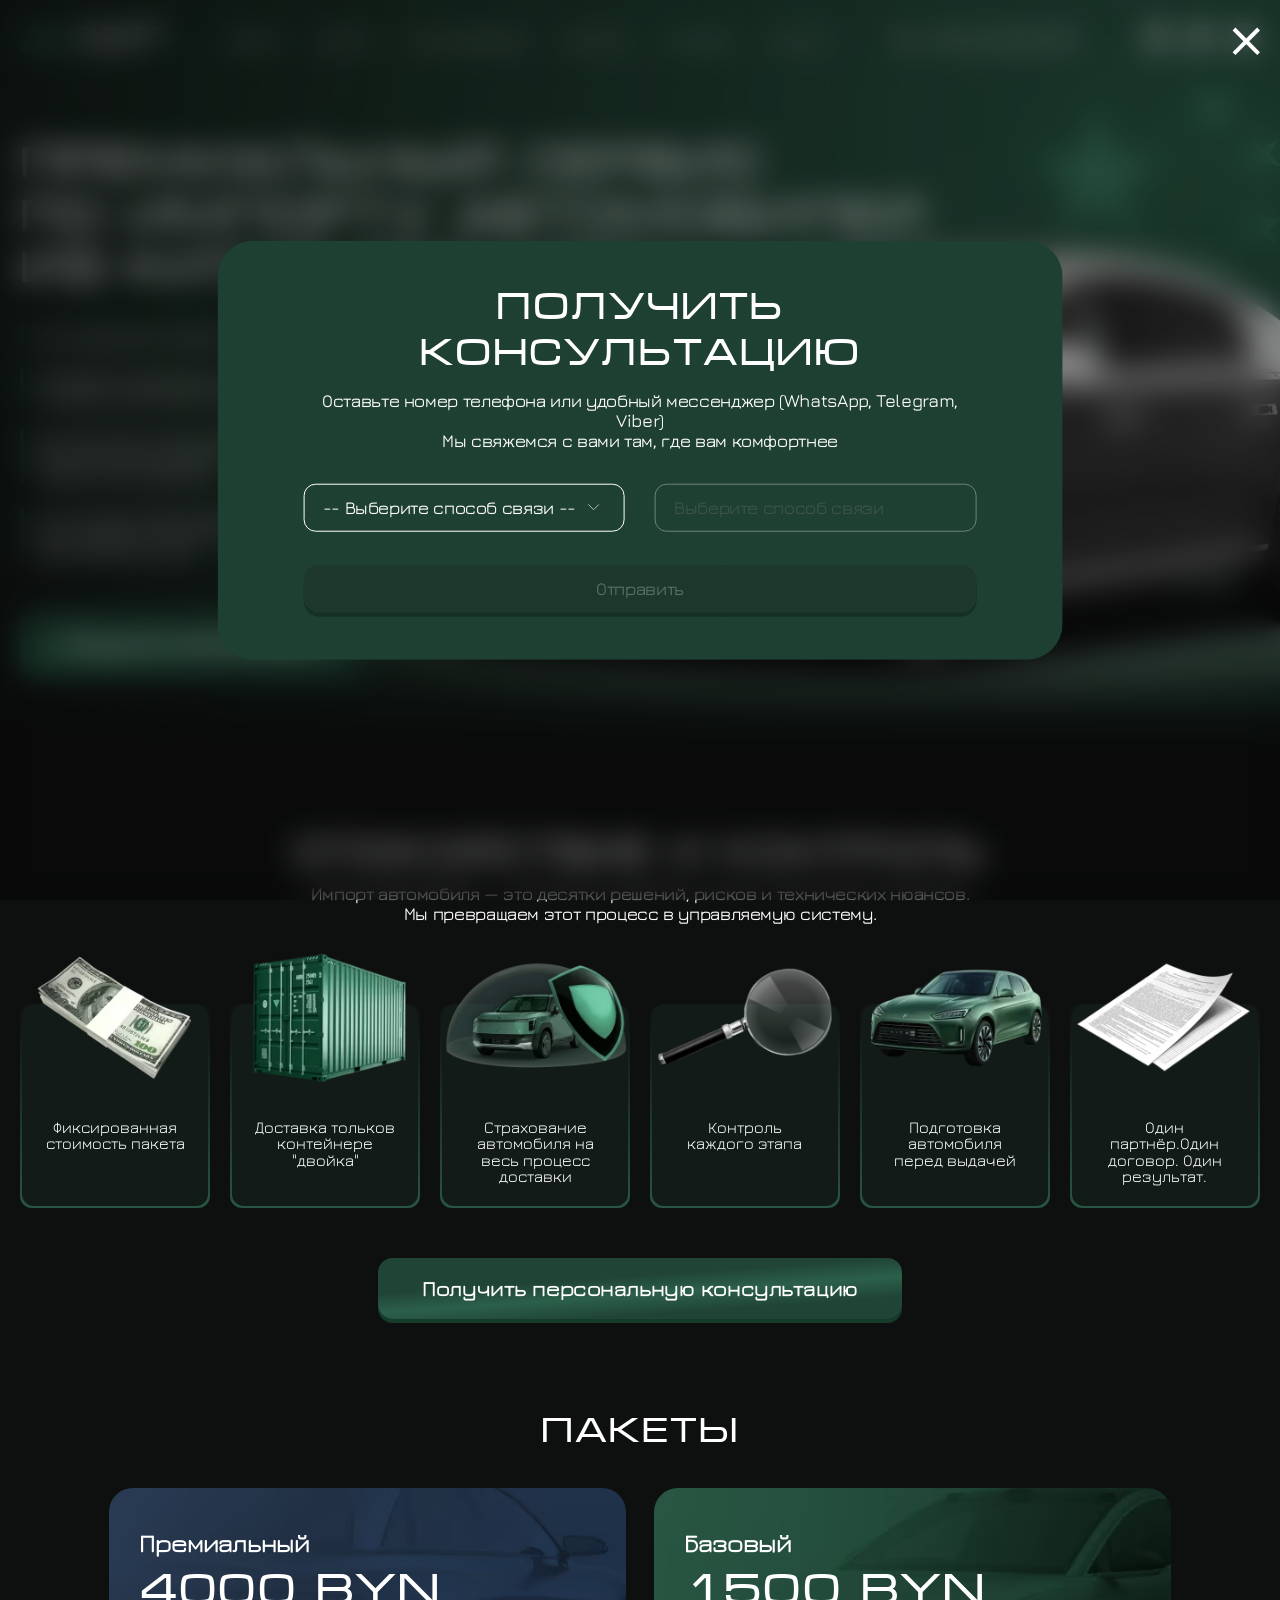
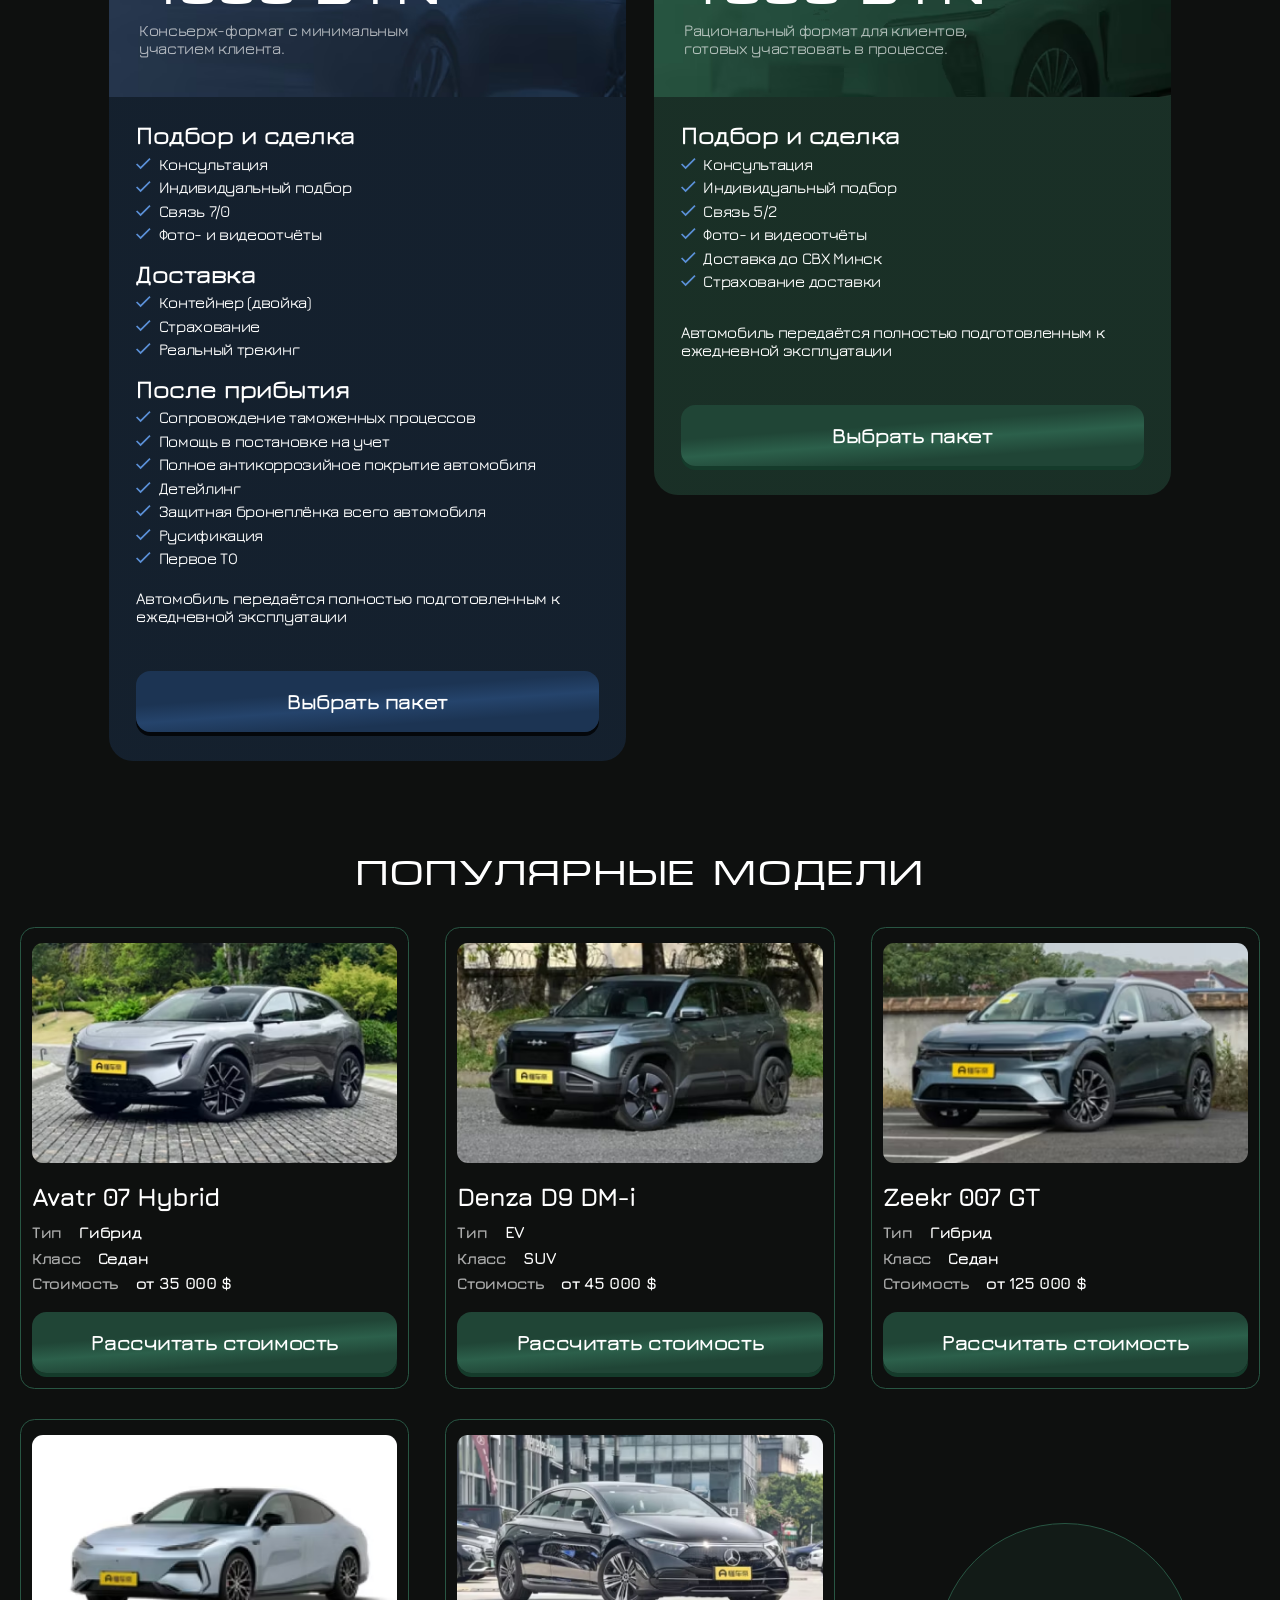
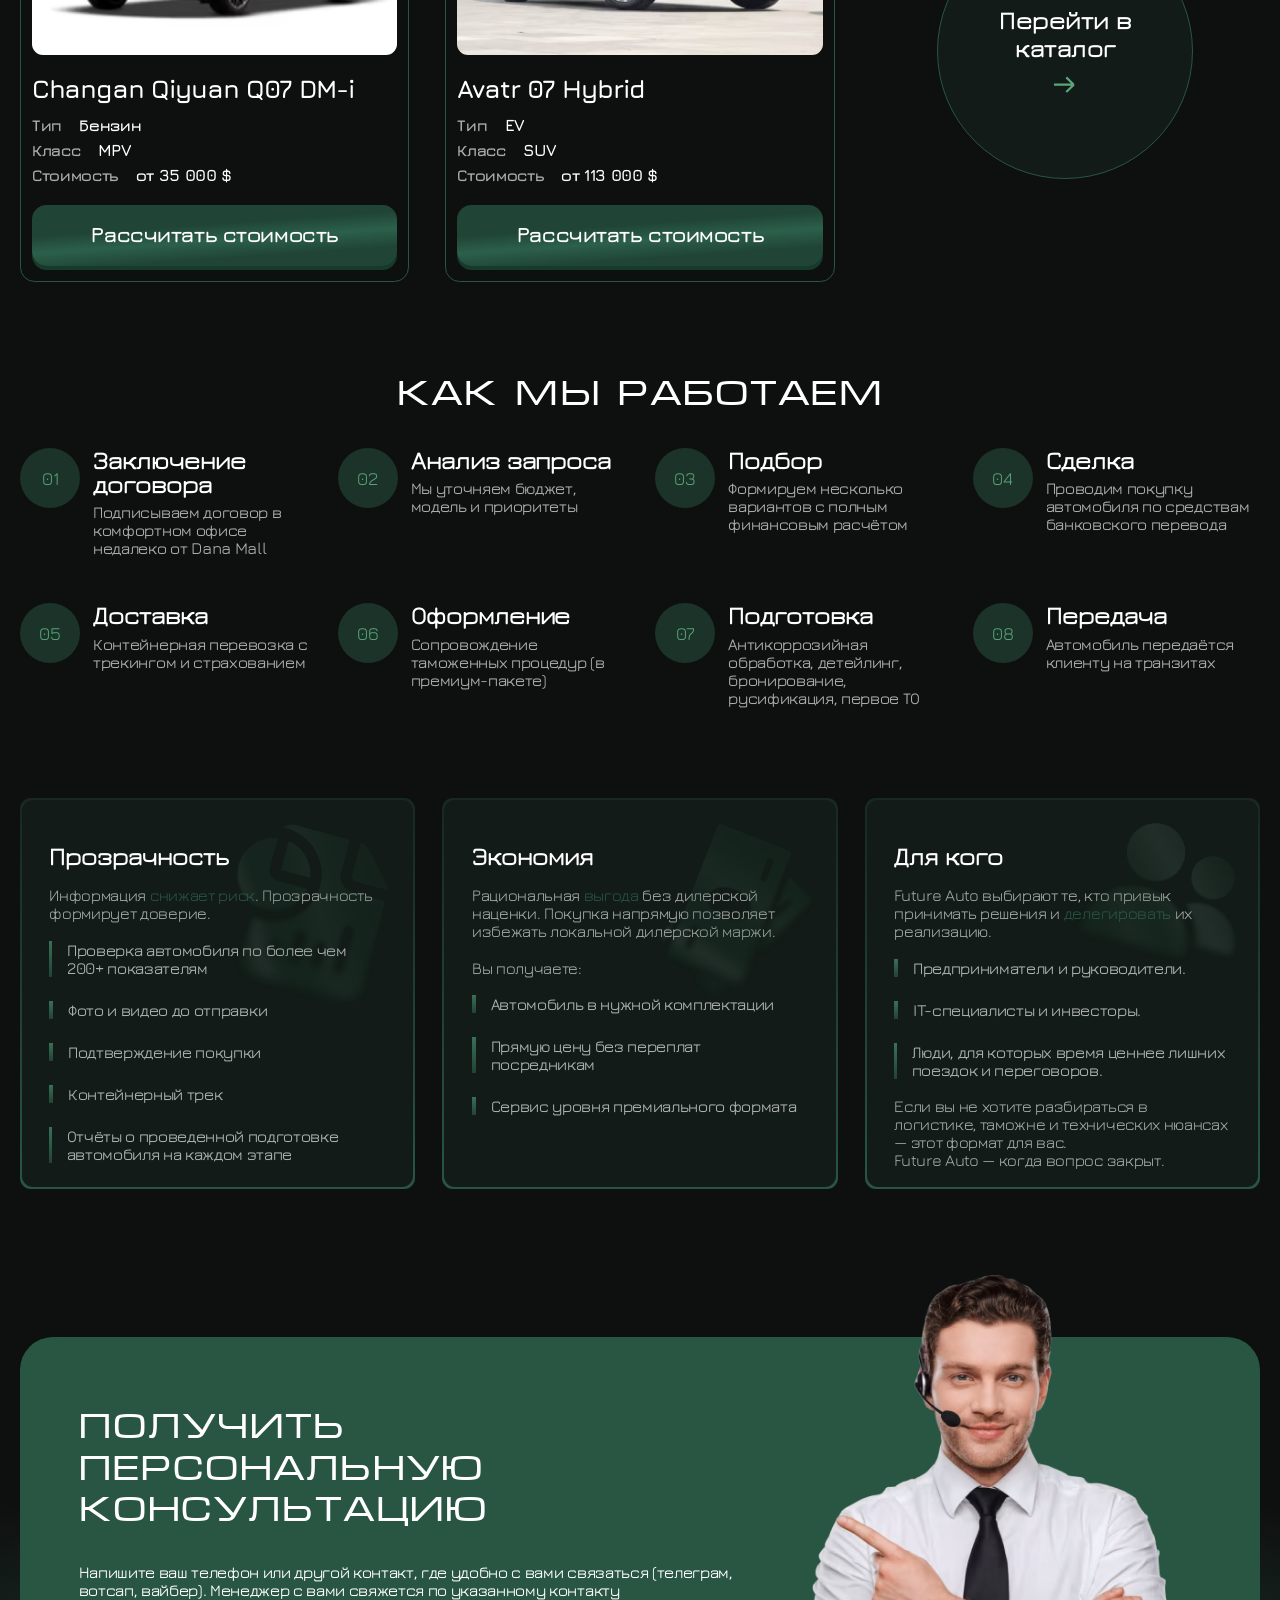
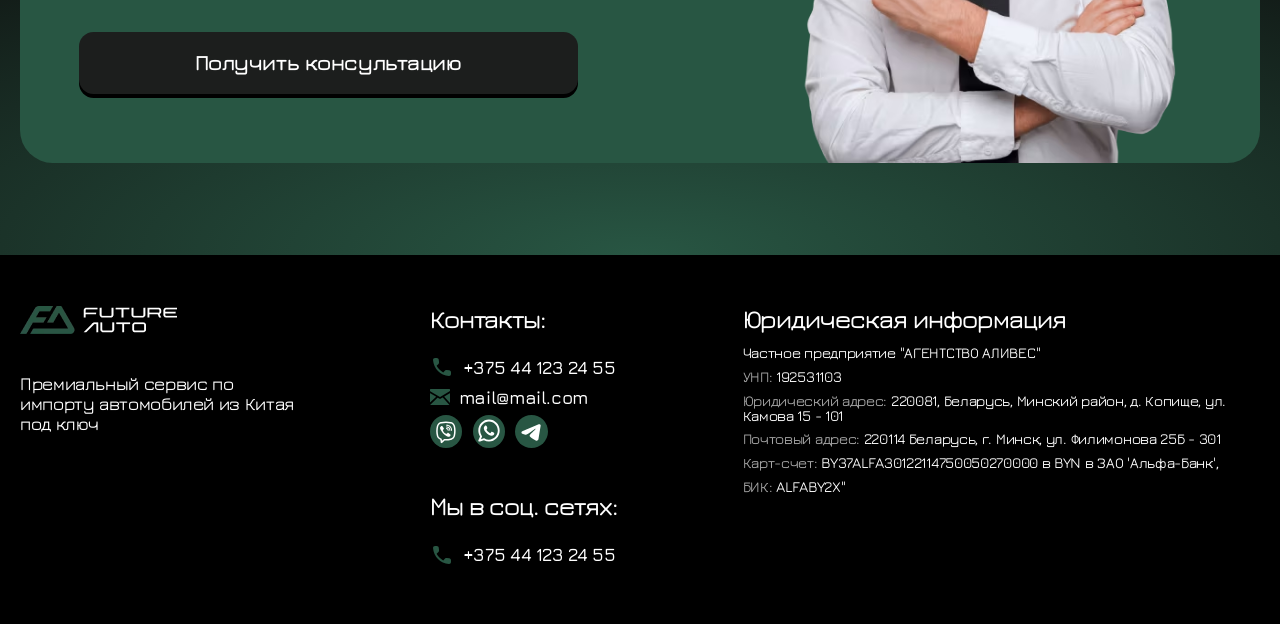
==== commit 956414e3: "feat: add popUp" ====
--- a/index.html
+++ b/index.html
@@ -809,5 +809,82 @@
         </div>
       </div>
     </footer>
+    <div class="popup_main" id="popup_main">
+      <div class="overlay">
+        <button class="close_popUp">
+          <svg
+            width="42"
+            height="42"
+            viewBox="0 0 42 42"
+            fill="none"
+            xmlns="http://www.w3.org/2000/svg"
+          >
+            <path
+              d="M9 33.5502L33.5503 9M33.5503 33.5502L9 9"
+              stroke="white"
+              stroke-width="4"
+            />
+          </svg>
+        </button>
+      </div>
+      <div class="wrap_popup">
+        <div class="wrap_content">
+          <h2>Получить консультацию</h2>
+          <div class="description">
+            Оставьте номер телефона или удобный мессенджер (WhatsApp, Telegram,
+            Viber) <br />
+            Мы свяжемся с вами там, где вам комфортнее
+          </div>
+          <form id="contact_us_form" class="contact_us_form">
+            <div class="row">
+              <div class="col dropdown_form">
+                <!-- Filter block -->
+                <div class="filter_block">
+                  <button type="button" class="filter_toggle" data-dropdown-btn>
+                    <div class="btn_label">-- Выберите способ связи --</div>
+                    <svg
+                      width="24"
+                      height="24"
+                      viewBox="0 0 24 24"
+                      fill="none"
+                      xmlns="http://www.w3.org/2000/svg"
+                    >
+                      <path
+                        d="M17 9L12 14L7 9"
+                        stroke="white"
+                        stroke-opacity="0.65"
+                        stroke-linecap="round"
+                        stroke-linejoin="round"
+                      />
+                    </svg>
+                  </button>
+                  <div class="dropdown_menu">
+                    <ul>
+                      <li>-- Выберите способ связи --</li>
+                      <li>Телефон</li>
+                      <li>Почта</li>
+                      <li>Telegram</li>
+                      <li>Viber</li>
+                      <li>WhatsApp</li>
+                    </ul>
+                  </div>
+                </div>
+              </div>
+              <div class="col">
+                <input
+                  type="tel"
+                  name="phone"
+                  placeholder="Выберите способ связи"
+                  disabled
+                />
+              </div>
+            </div>
+            <div class="row btn_wrap">
+              <input type="submit" value="Отправить" disabled />
+            </div>
+          </form>
+        </div>
+      </div>
+    </div>
   </body>
 </html>
--- a/assets/css/styles.css
+++ b/assets/css/styles.css
@@ -134,6 +134,9 @@
 
 body {
   background-color: #0e100f; }
+  @media screen and (max-width: 1000px) {
+    body {
+      background-color: black; } }
 
 *,
 ul,
@@ -157,8 +160,8 @@
   justify-content: center;
   width: fit-content;
   border-radius: 16px;
-  padding-left: 10px;
-  padding-right: 10px;
+  padding-left: 48px;
+  padding-right: 48px;
   height: 67px;
   box-shadow: 0 4px 0 0 #153b2b;
   transition: opacity 0.5s ease;
@@ -173,6 +176,18 @@
   @media screen and (max-width: 1000px) {
     .btn {
       border-radius: 16px; } }
+  @media screen and (min-width: 1001px) and (max-width: 1400px) {
+    .btn {
+      padding-left: calc(100vw * (48 / 1400)); } }
+  @media screen and (max-width: 1000px) {
+    .btn {
+      padding-left: 48px; } }
+  @media screen and (min-width: 1001px) and (max-width: 1400px) {
+    .btn {
+      padding-right: calc(100vw * (48 / 1400)); } }
+  @media screen and (max-width: 1000px) {
+    .btn {
+      padding-right: 48px; } }
   @media screen and (min-width: 1001px) and (max-width: 1400px) {
     .btn {
       height: calc(100vw * (67 / 1400)); } }
@@ -192,7 +207,9 @@
     .btn {
       font-size: 20px;
       height: 58px;
-      border-radius: 10px; } }
+      border-radius: 10px;
+      padding-left: 10px;
+      padding-right: 10px; } }
 
 header {
   position: fixed;
@@ -367,6 +384,944 @@
   .wrap_menu_mobile.active {
     top: 78px; }
 
+.pagination {
+  display: flex;
+  flex-flow: row nowrap;
+  justify-content: center;
+  margin-top: 48px;
+  margin-bottom: 48px; }
+  @media screen and (min-width: 1001px) and (max-width: 1400px) {
+    .pagination {
+      margin-top: calc(100vw * (48 / 1400)); } }
+  @media screen and (max-width: 1000px) {
+    .pagination {
+      margin-top: 48px; } }
+  @media screen and (min-width: 1001px) and (max-width: 1400px) {
+    .pagination {
+      margin-bottom: calc(100vw * (48 / 1400)); } }
+  @media screen and (max-width: 1000px) {
+    .pagination {
+      margin-bottom: 48px; } }
+  @media screen and (max-width: 1000px) {
+    .pagination {
+      margin-top: 23px;
+      margin-bottom: 23px; } }
+  .pagination__list {
+    display: flex;
+    flex-flow: row nowrap;
+    gap: 10px; }
+    @media screen and (min-width: 1001px) and (max-width: 1400px) {
+      .pagination__list {
+        gap: calc(100vw * (10 / 1400)); } }
+    @media screen and (max-width: 1000px) {
+      .pagination__list {
+        gap: 10px; } }
+    @media screen and (max-width: 1000px) {
+      .pagination__list {
+        gap: 10px;
+        justify-content: center;
+        width: fit-content;
+        margin-left: auto;
+        margin-right: auto; } }
+  .pagination__item {
+    flex: 1;
+    display: flex;
+    flex-flow: row nowrap; }
+  .pagination .pagination__link,
+  .pagination .pagination__dots {
+    border-radius: 6px;
+    display: flex;
+    flex-flow: row nowrap;
+    align-items: center;
+    justify-content: center;
+    height: 40px;
+    min-width: 32px;
+    line-height: 100%;
+    background: rgba(255, 255, 255, 0.1);
+    font-weight: 500;
+    font-size: clamp(16.1px, calc( 16.1px + (24 - 16.1) * ((100vw - 1000px) / (1400 - 1000)) ), 24px);
+    letter-spacing: -0.02em;
+    padding-left: 5px;
+    padding-right: 5px; }
+    @media screen and (min-width: 1001px) and (max-width: 1400px) {
+      .pagination .pagination__link,
+      .pagination .pagination__dots {
+        border-radius: calc(100vw * (6 / 1400)); } }
+    @media screen and (max-width: 1000px) {
+      .pagination .pagination__link,
+      .pagination .pagination__dots {
+        border-radius: 6px; } }
+    @media screen and (min-width: 1001px) and (max-width: 1400px) {
+      .pagination .pagination__link,
+      .pagination .pagination__dots {
+        height: calc(100vw * (40 / 1400)); } }
+    @media screen and (max-width: 1000px) {
+      .pagination .pagination__link,
+      .pagination .pagination__dots {
+        height: 40px; } }
+    @media screen and (min-width: 1001px) and (max-width: 1400px) {
+      .pagination .pagination__link,
+      .pagination .pagination__dots {
+        min-width: calc(100vw * (32 / 1400)); } }
+    @media screen and (max-width: 1000px) {
+      .pagination .pagination__link,
+      .pagination .pagination__dots {
+        min-width: 32px; } }
+    @media screen and (min-width: 1001px) and (max-width: 1400px) {
+      .pagination .pagination__link,
+      .pagination .pagination__dots {
+        padding-left: calc(100vw * (5 / 1400)); } }
+    @media screen and (max-width: 1000px) {
+      .pagination .pagination__link,
+      .pagination .pagination__dots {
+        padding-left: 5px; } }
+    @media screen and (min-width: 1001px) and (max-width: 1400px) {
+      .pagination .pagination__link,
+      .pagination .pagination__dots {
+        padding-right: calc(100vw * (5 / 1400)); } }
+    @media screen and (max-width: 1000px) {
+      .pagination .pagination__link,
+      .pagination .pagination__dots {
+        padding-right: 5px; } }
+    .pagination .pagination__link.pagination__link__arrow,
+    .pagination .pagination__dots.pagination__link__arrow {
+      background: none;
+      display: flex;
+      flex-flow: row nowrap;
+      justify-content: center;
+      align-items: center;
+      padding: 0;
+      transition: opacity 0.3s ease; }
+      .pagination .pagination__link.pagination__link__arrow:hover,
+      .pagination .pagination__dots.pagination__link__arrow:hover {
+        opacity: 0.3;
+        background: none; }
+      @media screen and (max-width: 1000px) {
+        .pagination .pagination__link.pagination__link__arrow,
+        .pagination .pagination__dots.pagination__link__arrow {
+          width: 34px;
+          height: 34px; }
+          .pagination .pagination__link.pagination__link__arrow svg,
+          .pagination .pagination__dots.pagination__link__arrow svg {
+            width: 100%;
+            height: 100%; } }
+    @media screen and (max-width: 1000px) {
+      .pagination .pagination__link,
+      .pagination .pagination__dots {
+        font-size: 23px;
+        width: 34px;
+        height: 34px; } }
+  .pagination .pagination__link {
+    transition: all 0.3s ease; }
+    .pagination .pagination__link:hover {
+      color: white;
+      background: #285643; }
+
+.filter_wrap {
+  margin-bottom: 48px; }
+  @media screen and (min-width: 1001px) and (max-width: 1400px) {
+    .filter_wrap {
+      margin-bottom: calc(100vw * (48 / 1400)); } }
+  @media screen and (max-width: 1000px) {
+    .filter_wrap {
+      margin-bottom: 48px; } }
+  .filter_wrap .tags_block {
+    display: flex;
+    flex-flow: row wrap;
+    min-height: 41px;
+    gap: 10px;
+    font-weight: 700;
+    font-size: clamp(12.6px, calc( 12.6px + (18 - 12.6) * ((100vw - 1000px) / (1400 - 1000)) ), 18px);
+    letter-spacing: -0.02em;
+    color: #5ba77c; }
+    @media screen and (min-width: 1001px) and (max-width: 1400px) {
+      .filter_wrap .tags_block {
+        min-height: calc(100vw * (41 / 1400)); } }
+    @media screen and (max-width: 1000px) {
+      .filter_wrap .tags_block {
+        min-height: 41px; } }
+    @media screen and (min-width: 1001px) and (max-width: 1400px) {
+      .filter_wrap .tags_block {
+        gap: calc(100vw * (10 / 1400)); } }
+    @media screen and (max-width: 1000px) {
+      .filter_wrap .tags_block {
+        gap: 10px; } }
+    .filter_wrap .tags_block .single_tag {
+      display: flex;
+      flex-flow: row nowrap;
+      align-items: center;
+      width: fit-content;
+      gap: 11px;
+      padding-left: 14px;
+      padding-right: 14px;
+      padding-top: 8px;
+      padding-bottom: 8px;
+      background: rgba(91, 167, 124, 0.25);
+      border-radius: 24px; }
+      @media screen and (min-width: 1001px) and (max-width: 1400px) {
+        .filter_wrap .tags_block .single_tag {
+          gap: calc(100vw * (11 / 1400)); } }
+      @media screen and (max-width: 1000px) {
+        .filter_wrap .tags_block .single_tag {
+          gap: 11px; } }
+      @media screen and (min-width: 1001px) and (max-width: 1400px) {
+        .filter_wrap .tags_block .single_tag {
+          padding-left: calc(100vw * (14 / 1400)); } }
+      @media screen and (max-width: 1000px) {
+        .filter_wrap .tags_block .single_tag {
+          padding-left: 14px; } }
+      @media screen and (min-width: 1001px) and (max-width: 1400px) {
+        .filter_wrap .tags_block .single_tag {
+          padding-right: calc(100vw * (14 / 1400)); } }
+      @media screen and (max-width: 1000px) {
+        .filter_wrap .tags_block .single_tag {
+          padding-right: 14px; } }
+      @media screen and (min-width: 1001px) and (max-width: 1400px) {
+        .filter_wrap .tags_block .single_tag {
+          padding-top: calc(100vw * (8 / 1400)); } }
+      @media screen and (max-width: 1000px) {
+        .filter_wrap .tags_block .single_tag {
+          padding-top: 8px; } }
+      @media screen and (min-width: 1001px) and (max-width: 1400px) {
+        .filter_wrap .tags_block .single_tag {
+          padding-bottom: calc(100vw * (8 / 1400)); } }
+      @media screen and (max-width: 1000px) {
+        .filter_wrap .tags_block .single_tag {
+          padding-bottom: 8px; } }
+      @media screen and (min-width: 1001px) and (max-width: 1400px) {
+        .filter_wrap .tags_block .single_tag {
+          border-radius: calc(100vw * (24 / 1400)); } }
+      @media screen and (max-width: 1000px) {
+        .filter_wrap .tags_block .single_tag {
+          border-radius: 24px; } }
+      .filter_wrap .tags_block .single_tag .tag_remove_btn {
+        cursor: pointer;
+        background: none;
+        border: none; }
+
+.catalog_filters_form {
+  display: flex;
+  flex-flow: row nowrap;
+  justify-content: space-between;
+  gap: 24px;
+  margin-bottom: 15px; }
+  @media screen and (min-width: 1001px) and (max-width: 1400px) {
+    .catalog_filters_form {
+      gap: calc(100vw * (24 / 1400)); } }
+  @media screen and (max-width: 1000px) {
+    .catalog_filters_form {
+      gap: 24px; } }
+  @media screen and (min-width: 1001px) and (max-width: 1400px) {
+    .catalog_filters_form {
+      margin-bottom: calc(100vw * (15 / 1400)); } }
+  @media screen and (max-width: 1000px) {
+    .catalog_filters_form {
+      margin-bottom: 15px; } }
+  .catalog_filters_form input[type="text"] {
+    background: none;
+    outline: none;
+    border: none;
+    font-weight: 500;
+    font-size: clamp(12.6px, calc( 12.6px + (18 - 12.6) * ((100vw - 1000px) / (1400 - 1000)) ), 18px);
+    letter-spacing: -0.02em;
+    color: #fff; }
+  .catalog_filters_form .dropdown_menu {
+    display: none;
+    position: absolute;
+    top: 120%;
+    z-index: 103;
+    font-weight: 500;
+    font-size: clamp(12.6px, calc( 12.6px + (18 - 12.6) * ((100vw - 1000px) / (1400 - 1000)) ), 18px);
+    letter-spacing: -0.02em;
+    color: #fff;
+    padding-top: 6px;
+    padding-bottom: 6px;
+    padding-left: 18px;
+    padding-right: 18px;
+    backdrop-filter: blur(20px);
+    background: rgba(14, 16, 15, 0.8);
+    border-radius: 12px;
+    min-width: 314px; }
+    @media screen and (min-width: 1001px) and (max-width: 1400px) {
+      .catalog_filters_form .dropdown_menu {
+        padding-top: calc(100vw * (6 / 1400)); } }
+    @media screen and (max-width: 1000px) {
+      .catalog_filters_form .dropdown_menu {
+        padding-top: 6px; } }
+    @media screen and (min-width: 1001px) and (max-width: 1400px) {
+      .catalog_filters_form .dropdown_menu {
+        padding-bottom: calc(100vw * (6 / 1400)); } }
+    @media screen and (max-width: 1000px) {
+      .catalog_filters_form .dropdown_menu {
+        padding-bottom: 6px; } }
+    @media screen and (min-width: 1001px) and (max-width: 1400px) {
+      .catalog_filters_form .dropdown_menu {
+        padding-left: calc(100vw * (18 / 1400)); } }
+    @media screen and (max-width: 1000px) {
+      .catalog_filters_form .dropdown_menu {
+        padding-left: 18px; } }
+    @media screen and (min-width: 1001px) and (max-width: 1400px) {
+      .catalog_filters_form .dropdown_menu {
+        padding-right: calc(100vw * (18 / 1400)); } }
+    @media screen and (max-width: 1000px) {
+      .catalog_filters_form .dropdown_menu {
+        padding-right: 18px; } }
+    @media screen and (min-width: 1001px) and (max-width: 1400px) {
+      .catalog_filters_form .dropdown_menu {
+        border-radius: calc(100vw * (12 / 1400)); } }
+    @media screen and (max-width: 1000px) {
+      .catalog_filters_form .dropdown_menu {
+        border-radius: 12px; } }
+    @media screen and (min-width: 1001px) and (max-width: 1400px) {
+      .catalog_filters_form .dropdown_menu {
+        min-width: calc(100vw * (314 / 1400)); } }
+    @media screen and (max-width: 1000px) {
+      .catalog_filters_form .dropdown_menu {
+        min-width: 314px; } }
+    .catalog_filters_form .dropdown_menu.open {
+      display: block; }
+    .catalog_filters_form .dropdown_menu .filter_list label {
+      cursor: pointer;
+      display: flex;
+      flex-flow: row nowrap;
+      align-items: center;
+      gap: 9px;
+      padding-top: 10px;
+      padding-bottom: 10px; }
+      @media screen and (min-width: 1001px) and (max-width: 1400px) {
+        .catalog_filters_form .dropdown_menu .filter_list label {
+          gap: calc(100vw * (9 / 1400)); } }
+      @media screen and (max-width: 1000px) {
+        .catalog_filters_form .dropdown_menu .filter_list label {
+          gap: 9px; } }
+      @media screen and (min-width: 1001px) and (max-width: 1400px) {
+        .catalog_filters_form .dropdown_menu .filter_list label {
+          padding-top: calc(100vw * (10 / 1400)); } }
+      @media screen and (max-width: 1000px) {
+        .catalog_filters_form .dropdown_menu .filter_list label {
+          padding-top: 10px; } }
+      @media screen and (min-width: 1001px) and (max-width: 1400px) {
+        .catalog_filters_form .dropdown_menu .filter_list label {
+          padding-bottom: calc(100vw * (10 / 1400)); } }
+      @media screen and (max-width: 1000px) {
+        .catalog_filters_form .dropdown_menu .filter_list label {
+          padding-bottom: 10px; } }
+      .catalog_filters_form .dropdown_menu .filter_list label input {
+        display: none; }
+      .catalog_filters_form .dropdown_menu .filter_list label img.radio_ckeck {
+        width: 20px;
+        height: 20px;
+        opacity: 0; }
+        @media screen and (min-width: 1001px) and (max-width: 1400px) {
+          .catalog_filters_form .dropdown_menu .filter_list label img.radio_ckeck {
+            width: calc(100vw * (20 / 1400)); } }
+        @media screen and (max-width: 1000px) {
+          .catalog_filters_form .dropdown_menu .filter_list label img.radio_ckeck {
+            width: 20px; } }
+        @media screen and (min-width: 1001px) and (max-width: 1400px) {
+          .catalog_filters_form .dropdown_menu .filter_list label img.radio_ckeck {
+            height: calc(100vw * (20 / 1400)); } }
+        @media screen and (max-width: 1000px) {
+          .catalog_filters_form .dropdown_menu .filter_list label img.radio_ckeck {
+            height: 20px; } }
+      .catalog_filters_form .dropdown_menu .filter_list label input:checked + img {
+        opacity: 1; }
+      .catalog_filters_form .dropdown_menu .filter_list label .fake_checkbox {
+        width: 24px;
+        height: 24px;
+        border-radius: 5px;
+        display: flex;
+        flex-flow: row nowrap;
+        align-items: center;
+        justify-content: center;
+        border: 1px solid #285643; }
+        @media screen and (min-width: 1001px) and (max-width: 1400px) {
+          .catalog_filters_form .dropdown_menu .filter_list label .fake_checkbox {
+            width: calc(100vw * (24 / 1400)); } }
+        @media screen and (max-width: 1000px) {
+          .catalog_filters_form .dropdown_menu .filter_list label .fake_checkbox {
+            width: 24px; } }
+        @media screen and (min-width: 1001px) and (max-width: 1400px) {
+          .catalog_filters_form .dropdown_menu .filter_list label .fake_checkbox {
+            height: calc(100vw * (24 / 1400)); } }
+        @media screen and (max-width: 1000px) {
+          .catalog_filters_form .dropdown_menu .filter_list label .fake_checkbox {
+            height: 24px; } }
+        @media screen and (min-width: 1001px) and (max-width: 1400px) {
+          .catalog_filters_form .dropdown_menu .filter_list label .fake_checkbox {
+            border-radius: calc(100vw * (5 / 1400)); } }
+        @media screen and (max-width: 1000px) {
+          .catalog_filters_form .dropdown_menu .filter_list label .fake_checkbox {
+            border-radius: 5px; } }
+        .catalog_filters_form .dropdown_menu .filter_list label .fake_checkbox .wrap_check {
+          width: 18px;
+          height: 18px;
+          border-radius: 4px;
+          background: #5ba77c;
+          display: flex;
+          flex-flow: row nowrap;
+          align-items: center;
+          justify-content: center;
+          display: none; }
+          @media screen and (min-width: 1001px) and (max-width: 1400px) {
+            .catalog_filters_form .dropdown_menu .filter_list label .fake_checkbox .wrap_check {
+              width: calc(100vw * (18 / 1400)); } }
+          @media screen and (max-width: 1000px) {
+            .catalog_filters_form .dropdown_menu .filter_list label .fake_checkbox .wrap_check {
+              width: 18px; } }
+          @media screen and (min-width: 1001px) and (max-width: 1400px) {
+            .catalog_filters_form .dropdown_menu .filter_list label .fake_checkbox .wrap_check {
+              height: calc(100vw * (18 / 1400)); } }
+          @media screen and (max-width: 1000px) {
+            .catalog_filters_form .dropdown_menu .filter_list label .fake_checkbox .wrap_check {
+              height: 18px; } }
+          @media screen and (min-width: 1001px) and (max-width: 1400px) {
+            .catalog_filters_form .dropdown_menu .filter_list label .fake_checkbox .wrap_check {
+              border-radius: calc(100vw * (4 / 1400)); } }
+          @media screen and (max-width: 1000px) {
+            .catalog_filters_form .dropdown_menu .filter_list label .fake_checkbox .wrap_check {
+              border-radius: 4px; } }
+          .catalog_filters_form .dropdown_menu .filter_list label .fake_checkbox .wrap_check img {
+            width: 10px;
+            height: 7px; }
+            @media screen and (min-width: 1001px) and (max-width: 1400px) {
+              .catalog_filters_form .dropdown_menu .filter_list label .fake_checkbox .wrap_check img {
+                width: calc(100vw * (10 / 1400)); } }
+            @media screen and (max-width: 1000px) {
+              .catalog_filters_form .dropdown_menu .filter_list label .fake_checkbox .wrap_check img {
+                width: 10px; } }
+            @media screen and (min-width: 1001px) and (max-width: 1400px) {
+              .catalog_filters_form .dropdown_menu .filter_list label .fake_checkbox .wrap_check img {
+                height: calc(100vw * (7 / 1400)); } }
+            @media screen and (max-width: 1000px) {
+              .catalog_filters_form .dropdown_menu .filter_list label .fake_checkbox .wrap_check img {
+                height: 7px; } }
+      .catalog_filters_form .dropdown_menu .filter_list label input:checked + .fake_checkbox .wrap_check {
+        display: flex; }
+    .catalog_filters_form .dropdown_menu .filter_list li:first-child label {
+      border-bottom: 1px solid #285643; }
+    .catalog_filters_form .dropdown_menu .filter_list li:last-child label {
+      border-bottom: none; }
+  .catalog_filters_form .filter_block {
+    position: relative;
+    width: 100%;
+    display: flex;
+    height: 48px; }
+    @media screen and (min-width: 1001px) and (max-width: 1400px) {
+      .catalog_filters_form .filter_block {
+        height: calc(100vw * (48 / 1400)); } }
+    @media screen and (max-width: 1000px) {
+      .catalog_filters_form .filter_block {
+        height: 48px; } }
+    .catalog_filters_form .filter_block.sort {
+      width: fit-content; }
+      .catalog_filters_form .filter_block.sort .filter_toggle {
+        padding: 0;
+        width: 48px;
+        height: 48px;
+        display: flex;
+        flex-flow: row nowrap;
+        justify-content: center;
+        align-items: center; }
+        @media screen and (min-width: 1001px) and (max-width: 1400px) {
+          .catalog_filters_form .filter_block.sort .filter_toggle {
+            width: calc(100vw * (48 / 1400)); } }
+        @media screen and (max-width: 1000px) {
+          .catalog_filters_form .filter_block.sort .filter_toggle {
+            width: 48px; } }
+        @media screen and (min-width: 1001px) and (max-width: 1400px) {
+          .catalog_filters_form .filter_block.sort .filter_toggle {
+            height: calc(100vw * (48 / 1400)); } }
+        @media screen and (max-width: 1000px) {
+          .catalog_filters_form .filter_block.sort .filter_toggle {
+            height: 48px; } }
+      .catalog_filters_form .filter_block.sort .filter_list label {
+        border-bottom: 1px solid #285643; }
+    .catalog_filters_form .filter_block .filter_toggle {
+      cursor: pointer;
+      width: 100%;
+      border-radius: 12px;
+      padding-top: 12px;
+      padding-bottom: 12px;
+      padding-left: 18px;
+      padding-right: 18px;
+      background: rgba(40, 86, 67, 0.15);
+      border: 1px solid #285643;
+      display: flex;
+      flex-flow: row nowrap;
+      align-items: center;
+      justify-content: space-between; }
+      @media screen and (min-width: 1001px) and (max-width: 1400px) {
+        .catalog_filters_form .filter_block .filter_toggle {
+          border-radius: calc(100vw * (12 / 1400)); } }
+      @media screen and (max-width: 1000px) {
+        .catalog_filters_form .filter_block .filter_toggle {
+          border-radius: 12px; } }
+      @media screen and (min-width: 1001px) and (max-width: 1400px) {
+        .catalog_filters_form .filter_block .filter_toggle {
+          padding-top: calc(100vw * (12 / 1400)); } }
+      @media screen and (max-width: 1000px) {
+        .catalog_filters_form .filter_block .filter_toggle {
+          padding-top: 12px; } }
+      @media screen and (min-width: 1001px) and (max-width: 1400px) {
+        .catalog_filters_form .filter_block .filter_toggle {
+          padding-bottom: calc(100vw * (12 / 1400)); } }
+      @media screen and (max-width: 1000px) {
+        .catalog_filters_form .filter_block .filter_toggle {
+          padding-bottom: 12px; } }
+      @media screen and (min-width: 1001px) and (max-width: 1400px) {
+        .catalog_filters_form .filter_block .filter_toggle {
+          padding-left: calc(100vw * (18 / 1400)); } }
+      @media screen and (max-width: 1000px) {
+        .catalog_filters_form .filter_block .filter_toggle {
+          padding-left: 18px; } }
+      @media screen and (min-width: 1001px) and (max-width: 1400px) {
+        .catalog_filters_form .filter_block .filter_toggle {
+          padding-right: calc(100vw * (18 / 1400)); } }
+      @media screen and (max-width: 1000px) {
+        .catalog_filters_form .filter_block .filter_toggle {
+          padding-right: 18px; } }
+      .catalog_filters_form .filter_block .filter_toggle .btn_label {
+        font-weight: 500;
+        font-size: clamp(12.6px, calc( 12.6px + (18 - 12.6) * ((100vw - 1000px) / (1400 - 1000)) ), 18px);
+        line-height: 110%;
+        letter-spacing: -0.02em;
+        color: rgba(255, 255, 255, 0.65); }
+  .catalog_filters_form .filter_block_price {
+    width: 100%;
+    height: 48px; }
+    @media screen and (min-width: 1001px) and (max-width: 1400px) {
+      .catalog_filters_form .filter_block_price {
+        height: calc(100vw * (48 / 1400)); } }
+    @media screen and (max-width: 1000px) {
+      .catalog_filters_form .filter_block_price {
+        height: 48px; } }
+    .catalog_filters_form .filter_block_price .wrap_block_price {
+      height: 100%;
+      border-radius: 12px;
+      padding-top: 12px;
+      padding-bottom: 12px;
+      padding-left: 18px;
+      padding-right: 18px;
+      background: rgba(40, 86, 67, 0.15);
+      border: 1px solid #285643;
+      display: flex;
+      flex-flow: row nowrap;
+      align-items: center;
+      justify-content: space-between; }
+      @media screen and (min-width: 1001px) and (max-width: 1400px) {
+        .catalog_filters_form .filter_block_price .wrap_block_price {
+          border-radius: calc(100vw * (12 / 1400)); } }
+      @media screen and (max-width: 1000px) {
+        .catalog_filters_form .filter_block_price .wrap_block_price {
+          border-radius: 12px; } }
+      @media screen and (min-width: 1001px) and (max-width: 1400px) {
+        .catalog_filters_form .filter_block_price .wrap_block_price {
+          padding-top: calc(100vw * (12 / 1400)); } }
+      @media screen and (max-width: 1000px) {
+        .catalog_filters_form .filter_block_price .wrap_block_price {
+          padding-top: 12px; } }
+      @media screen and (min-width: 1001px) and (max-width: 1400px) {
+        .catalog_filters_form .filter_block_price .wrap_block_price {
+          padding-bottom: calc(100vw * (12 / 1400)); } }
+      @media screen and (max-width: 1000px) {
+        .catalog_filters_form .filter_block_price .wrap_block_price {
+          padding-bottom: 12px; } }
+      @media screen and (min-width: 1001px) and (max-width: 1400px) {
+        .catalog_filters_form .filter_block_price .wrap_block_price {
+          padding-left: calc(100vw * (18 / 1400)); } }
+      @media screen and (max-width: 1000px) {
+        .catalog_filters_form .filter_block_price .wrap_block_price {
+          padding-left: 18px; } }
+      @media screen and (min-width: 1001px) and (max-width: 1400px) {
+        .catalog_filters_form .filter_block_price .wrap_block_price {
+          padding-right: calc(100vw * (18 / 1400)); } }
+      @media screen and (max-width: 1000px) {
+        .catalog_filters_form .filter_block_price .wrap_block_price {
+          padding-right: 18px; } }
+      .catalog_filters_form .filter_block_price .wrap_block_price .col {
+        flex: 1;
+        font-weight: 500;
+        font-size: clamp(12.6px, calc( 12.6px + (18 - 12.6) * ((100vw - 1000px) / (1400 - 1000)) ), 18px);
+        letter-spacing: -0.02em;
+        color: rgba(255, 255, 255, 0.65); }
+        .catalog_filters_form .filter_block_price .wrap_block_price .col input {
+          width: 100%;
+          color: #fff; }
+          .catalog_filters_form .filter_block_price .wrap_block_price .col input::placeholder {
+            color: #fff; }
+  .catalog_filters_form .form_submit_btn {
+    width: 100%;
+    height: 48px;
+    display: flex;
+    flex-flow: row nowrap;
+    border-radius: 16px;
+    border: none;
+    font-weight: 700;
+    font-size: clamp(14px, calc( 14px + (20 - 14) * ((100vw - 1000px) / (1400 - 1000)) ), 20px);
+    letter-spacing: -0.02em;
+    text-align: center;
+    color: #fff;
+    cursor: pointer;
+    background: linear-gradient(176deg, #204536 37.02%, #2c604b 56.25%, #204536 76.92%); }
+    @media screen and (min-width: 1001px) and (max-width: 1400px) {
+      .catalog_filters_form .form_submit_btn {
+        height: calc(100vw * (48 / 1400)); } }
+    @media screen and (max-width: 1000px) {
+      .catalog_filters_form .form_submit_btn {
+        height: 48px; } }
+    @media screen and (min-width: 1001px) and (max-width: 1400px) {
+      .catalog_filters_form .form_submit_btn {
+        border-radius: calc(100vw * (16 / 1400)); } }
+    @media screen and (max-width: 1000px) {
+      .catalog_filters_form .form_submit_btn {
+        border-radius: 16px; } }
+
+.filter_wrap_mobile {
+  margin-bottom: 23px;
+  flex-flow: row nowrap;
+  justify-content: space-between;
+  display: none; }
+  @media screen and (max-width: 1000px) {
+    .filter_wrap_mobile {
+      display: flex; } }
+  .filter_wrap_mobile .dropdown_menu {
+    display: none;
+    position: absolute;
+    top: 120%;
+    z-index: 103;
+    font-weight: 500;
+    font-style: 16px;
+    letter-spacing: -0.02em;
+    color: #fff;
+    padding: 6px 18px;
+    backdrop-filter: blur(20px);
+    background: rgba(14, 16, 15, 0.8);
+    border-radius: 10px;
+    min-width: 300px; }
+    .filter_wrap_mobile .dropdown_menu.open {
+      display: block; }
+    .filter_wrap_mobile .dropdown_menu .filter_list label {
+      cursor: pointer;
+      display: flex;
+      flex-flow: row nowrap;
+      align-items: center;
+      gap: 9px;
+      padding-top: 9px;
+      padding-bottom: 9px; }
+      .filter_wrap_mobile .dropdown_menu .filter_list label input {
+        display: none; }
+      .filter_wrap_mobile .dropdown_menu .filter_list label img.radio_ckeck {
+        width: 20px;
+        height: 20px;
+        opacity: 0; }
+      .filter_wrap_mobile .dropdown_menu .filter_list label input:checked + img {
+        opacity: 1; }
+    .filter_wrap_mobile .dropdown_menu .filter_list li:first-child label {
+      border-bottom: 1px solid #285643; }
+    .filter_wrap_mobile .dropdown_menu .filter_list li:last-child label {
+      border-bottom: none; }
+  .filter_wrap_mobile .filter_block {
+    position: relative;
+    width: fit-content;
+    display: flex; }
+    .filter_wrap_mobile .filter_block.sort {
+      width: fit-content; }
+      .filter_wrap_mobile .filter_block.sort .filter_list label {
+        border-bottom: 1px solid #285643; }
+    .filter_wrap_mobile .filter_block .filter_toggle {
+      cursor: pointer;
+      width: 100%;
+      border-radius: 8px;
+      padding: 8px 15px;
+      background: rgba(40, 86, 67, 0.15);
+      border: 1px solid #285643;
+      display: flex;
+      flex-flow: row nowrap;
+      align-items: center;
+      justify-content: space-between;
+      gap: 6px; }
+      .filter_wrap_mobile .filter_block .filter_toggle .btn_label {
+        font-weight: 500;
+        font-size: 16px;
+        line-height: 110%;
+        letter-spacing: -0.02em;
+        color: #fff;
+        white-space: nowrap; }
+
+.filters_popup_mobile {
+  position: fixed;
+  width: 100%;
+  height: 100%;
+  top: -120%;
+  left: 0;
+  z-index: 110;
+  background-color: black;
+  padding: 26px 22px 30px;
+  transition: top 0.5s ease; }
+  .filters_popup_mobile.active {
+    top: 0; }
+  .filters_popup_mobile .wrap_filters {
+    display: flex;
+    flex-flow: column nowrap;
+    justify-content: space-between;
+    height: 100%; }
+  .filters_popup_mobile h3 {
+    font-weight: 700;
+    font-size: 23px;
+    line-height: 110%;
+    letter-spacing: -0.02em;
+    color: #fff;
+    margin-bottom: 10px; }
+  .filters_popup_mobile .header {
+    display: flex;
+    flex-flow: row nowrap;
+    justify-content: space-between;
+    align-items: center;
+    padding-bottom: 26px;
+    margin-bottom: 23px;
+    border-bottom: 1px solid rgba(255, 255, 255, 0.2); }
+    .filters_popup_mobile .header h2 {
+      font-weight: 400;
+      font-size: 24px;
+      line-height: 120%;
+      color: #fff;
+      margin: 0;
+      padding: 0; }
+    .filters_popup_mobile .header button {
+      cursor: pointer;
+      background: none;
+      border: none; }
+  .filters_popup_mobile form {
+    display: flex;
+    flex-flow: column nowrap;
+    gap: 23px; }
+    .filters_popup_mobile form .filter_block {
+      display: flex;
+      flex-flow: column nowrap; }
+      .filters_popup_mobile form .filter_block.price {
+        width: 100%; }
+    .filters_popup_mobile form .wrap_block_price {
+      display: flex;
+      flex-flow: row nowrap;
+      gap: 19px; }
+      .filters_popup_mobile form .wrap_block_price .col {
+        flex: 1; }
+        .filters_popup_mobile form .wrap_block_price .col input {
+          width: 100%;
+          background: none;
+          padding: 11px 15px;
+          border: 1px solid #285643;
+          outline: none;
+          border-radius: 8px; }
+    .filters_popup_mobile form .filter_list {
+      display: flex;
+      flex-flow: column nowrap;
+      gap: 10px; }
+      .filters_popup_mobile form .filter_list label {
+        font-weight: 500;
+        font-size: 16px;
+        line-height: 110%;
+        letter-spacing: -0.02em;
+        color: #fff;
+        display: flex;
+        flex-flow: row nowrap;
+        align-items: center;
+        gap: 10px; }
+        .filters_popup_mobile form .filter_list label input {
+          display: none; }
+        .filters_popup_mobile form .filter_list label .fake_checkbox {
+          width: 26px;
+          height: 26px;
+          border-radius: 6px;
+          display: flex;
+          flex-flow: row nowrap;
+          align-items: center;
+          justify-content: center;
+          border: 1px solid #285643; }
+          .filters_popup_mobile form .filter_list label .fake_checkbox .wrap_check {
+            width: 20px;
+            height: 20px;
+            border-radius: 4px;
+            background: #5ba77c;
+            display: flex;
+            flex-flow: row nowrap;
+            align-items: center;
+            justify-content: center;
+            display: none; }
+            .filters_popup_mobile form .filter_list label .fake_checkbox .wrap_check img {
+              width: 12px;
+              height: 8px; }
+        .filters_popup_mobile form .filter_list label input:checked + .fake_checkbox .wrap_check {
+          display: flex; }
+  .filters_popup_mobile .btn_block {
+    display: flex;
+    flex-flow: row nowrap;
+    gap: 13px;
+    width: 100%;
+    padding-top: 23px;
+    border-top: 1px solid rgba(255, 255, 255, 0.2); }
+    .filters_popup_mobile .btn_block input {
+      height: 58px;
+      border-radius: 10px;
+      font-weight: 700;
+      font-size: 20px;
+      letter-spacing: -0.02em;
+      text-align: center;
+      color: #fff;
+      background: none;
+      border: 1px solid #285643; }
+      .filters_popup_mobile .btn_block input[type="reset"] {
+        flex: 1; }
+      .filters_popup_mobile .btn_block input[type="submit"] {
+        flex: 2;
+        box-shadow: 0 3px 0 0 #153b2b;
+        background: linear-gradient(176deg, #204536 37.02%, #2c604b 56.25%, #204536 76.92%); }
+
+.popup_main {
+  z-index: 400;
+  position: fixed;
+  inset: 0; }
+  .popup_main .overlay {
+    position: fixed;
+    inset: 0;
+    z-index: 400;
+    backdrop-filter: blur(15px);
+    background: rgba(0, 0, 0, 0.35); }
+    .popup_main .overlay button {
+      position: fixed;
+      top: 19px;
+      right: 19px;
+      width: 42px;
+      height: 42px;
+      background: none;
+      border: none;
+      cursor: pointer;
+      transition: opacity 0.3s ease; }
+      .popup_main .overlay button:hover {
+        opacity: 0.6; }
+  .popup_main .wrap_popup {
+    width: 100%;
+    height: 100%;
+    position: relative; }
+    .popup_main .wrap_popup .wrap_content {
+      position: absolute;
+      top: 50%;
+      left: 50%;
+      z-index: 401;
+      transform: translate(-50%, -50%);
+      width: 924px;
+      padding: 42px 86px 47px;
+      border-radius: 36px;
+      background: linear-gradient(180deg, rgba(0, 0, 0, 0.25) 0%, rgba(0, 0, 0, 0.25) 60.1%), #285643; }
+      @media screen and (min-width: 1001px) and (max-width: 1400px) {
+        .popup_main .wrap_popup .wrap_content {
+          width: calc(100vw * (924 / 1400)); } }
+      @media screen and (max-width: 1000px) {
+        .popup_main .wrap_popup .wrap_content {
+          width: 924px; } }
+      .popup_main .wrap_popup .wrap_content h2 {
+        font-weight: 400;
+        font-size: 38px;
+        text-align: center;
+        text-transform: uppercase;
+        margin-bottom: 17px; }
+      .popup_main .wrap_popup .wrap_content .description {
+        font-weight: 500;
+        font-size: 18px;
+        line-height: 110%;
+        letter-spacing: -0.02em;
+        text-align: center;
+        margin-bottom: 33px; }
+  .popup_main .row {
+    display: flex;
+    flex-flow: row nowrap;
+    width: 100%;
+    gap: 30px; }
+    .popup_main .row .col {
+      flex: 1;
+      width: 100%; }
+  .popup_main .filter_block {
+    position: relative; }
+    .popup_main .filter_block .filter_toggle {
+      font-weight: 500;
+      font-size: 18px;
+      letter-spacing: -0.02em;
+      display: flex;
+      width: 100%;
+      justify-content: space-between;
+      align-items: center;
+      border: 1px solid #ffffff;
+      border-radius: 12px;
+      background: none;
+      height: 48px;
+      padding-left: 18px;
+      padding-right: 18px;
+      cursor: pointer; }
+      .popup_main .filter_block .filter_toggle.active {
+        border-bottom-left-radius: 0;
+        border-bottom-right-radius: 0;
+        border-bottom: none;
+        backdrop-filter: blur(5px);
+        background: rgba(40, 86, 67, 0.8); }
+    .popup_main .filter_block .dropdown_menu {
+      display: none;
+      position: absolute;
+      top: 100%;
+      border-radius: 12px;
+      border-top-left-radius: 0;
+      border-top-right-radius: 0;
+      backdrop-filter: blur(5px);
+      z-index: 401;
+      background: rgba(40, 86, 67, 0.8);
+      width: 100%;
+      border: 1px solid #ffffff; }
+      .popup_main .filter_block .dropdown_menu.open {
+        display: block; }
+      .popup_main .filter_block .dropdown_menu li {
+        padding: 12px 18px;
+        font-size: 18px;
+        cursor: pointer; }
+        .popup_main .filter_block .dropdown_menu li:hover {
+          background: rgba(255, 255, 255, 0.1); }
+  .popup_main .contact_us_form {
+    display: flex;
+    flex-flow: column nowrap;
+    gap: 33px; }
+  .popup_main input {
+    font-weight: 500;
+    font-size: 18px;
+    letter-spacing: -0.02em;
+    display: flex;
+    width: 100%;
+    justify-content: space-between;
+    align-items: center;
+    border: 1px solid #ffffff;
+    border-radius: 12px;
+    background: none;
+    height: 48px;
+    padding-left: 18px;
+    padding-right: 18px; }
+    .popup_main input:disabled {
+      opacity: 0.35; }
+  .popup_main .btn_wrap input[type="submit"] {
+    border-radius: 16px;
+    padding: 19px 48px 22px;
+    box-shadow: 0 4px 0 0 #000;
+    border: none;
+    display: flex;
+    flex-flow: row nowrap;
+    align-items: center;
+    justify-content: center;
+    padding: 0;
+    padding-left: 18px;
+    padding-right: 18px;
+    background: linear-gradient(176deg, rgba(255, 255, 255, 0.06) 37.02%, rgba(255, 255, 255, 0.06) 56.25%, rgba(255, 255, 255, 0.06) 76.92%), #0e100f; }
+    .popup_main .btn_wrap input[type="submit"]:disabled {
+      box-shadow: 0 4px 0 0 #000;
+      background: linear-gradient(176deg, rgba(255, 255, 255, 0.06) 37.02%, rgba(255, 255, 255, 0.06) 56.25%, rgba(255, 255, 255, 0.06) 76.92%), #0e100f;
+      opacity: 0.25; }
+
 h1 {
   font-family: "Micra", sans-serif;
   font-weight: normal;
@@ -428,13 +1383,19 @@
     height: 100%;
     border-radius: 100%;
     background: radial-gradient(50% 50% at 50% 50%, #285643 0%, rgba(40, 86, 67, 0) 100%); }
+  .wrap_gradient_center.right {
+    top: 60%;
+    left: unset;
+    right: 0; }
+    .wrap_gradient_center.right .gradient {
+      transform: translateX(60%); }
   @media screen and (max-width: 1000px) {
     .wrap_gradient_center {
       display: none; } }
 
 .wrap_gradient_top {
   position: absolute;
-  top: 0;
+  top: -150px;
   right: 0;
   z-index: -1;
   width: 100%;
@@ -472,30 +1433,33 @@
   z-index: -1;
   width: 100%;
   overflow: hidden;
-  height: 1800px;
-  width: 1800px;
+  height: 1400px;
+  width: 1400px;
   overflow: clip;
   opacity: 0.7; }
   @media screen and (min-width: 1001px) and (max-width: 1400px) {
     .wrap_gradient_bottom {
-      height: calc(100vw * (1800 / 1400)); } }
+      height: calc(100vw * (1400 / 1400)); } }
   @media screen and (max-width: 1000px) {
     .wrap_gradient_bottom {
-      height: 1800px; } }
+      height: 1400px; } }
   @media screen and (min-width: 1001px) and (max-width: 1400px) {
     .wrap_gradient_bottom {
-      width: calc(100vw * (1800 / 1400)); } }
+      width: calc(100vw * (1400 / 1400)); } }
   @media screen and (max-width: 1000px) {
     .wrap_gradient_bottom {
-      width: 1800px; } }
+      width: 1400px; } }
   .wrap_gradient_bottom .gradient {
     width: 100%;
     height: 100%;
     border-radius: 100%;
     background: radial-gradient(50% 50% at 50% 50%, #285643 0%, rgba(40, 86, 67, 0) 100%);
     transform: translate(55%, 30%); }
-  .wrap_gradient_bottom.left .gradient {
-    transform: translate(-50%, 50%); }
+  .wrap_gradient_bottom.left {
+    right: unset;
+    left: 0; }
+    .wrap_gradient_bottom.left .gradient {
+      transform: translate(-40%, 20%); }
   @media screen and (max-width: 1000px) {
     .wrap_gradient_bottom {
       display: none; } }
@@ -2243,7 +3207,9 @@
   @media screen and (max-width: 1000px) {
     .header_page {
       padding: 0 23px 38px;
-      margin-top: 102px; }
+      margin-top: 102px;
+      border-bottom-right-radius: 30px;
+      border-bottom-left-radius: 30px; }
       .header_page br {
         display: none; } }
 
@@ -2423,4 +3389,720 @@
     .steps_section {
       margin-top: 51px; } }
 
+.guarantee_page .wrap_gradient {
+  display: none; }
+.guarantee_page .advantages_section .wrap_section {
+  flex-flow: row wrap; }
+.guarantee_page .advantages_section .advantage {
+  flex: 1 1 350px; }
+  .guarantee_page .advantages_section .advantage .wrap_advantage .features_list {
+    gap: 12px; }
+    @media screen and (min-width: 1001px) and (max-width: 1400px) {
+      .guarantee_page .advantages_section .advantage .wrap_advantage .features_list {
+        gap: calc(100vw * (12 / 1400)); } }
+    @media screen and (max-width: 1000px) {
+      .guarantee_page .advantages_section .advantage .wrap_advantage .features_list {
+        gap: 12px; } }
+  @media screen and (max-width: 1000px) {
+    .guarantee_page .advantages_section .advantage .bg_wrap img {
+      width: 160px; } }
+.guarantee_page .btn_block {
+  margin-top: 48px;
+  padding-left: 20px;
+  padding-right: 20px; }
+  @media screen and (min-width: 1001px) and (max-width: 1400px) {
+    .guarantee_page .btn_block {
+      margin-top: calc(100vw * (48 / 1400)); } }
+  @media screen and (max-width: 1000px) {
+    .guarantee_page .btn_block {
+      margin-top: 48px; } }
+  .guarantee_page .btn_block a {
+    margin-left: auto;
+    margin-right: auto; }
+    @media screen and (max-width: 1000px) {
+      .guarantee_page .btn_block a {
+        width: 100%; } }
+  @media screen and (max-width: 1000px) {
+    .guarantee_page .btn_block {
+      margin-top: 23px; } }
+
+.contacts_page .wrap_gradient {
+  display: none; }
+  @media screen and (max-width: 1000px) {
+    .contacts_page .wrap_gradient {
+      display: block; } }
+.contacts_page .header_page .btn_block {
+  margin-top: 30px; }
+  @media screen and (min-width: 1001px) and (max-width: 1400px) {
+    .contacts_page .header_page .btn_block {
+      margin-top: calc(100vw * (30 / 1400)); } }
+  @media screen and (max-width: 1000px) {
+    .contacts_page .header_page .btn_block {
+      margin-top: 30px; } }
+  .contacts_page .header_page .btn_block a {
+    margin-left: auto;
+    margin-right: auto; }
+    @media screen and (max-width: 1000px) {
+      .contacts_page .header_page .btn_block a {
+        width: 100%; } }
+  @media screen and (max-width: 1000px) {
+    .contacts_page .header_page .btn_block {
+      margin-top: 11px; } }
+
+.contacts_section {
+  margin-top: 80px; }
+  @media screen and (min-width: 1001px) and (max-width: 1400px) {
+    .contacts_section {
+      margin-top: calc(100vw * (80 / 1400)); } }
+  @media screen and (max-width: 1000px) {
+    .contacts_section {
+      margin-top: 80px; } }
+  @media screen and (max-width: 1000px) {
+    .contacts_section {
+      margin-top: 51px; } }
+  .contacts_section .wrap_section {
+    padding-left: 20px;
+    padding-right: 20px;
+    width: 100%;
+    max-width: 1400px;
+    margin-left: auto;
+    margin-right: auto;
+    display: flex;
+    flex-flow: row nowrap;
+    gap: 32px; }
+    @media screen and (min-width: 1001px) and (max-width: 1400px) {
+      .contacts_section .wrap_section {
+        max-width: calc(100vw * (1400 / 1400)); } }
+    @media screen and (max-width: 1000px) {
+      .contacts_section .wrap_section {
+        max-width: 1400px; } }
+    @media screen and (min-width: 1001px) and (max-width: 1400px) {
+      .contacts_section .wrap_section {
+        gap: calc(100vw * (32 / 1400)); } }
+    @media screen and (max-width: 1000px) {
+      .contacts_section .wrap_section {
+        gap: 32px; } }
+    @media screen and (max-width: 1000px) {
+      .contacts_section .wrap_section {
+        flex-direction: column; } }
+  .contacts_section h2 {
+    margin-bottom: 12px; }
+    @media screen and (min-width: 1001px) and (max-width: 1400px) {
+      .contacts_section h2 {
+        margin-bottom: calc(100vw * (12 / 1400)); } }
+    @media screen and (max-width: 1000px) {
+      .contacts_section h2 {
+        margin-bottom: 12px; } }
+  .contacts_section h3 {
+    font-weight: 700;
+    font-size: clamp(19.6px, calc( 19.6px + (28 - 19.6) * ((100vw - 1000px) / (1400 - 1000)) ), 28px);
+    letter-spacing: -0.04em;
+    margin-bottom: 12px; }
+    @media screen and (min-width: 1001px) and (max-width: 1400px) {
+      .contacts_section h3 {
+        margin-bottom: calc(100vw * (12 / 1400)); } }
+    @media screen and (max-width: 1000px) {
+      .contacts_section h3 {
+        margin-bottom: 12px; } }
+    @media screen and (max-width: 1000px) {
+      .contacts_section h3 {
+        margin-bottom: 10px; } }
+  .contacts_section .contacts_list {
+    display: flex;
+    flex-flow: column nowrap;
+    gap: 10px; }
+    @media screen and (min-width: 1001px) and (max-width: 1400px) {
+      .contacts_section .contacts_list {
+        gap: calc(100vw * (10 / 1400)); } }
+    @media screen and (max-width: 1000px) {
+      .contacts_section .contacts_list {
+        gap: 10px; } }
+    .contacts_section .contacts_list li a {
+      display: flex;
+      flex-flow: row nowrap;
+      align-items: center;
+      gap: 10px;
+      font-weight: 700;
+      font-size: clamp(14px, calc( 14px + (20 - 14) * ((100vw - 1000px) / (1400 - 1000)) ), 20px);
+      letter-spacing: -0.02em; }
+      @media screen and (min-width: 1001px) and (max-width: 1400px) {
+        .contacts_section .contacts_list li a {
+          gap: calc(100vw * (10 / 1400)); } }
+      @media screen and (max-width: 1000px) {
+        .contacts_section .contacts_list li a {
+          gap: 10px; } }
+      .contacts_section .contacts_list li a img {
+        width: 24px; }
+        @media screen and (min-width: 1001px) and (max-width: 1400px) {
+          .contacts_section .contacts_list li a img {
+            width: calc(100vw * (24 / 1400)); } }
+        @media screen and (max-width: 1000px) {
+          .contacts_section .contacts_list li a img {
+            width: 24px; } }
+        @media screen and (max-width: 1000px) {
+          .contacts_section .contacts_list li a img {
+            width: 23px; } }
+      @media screen and (max-width: 1000px) {
+        .contacts_section .contacts_list li a {
+          font-size: 16px; } }
+    @media screen and (max-width: 1000px) {
+      .contacts_section .contacts_list {
+        gap: 8px; } }
+  .contacts_section .socials_block a {
+    display: flex;
+    flex-flow: row nowrap;
+    align-items: center;
+    gap: 10px;
+    font-weight: 700;
+    font-size: clamp(14px, calc( 14px + (20 - 14) * ((100vw - 1000px) / (1400 - 1000)) ), 20px);
+    letter-spacing: -0.02em; }
+    @media screen and (min-width: 1001px) and (max-width: 1400px) {
+      .contacts_section .socials_block a {
+        gap: calc(100vw * (10 / 1400)); } }
+    @media screen and (max-width: 1000px) {
+      .contacts_section .socials_block a {
+        gap: 10px; } }
+    .contacts_section .socials_block a img {
+      width: 24px; }
+      @media screen and (min-width: 1001px) and (max-width: 1400px) {
+        .contacts_section .socials_block a img {
+          width: calc(100vw * (24 / 1400)); } }
+      @media screen and (max-width: 1000px) {
+        .contacts_section .socials_block a img {
+          width: 24px; } }
+      @media screen and (max-width: 1000px) {
+        .contacts_section .socials_block a img {
+          width: 23px; } }
+    @media screen and (max-width: 1000px) {
+      .contacts_section .socials_block a {
+        font-size: 16px; } }
+  @media screen and (max-width: 1000px) {
+    .contacts_section .socials_block {
+      margin-top: 13px; } }
+  .contacts_section .legal_block .legal_text {
+    font-weight: 500;
+    font-size: clamp(12px, calc( 12px + (16 - 12) * ((100vw - 1000px) / (1400 - 1000)) ), 16px);
+    line-height: 100%;
+    letter-spacing: -0.02em; }
+    .contacts_section .legal_block .legal_text p {
+      margin-bottom: 10px; }
+      @media screen and (min-width: 1001px) and (max-width: 1400px) {
+        .contacts_section .legal_block .legal_text p {
+          margin-bottom: calc(100vw * (10 / 1400)); } }
+      @media screen and (max-width: 1000px) {
+        .contacts_section .legal_block .legal_text p {
+          margin-bottom: 10px; } }
+      @media screen and (max-width: 1000px) {
+        .contacts_section .legal_block .legal_text p {
+          margin-bottom: 4px; } }
+    .contacts_section .legal_block .legal_text span {
+      color: rgba(255, 255, 255, 0.65); }
+    @media screen and (max-width: 1000px) {
+      .contacts_section .legal_block .legal_text {
+        font-size: 16px; } }
+  @media screen and (max-width: 1000px) {
+    .contacts_section .legal_block {
+      margin-top: 13px; } }
+  .contacts_section .col_content {
+    display: flex;
+    flex-flow: column nowrap;
+    gap: 40px; }
+    @media screen and (min-width: 1001px) and (max-width: 1400px) {
+      .contacts_section .col_content {
+        gap: calc(100vw * (40 / 1400)); } }
+    @media screen and (max-width: 1000px) {
+      .contacts_section .col_content {
+        gap: 40px; } }
+    @media screen and (max-width: 1000px) {
+      .contacts_section .col_content {
+        gap: 10px; } }
+  .contacts_section .col_img {
+    width: 805px;
+    border-radius: 36px;
+    overflow: clip; }
+    @media screen and (min-width: 1001px) and (max-width: 1400px) {
+      .contacts_section .col_img {
+        width: calc(100vw * (805 / 1400)); } }
+    @media screen and (max-width: 1000px) {
+      .contacts_section .col_img {
+        width: 805px; } }
+    @media screen and (min-width: 1001px) and (max-width: 1400px) {
+      .contacts_section .col_img {
+        border-radius: calc(100vw * (36 / 1400)); } }
+    @media screen and (max-width: 1000px) {
+      .contacts_section .col_img {
+        border-radius: 36px; } }
+    .contacts_section .col_img img {
+      width: 100%;
+      height: 100%;
+      object-fit: cover; }
+    @media screen and (max-width: 1000px) {
+      .contacts_section .col_img {
+        width: 100%; } }
+
+.case_section {
+  margin-top: 80px; }
+  @media screen and (min-width: 1001px) and (max-width: 1400px) {
+    .case_section {
+      margin-top: calc(100vw * (80 / 1400)); } }
+  @media screen and (max-width: 1000px) {
+    .case_section {
+      margin-top: 80px; } }
+  @media screen and (max-width: 1000px) {
+    .case_section {
+      margin-top: 51px; } }
+  .case_section h2 {
+    text-align: center;
+    margin-bottom: 48px; }
+    @media screen and (min-width: 1001px) and (max-width: 1400px) {
+      .case_section h2 {
+        margin-bottom: calc(100vw * (48 / 1400)); } }
+    @media screen and (max-width: 1000px) {
+      .case_section h2 {
+        margin-bottom: 48px; } }
+    @media screen and (max-width: 1000px) {
+      .case_section h2 {
+        margin-bottom: 23px; } }
+  .case_section .swiper {
+    width: 100%;
+    overflow: hidden; }
+    .case_section .swiper .swiper-slide {
+      border-radius: 36px;
+      overflow: clip; }
+      @media screen and (min-width: 1001px) and (max-width: 1400px) {
+        .case_section .swiper .swiper-slide {
+          border-radius: calc(100vw * (36 / 1400)); } }
+      @media screen and (max-width: 1000px) {
+        .case_section .swiper .swiper-slide {
+          border-radius: 36px; } }
+      .case_section .swiper .swiper-slide img {
+        width: 100%;
+        height: 100%;
+        object-fit: cover; }
+      @media screen and (max-width: 1000px) {
+        .case_section .swiper .swiper-slide {
+          border-radius: 15px; } }
+    .case_section .swiper .swiper-navigation {
+      display: flex;
+      flex-flow: row nowrap;
+      align-items: center;
+      justify-content: center;
+      gap: 11px;
+      margin-top: 36px; }
+      @media screen and (min-width: 1001px) and (max-width: 1400px) {
+        .case_section .swiper .swiper-navigation {
+          gap: calc(100vw * (11 / 1400)); } }
+      @media screen and (max-width: 1000px) {
+        .case_section .swiper .swiper-navigation {
+          gap: 11px; } }
+      @media screen and (min-width: 1001px) and (max-width: 1400px) {
+        .case_section .swiper .swiper-navigation {
+          margin-top: calc(100vw * (36 / 1400)); } }
+      @media screen and (max-width: 1000px) {
+        .case_section .swiper .swiper-navigation {
+          margin-top: 36px; } }
+      .case_section .swiper .swiper-navigation svg {
+        width: 48px;
+        opacity: 0.35;
+        transition: opacity 0.3s ease;
+        cursor: pointer; }
+        @media screen and (min-width: 1001px) and (max-width: 1400px) {
+          .case_section .swiper .swiper-navigation svg {
+            width: calc(100vw * (48 / 1400)); } }
+        @media screen and (max-width: 1000px) {
+          .case_section .swiper .swiper-navigation svg {
+            width: 48px; } }
+        .case_section .swiper .swiper-navigation svg:hover {
+          opacity: 1; }
+      @media screen and (max-width: 1000px) {
+        .case_section .swiper .swiper-navigation {
+          margin-top: 15px;
+          gap: 15px; }
+          .case_section .swiper .swiper-navigation svg {
+            width: 34px; } }
+  .case_section .wrap_content {
+    padding-left: 20px;
+    padding-right: 20px;
+    width: 100%;
+    max-width: 1400px;
+    margin-left: auto;
+    margin-right: auto;
+    margin-top: 48px; }
+    @media screen and (min-width: 1001px) and (max-width: 1400px) {
+      .case_section .wrap_content {
+        max-width: calc(100vw * (1400 / 1400)); } }
+    @media screen and (max-width: 1000px) {
+      .case_section .wrap_content {
+        max-width: 1400px; } }
+    @media screen and (min-width: 1001px) and (max-width: 1400px) {
+      .case_section .wrap_content {
+        margin-top: calc(100vw * (48 / 1400)); } }
+    @media screen and (max-width: 1000px) {
+      .case_section .wrap_content {
+        margin-top: 48px; } }
+    @media screen and (max-width: 1000px) {
+      .case_section .wrap_content {
+        margin-top: 15px; } }
+    .case_section .wrap_content h3 {
+      font-weight: 700;
+      font-size: clamp(19.6px, calc( 19.6px + (28 - 19.6) * ((100vw - 1000px) / (1400 - 1000)) ), 28px);
+      letter-spacing: -0.04em;
+      margin-bottom: 10px; }
+      @media screen and (min-width: 1001px) and (max-width: 1400px) {
+        .case_section .wrap_content h3 {
+          margin-bottom: calc(100vw * (10 / 1400)); } }
+      @media screen and (max-width: 1000px) {
+        .case_section .wrap_content h3 {
+          margin-bottom: 10px; } }
+      @media screen and (max-width: 1000px) {
+        .case_section .wrap_content h3 {
+          margin-bottom: 10px;
+          font-size: 23px; } }
+    .case_section .wrap_content p {
+      font-weight: 400;
+      font-size: clamp(14px, calc( 14px + (20 - 14) * ((100vw - 1000px) / (1400 - 1000)) ), 20px);
+      line-height: 110%;
+      letter-spacing: -0.02em;
+      color: #fff;
+      margin-bottom: 15px; }
+      @media screen and (min-width: 1001px) and (max-width: 1400px) {
+        .case_section .wrap_content p {
+          margin-bottom: calc(100vw * (15 / 1400)); } }
+      @media screen and (max-width: 1000px) {
+        .case_section .wrap_content p {
+          margin-bottom: 15px; } }
+      @media screen and (max-width: 1000px) {
+        .case_section .wrap_content p {
+          margin-bottom: 15px;
+          font-size: 16px; } }
+    .case_section .wrap_content > div,
+    .case_section .wrap_content > article {
+      margin-top: 48px; }
+      @media screen and (min-width: 1001px) and (max-width: 1400px) {
+        .case_section .wrap_content > div,
+        .case_section .wrap_content > article {
+          margin-top: calc(100vw * (48 / 1400)); } }
+      @media screen and (max-width: 1000px) {
+        .case_section .wrap_content > div,
+        .case_section .wrap_content > article {
+          margin-top: 48px; } }
+      @media screen and (max-width: 1000px) {
+        .case_section .wrap_content > div,
+        .case_section .wrap_content > article {
+          margin-top: 15px; } }
+    .case_section .wrap_content .anatation_clock {
+      display: flex;
+      flex-flow: row nowrap;
+      justify-content: space-between; }
+    .case_section .wrap_content .result_block,
+    .case_section .wrap_content .review_block {
+      border-radius: 36px;
+      padding-top: 36px;
+      padding-left: 45px;
+      padding-right: 45px;
+      padding-bottom: 42px;
+      border: 1px solid #285643; }
+      @media screen and (min-width: 1001px) and (max-width: 1400px) {
+        .case_section .wrap_content .result_block,
+        .case_section .wrap_content .review_block {
+          border-radius: calc(100vw * (36 / 1400)); } }
+      @media screen and (max-width: 1000px) {
+        .case_section .wrap_content .result_block,
+        .case_section .wrap_content .review_block {
+          border-radius: 36px; } }
+      @media screen and (min-width: 1001px) and (max-width: 1400px) {
+        .case_section .wrap_content .result_block,
+        .case_section .wrap_content .review_block {
+          padding-top: calc(100vw * (36 / 1400)); } }
+      @media screen and (max-width: 1000px) {
+        .case_section .wrap_content .result_block,
+        .case_section .wrap_content .review_block {
+          padding-top: 36px; } }
+      @media screen and (min-width: 1001px) and (max-width: 1400px) {
+        .case_section .wrap_content .result_block,
+        .case_section .wrap_content .review_block {
+          padding-left: calc(100vw * (45 / 1400)); } }
+      @media screen and (max-width: 1000px) {
+        .case_section .wrap_content .result_block,
+        .case_section .wrap_content .review_block {
+          padding-left: 45px; } }
+      @media screen and (min-width: 1001px) and (max-width: 1400px) {
+        .case_section .wrap_content .result_block,
+        .case_section .wrap_content .review_block {
+          padding-right: calc(100vw * (45 / 1400)); } }
+      @media screen and (max-width: 1000px) {
+        .case_section .wrap_content .result_block,
+        .case_section .wrap_content .review_block {
+          padding-right: 45px; } }
+      @media screen and (min-width: 1001px) and (max-width: 1400px) {
+        .case_section .wrap_content .result_block,
+        .case_section .wrap_content .review_block {
+          padding-bottom: calc(100vw * (42 / 1400)); } }
+      @media screen and (max-width: 1000px) {
+        .case_section .wrap_content .result_block,
+        .case_section .wrap_content .review_block {
+          padding-bottom: 42px; } }
+      .case_section .wrap_content .result_block p,
+      .case_section .wrap_content .review_block p {
+        margin-bottom: 0; }
+      @media screen and (max-width: 1000px) {
+        .case_section .wrap_content .result_block,
+        .case_section .wrap_content .review_block {
+          padding: 23px;
+          border-radius: 23px; } }
+    .case_section .wrap_content .result_block {
+      background: rgba(40, 86, 67, 0.15); }
+    .case_section .wrap_content .review_block {
+      background: linear-gradient(180deg, rgba(0, 0, 0, 0.25) 0%, rgba(0, 0, 0, 0.25) 90%), #285643; }
+    @media screen and (max-width: 1000px) {
+      .case_section .wrap_content .features_list {
+        gap: 10px;
+        font-size: 16px; }
+        .case_section .wrap_content .features_list .desciption {
+          max-width: 100%;
+          font-size: 16px; } }
+
+.catalog_page .wrap_gradient {
+  display: none; }
+
+.catalog_general_section {
+  margin-top: 150px; }
+  @media screen and (min-width: 1001px) and (max-width: 1400px) {
+    .catalog_general_section {
+      margin-top: calc(100vw * (150 / 1400)); } }
+  @media screen and (max-width: 1000px) {
+    .catalog_general_section {
+      margin-top: 150px; } }
+  .catalog_general_section .wrap_section {
+    padding-left: 20px;
+    padding-right: 20px;
+    width: 100%;
+    max-width: 1400px;
+    margin-left: auto;
+    margin-right: auto; }
+    @media screen and (min-width: 1001px) and (max-width: 1400px) {
+      .catalog_general_section .wrap_section {
+        max-width: calc(100vw * (1400 / 1400)); } }
+    @media screen and (max-width: 1000px) {
+      .catalog_general_section .wrap_section {
+        max-width: 1400px; } }
+  .catalog_general_section h2 {
+    margin-bottom: 36px; }
+    @media screen and (min-width: 1001px) and (max-width: 1400px) {
+      .catalog_general_section h2 {
+        margin-bottom: calc(100vw * (36 / 1400)); } }
+    @media screen and (max-width: 1000px) {
+      .catalog_general_section h2 {
+        margin-bottom: 36px; } }
+    @media screen and (max-width: 1000px) {
+      .catalog_general_section h2 {
+        margin-bottom: 23px; } }
+  .catalog_general_section .models_block {
+    display: grid;
+    grid-template-columns: repeat(3, 1fr);
+    gap: 30px 36px; }
+    @media screen and (max-width: 1000px) {
+      .catalog_general_section .models_block {
+        grid-template-columns: repeat(auto-fill, minmax(300px, 1fr));
+        gap: 20px 23px; } }
+  .catalog_general_section .card {
+    border-radius: 16px;
+    padding: 12px;
+    display: flex;
+    flex-flow: column nowrap;
+    border: 1px solid #285643;
+    gap: 22px; }
+    @media screen and (min-width: 1001px) and (max-width: 1400px) {
+      .catalog_general_section .card {
+        border-radius: calc(100vw * (16 / 1400)); } }
+    @media screen and (max-width: 1000px) {
+      .catalog_general_section .card {
+        border-radius: 16px; } }
+    @media screen and (min-width: 1001px) and (max-width: 1400px) {
+      .catalog_general_section .card {
+        padding: calc(100vw * (12 / 1400)); } }
+    @media screen and (max-width: 1000px) {
+      .catalog_general_section .card {
+        padding: 12px; } }
+    @media screen and (min-width: 1001px) and (max-width: 1400px) {
+      .catalog_general_section .card {
+        gap: calc(100vw * (22 / 1400)); } }
+    @media screen and (max-width: 1000px) {
+      .catalog_general_section .card {
+        gap: 22px; } }
+    .catalog_general_section .card .img_wrap {
+      border-radius: 12px;
+      height: 240px;
+      overflow: clip;
+      margin-top: 4px; }
+      @media screen and (min-width: 1001px) and (max-width: 1400px) {
+        .catalog_general_section .card .img_wrap {
+          border-radius: calc(100vw * (12 / 1400)); } }
+      @media screen and (max-width: 1000px) {
+        .catalog_general_section .card .img_wrap {
+          border-radius: 12px; } }
+      @media screen and (min-width: 1001px) and (max-width: 1400px) {
+        .catalog_general_section .card .img_wrap {
+          height: calc(100vw * (240 / 1400)); } }
+      @media screen and (max-width: 1000px) {
+        .catalog_general_section .card .img_wrap {
+          height: 240px; } }
+      .catalog_general_section .card .img_wrap img {
+        width: 100%;
+        height: 100%;
+        object-fit: cover; }
+      @media screen and (max-width: 1000px) {
+        .catalog_general_section .card .img_wrap {
+          height: 206px;
+          border-radius: 10px;
+          margin-top: 0; } }
+    .catalog_general_section .card .content_wrap h3 {
+      font-weight: 700;
+      font-size: clamp(28 * 0.7px, calc( 28 * 0.7px + (28 - 28 * 0.7) * ((100vw - 1000px) / (1400 - 1000)) ), 28px);
+      line-height: 110%;
+      letter-spacing: -0.04em;
+      margin-bottom: 14px; }
+      @media screen and (min-width: 1001px) and (max-width: 1400px) {
+        .catalog_general_section .card .content_wrap h3 {
+          margin-bottom: calc(100vw * (14 / 1400)); } }
+      @media screen and (max-width: 1000px) {
+        .catalog_general_section .card .content_wrap h3 {
+          margin-bottom: 14px; } }
+      @media screen and (max-width: 1000px) {
+        .catalog_general_section .card .content_wrap h3 {
+          font-size: 28px;
+          margin-bottom: 10px; } }
+    .catalog_general_section .card .content_wrap .characteristic_block {
+      font-weight: 700;
+      font-size: clamp(12.6px, calc( 12.6px + (18 - 12.6) * ((100vw - 1000px) / (1400 - 1000)) ), 18px);
+      line-height: 110%;
+      letter-spacing: -0.02em;
+      margin-bottom: 8px; }
+      @media screen and (min-width: 1001px) and (max-width: 1400px) {
+        .catalog_general_section .card .content_wrap .characteristic_block {
+          margin-bottom: calc(100vw * (8 / 1400)); } }
+      @media screen and (max-width: 1000px) {
+        .catalog_general_section .card .content_wrap .characteristic_block {
+          margin-bottom: 8px; } }
+      .catalog_general_section .card .content_wrap .characteristic_block span {
+        color: rgba(255, 255, 255, 0.65);
+        margin-right: 14px; }
+        @media screen and (min-width: 1001px) and (max-width: 1400px) {
+          .catalog_general_section .card .content_wrap .characteristic_block span {
+            margin-right: calc(100vw * (14 / 1400)); } }
+        @media screen and (max-width: 1000px) {
+          .catalog_general_section .card .content_wrap .characteristic_block span {
+            margin-right: 14px; } }
+      @media screen and (max-width: 1000px) {
+        .catalog_general_section .card .content_wrap .characteristic_block {
+          font-size: 16px;
+          margin-bottom: 5px; } }
+    .catalog_general_section .card .btn_block {
+      margin-top: 22px;
+      margin-bottom: 4px; }
+      @media screen and (min-width: 1001px) and (max-width: 1400px) {
+        .catalog_general_section .card .btn_block {
+          margin-top: calc(100vw * (22 / 1400)); } }
+      @media screen and (max-width: 1000px) {
+        .catalog_general_section .card .btn_block {
+          margin-top: 22px; } }
+      .catalog_general_section .card .btn_block a {
+        width: 100%; }
+    .catalog_general_section .card.last {
+      border: none;
+      display: flex;
+      flex-flow: row nowrap;
+      align-items: center;
+      justify-content: center; }
+      .catalog_general_section .card.last a {
+        border: 1px solid #285643;
+        border-radius: 50%;
+        display: flex;
+        flex-flow: column nowrap;
+        align-items: center;
+        justify-content: center;
+        gap: 13px;
+        width: 280px;
+        height: 280px;
+        background-color: rgba(40, 86, 67, 0.15);
+        cursor: pointer; }
+        @media screen and (min-width: 1001px) and (max-width: 1400px) {
+          .catalog_general_section .card.last a {
+            gap: calc(100vw * (13 / 1400)); } }
+        @media screen and (max-width: 1000px) {
+          .catalog_general_section .card.last a {
+            gap: 13px; } }
+        @media screen and (min-width: 1001px) and (max-width: 1400px) {
+          .catalog_general_section .card.last a {
+            width: calc(100vw * (280 / 1400)); } }
+        @media screen and (max-width: 1000px) {
+          .catalog_general_section .card.last a {
+            width: 280px; } }
+        @media screen and (min-width: 1001px) and (max-width: 1400px) {
+          .catalog_general_section .card.last a {
+            height: calc(100vw * (280 / 1400)); } }
+        @media screen and (max-width: 1000px) {
+          .catalog_general_section .card.last a {
+            height: 280px; } }
+        .catalog_general_section .card.last a .title {
+          font-weight: 700;
+          font-size: clamp(28 * 0.7px, calc( 28 * 0.7px + (28 - 28 * 0.7) * ((100vw - 1000px) / (1400 - 1000)) ), 28px);
+          line-height: 110%;
+          letter-spacing: -0.02em;
+          text-align: center; }
+        .catalog_general_section .card.last a img {
+          width: 24px;
+          height: 24px; }
+          @media screen and (min-width: 1001px) and (max-width: 1400px) {
+            .catalog_general_section .card.last a img {
+              width: calc(100vw * (24 / 1400)); } }
+          @media screen and (max-width: 1000px) {
+            .catalog_general_section .card.last a img {
+              width: 24px; } }
+          @media screen and (min-width: 1001px) and (max-width: 1400px) {
+            .catalog_general_section .card.last a img {
+              height: calc(100vw * (24 / 1400)); } }
+          @media screen and (max-width: 1000px) {
+            .catalog_general_section .card.last a img {
+              height: 24px; } }
+        .catalog_general_section .card.last a:hover {
+          background-color: rgba(40, 86, 67, 0.4); }
+        @media screen and (max-width: 560px) {
+          .catalog_general_section .card.last a {
+            border-radius: 10px;
+            width: 100%;
+            max-width: 680px;
+            height: 58px;
+            display: flex;
+            flex-flow: row nowrap;
+            justify-content: center;
+            align-items: center;
+            gap: 15px; }
+            .catalog_general_section .card.last a .title br {
+              display: none; } }
+      @media screen and (max-width: 560px) {
+        .catalog_general_section .card.last {
+          padding: 0; } }
+    @media screen and (max-width: 1000px) {
+      .catalog_general_section .card {
+        border-radius: 15px; } }
+    @media screen and (max-width: 560px) {
+      .catalog_general_section .card:nth-child(n + 4):nth-child(-n + 5) {
+        display: none; } }
+  .catalog_general_section .note_block {
+    font-weight: 500;
+    font-size: clamp(12.6px, calc( 12.6px + (18 - 12.6) * ((100vw - 1000px) / (1400 - 1000)) ), 18px);
+    line-height: 110%;
+    letter-spacing: -0.02em;
+    text-align: center;
+    color: #fff; }
+    .catalog_general_section .note_block span {
+      color: #285643; }
+    @media screen and (max-width: 1000px) {
+      .catalog_general_section .note_block {
+        font-size: 16px; } }
+  @media screen and (max-width: 1000px) {
+    .catalog_general_section {
+      margin-top: 83px; } }
+
 /*# sourceMappingURL=styles.css.map */
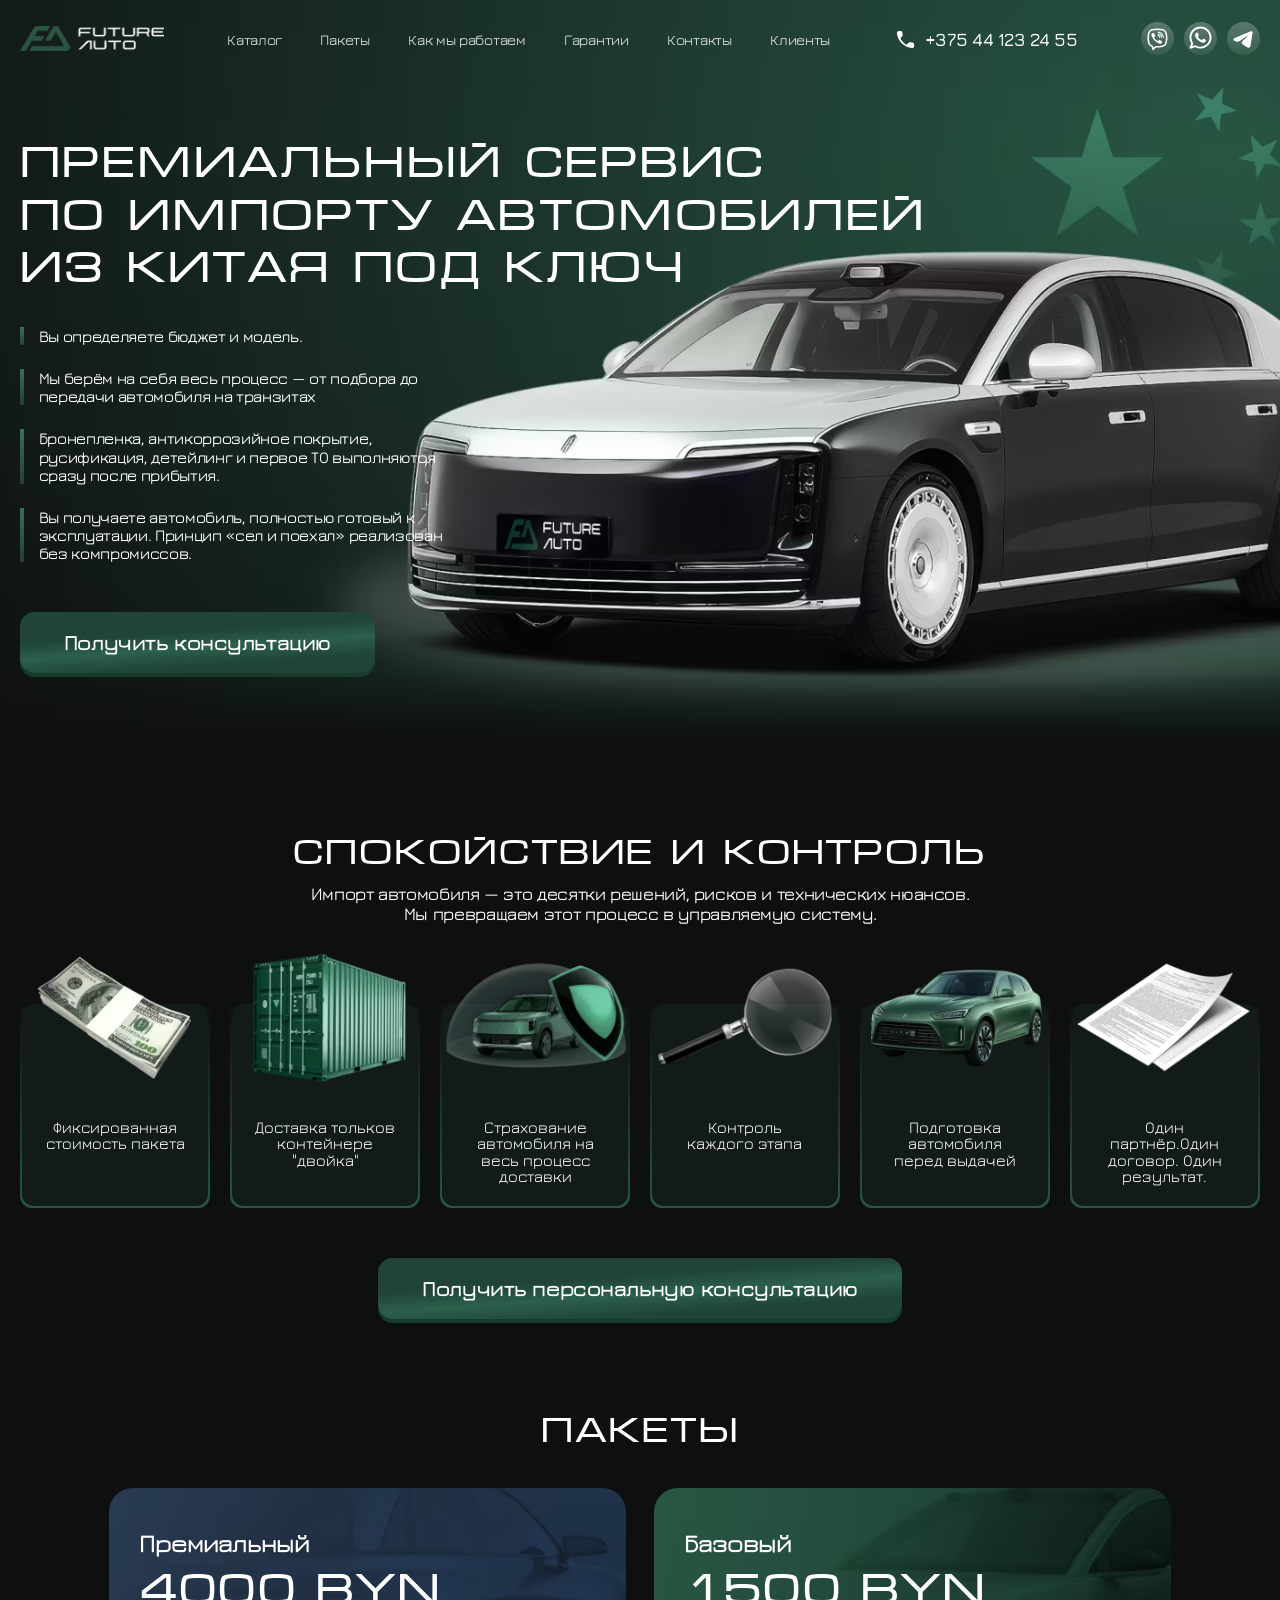
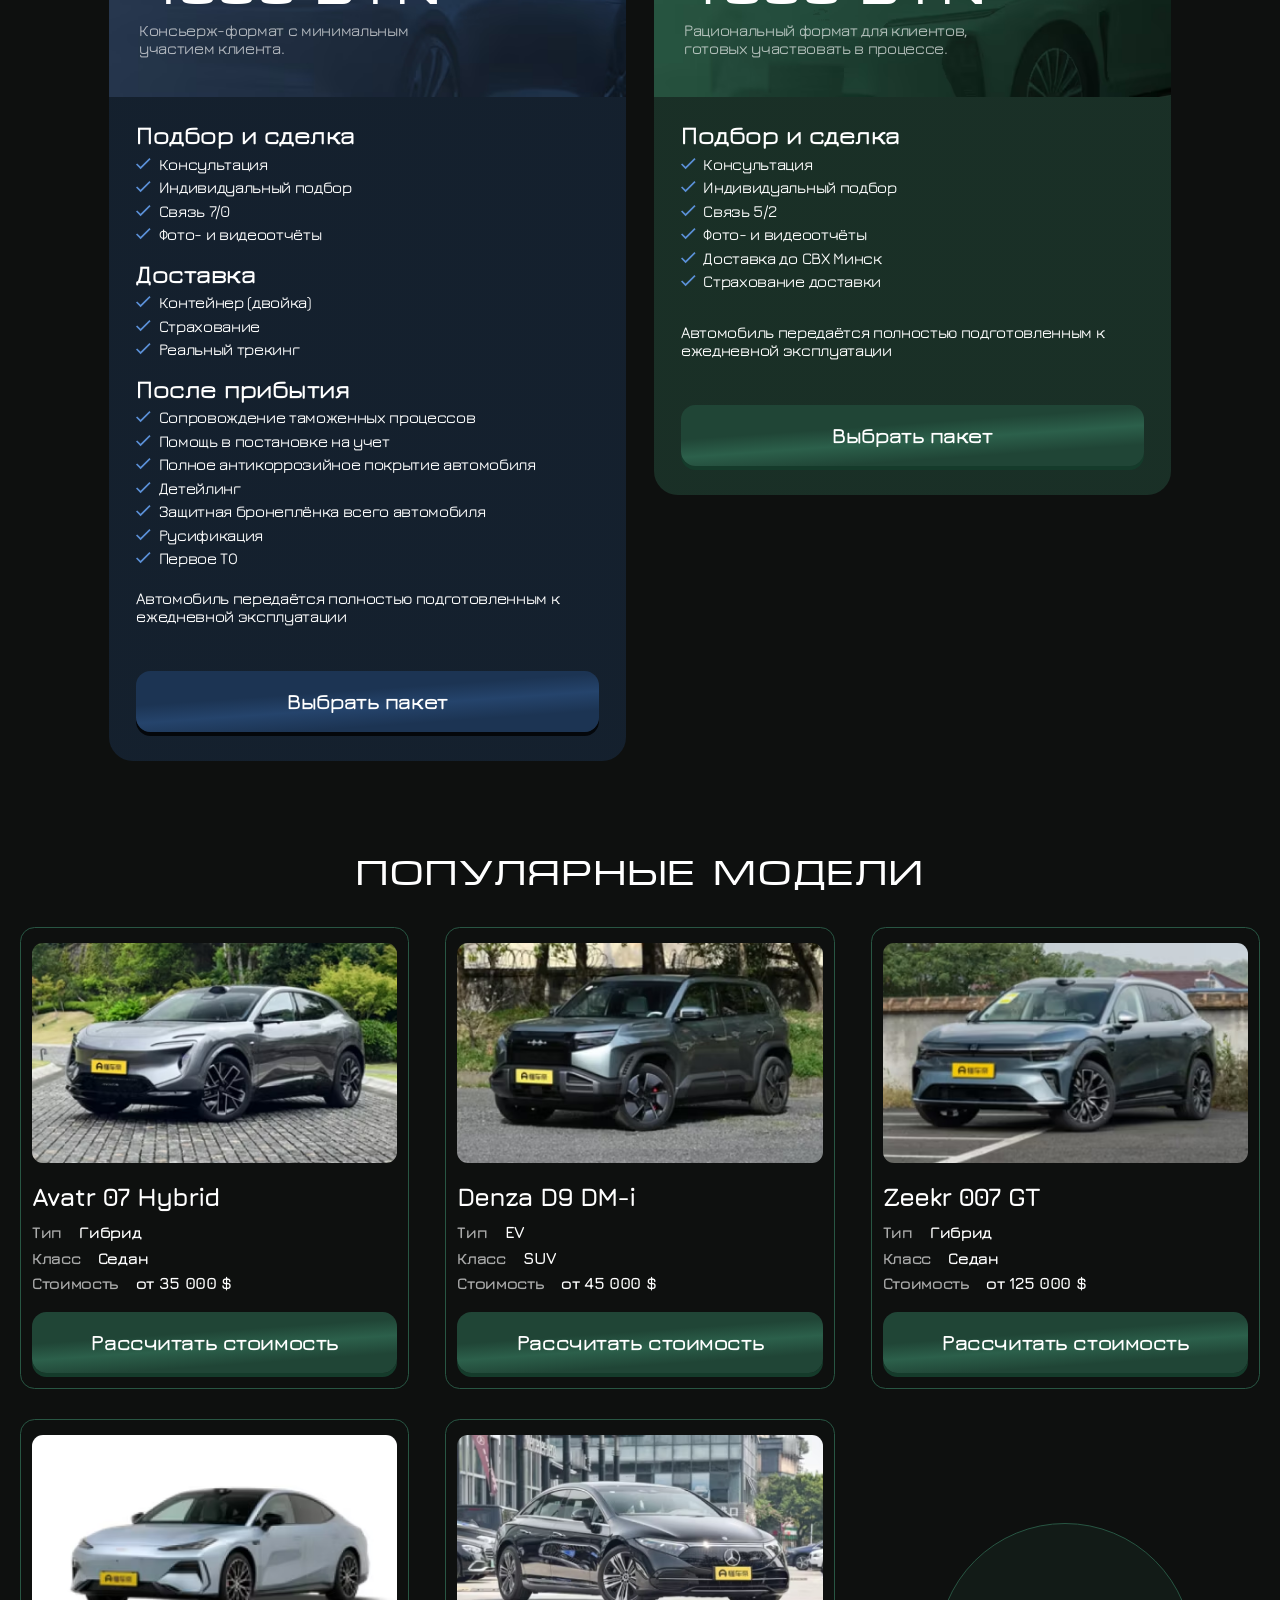
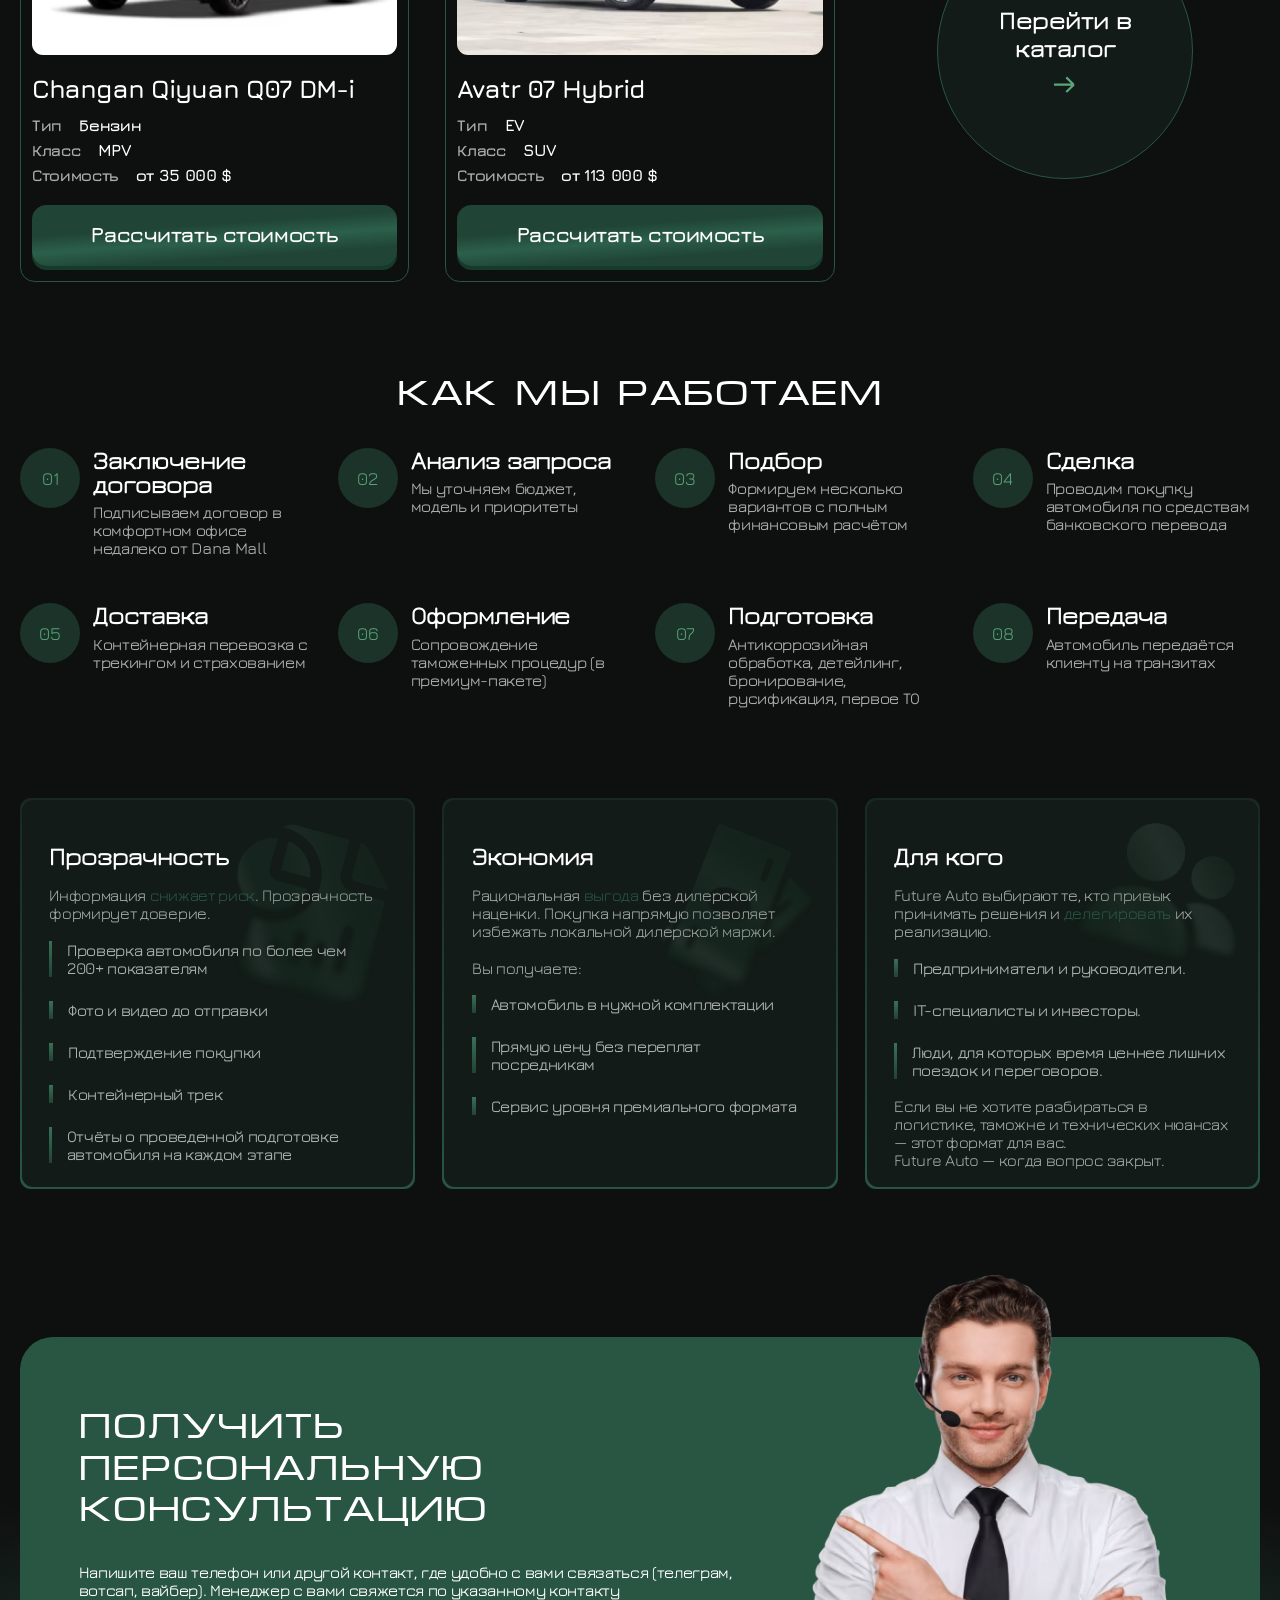
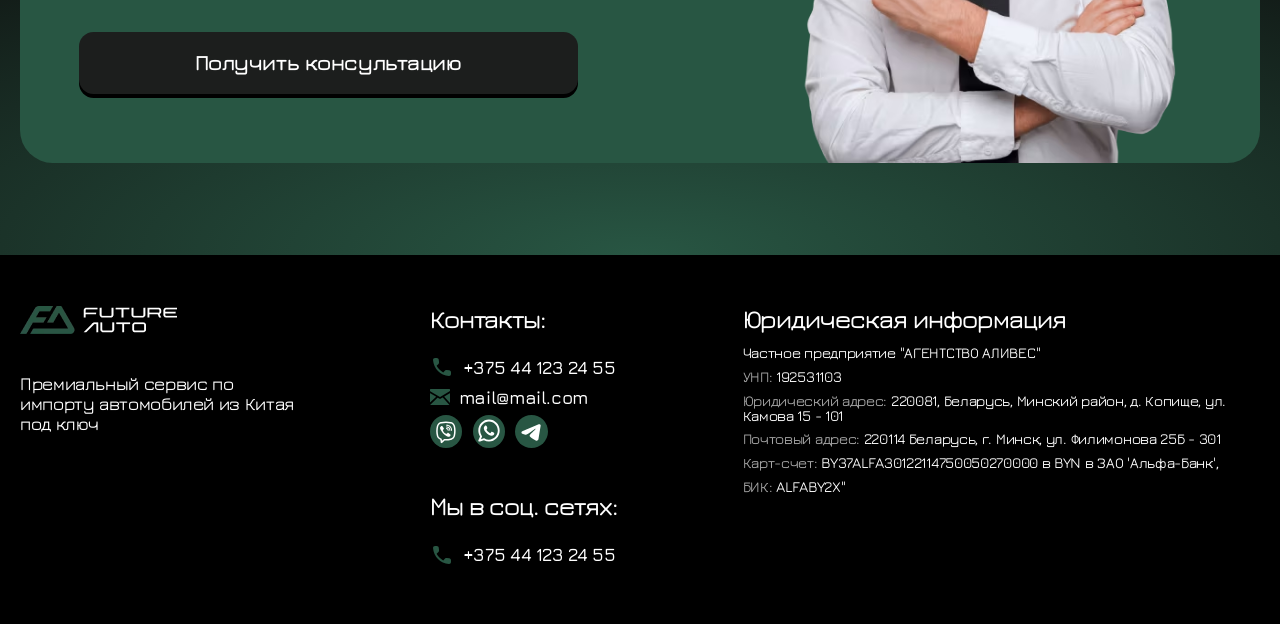
==== commit d49df9e2: "all layouts is completed" ====
--- a/index.html
+++ b/index.html
@@ -198,7 +198,13 @@
               </li>
             </ul>
             <div class="btn_wrap">
-              <a href="#" class="btn cta">Получить консльтацию</a>
+              <a
+                href="#"
+                class="btn cta"
+                data-btn-open="main_popUp"
+                data-title-popup="Получить консультацию"
+                >Получить консультацию</a
+              >
             </div>
           </div>
         </div>
@@ -275,7 +281,7 @@
           </div>
         </div>
         <div class="btn_wrap desktop">
-          <a href="#" class="btn cta desktop"
+          <a href="#" class="btn cta desktop" data-btn-open="main_popUp"
             >Получить персональную консультацию</a
           >
         </div>
@@ -342,7 +348,13 @@
               </div>
 
               <div class="btn_wrap">
-                <a href="#" class="btn cta blue">Выбрать пакет</a>
+                <a
+                  href="#"
+                  class="btn cta blue"
+                  data-btn-open="main_popUp"
+                  data-title-popup="Выбрать пакет"
+                  >Выбрать пакет</a
+                >
               </div>
             </div>
           </div>
@@ -379,7 +391,13 @@
                 эксплуатации
               </p>
               <div class="btn_wrap">
-                <a href="#" class="btn cta">Выбрать пакет</a>
+                <a
+                  href="#"
+                  class="btn cta"
+                  data-btn-open="main_popUp"
+                  data-title-popup="Выбрать пакет"
+                  >Выбрать пакет</a
+                >
               </div>
             </div>
           </div>
@@ -406,7 +424,13 @@
                 <span>Стоимость</span> от 35 000 $
               </div>
               <div class="btn_block">
-                <a href="#" class="btn cta">Рассчитать стоимость</a>
+                <a
+                  href="#"
+                  class="btn cta"
+                  data-btn-open="main_popUp"
+                  data-title-popup="Рассчитать стоимость"
+                  >Рассчитать стоимость</a
+                >
               </div>
             </div>
           </article>
@@ -424,7 +448,13 @@
                 <span>Стоимость</span> от 45 000 $
               </div>
               <div class="btn_block">
-                <a href="#" class="btn cta">Рассчитать стоимость</a>
+                <a
+                  href="#"
+                  class="btn cta"
+                  data-btn-open="main_popUp"
+                  data-title-popup="Рассчитать стоимость"
+                  >Рассчитать стоимость</a
+                >
               </div>
             </div>
           </article>
@@ -442,7 +472,13 @@
                 <span>Стоимость</span> от 125 000 $
               </div>
               <div class="btn_block">
-                <a href="#" class="btn cta">Рассчитать стоимость</a>
+                <a
+                  href="#"
+                  class="btn cta"
+                  data-btn-open="main_popUp"
+                  data-title-popup="Рассчитать стоимость"
+                  >Рассчитать стоимость</a
+                >
               </div>
             </div>
           </article>
@@ -460,7 +496,13 @@
                 <span>Стоимость</span> от 35 000 $
               </div>
               <div class="btn_block">
-                <a href="#" class="btn cta">Рассчитать стоимость</a>
+                <a
+                  href="#"
+                  class="btn cta"
+                  data-btn-open="main_popUp"
+                  data-title-popup="Рассчитать стоимость"
+                  >Рассчитать стоимость</a
+                >
               </div>
             </div>
           </article>
@@ -478,14 +520,20 @@
                 <span>Стоимость</span> от 113 000 $
               </div>
               <div class="btn_block">
-                <a href="#" class="btn cta">Рассчитать стоимость</a>
+                <a
+                  href="#"
+                  class="btn cta"
+                  data-btn-open="main_popUp"
+                  data-title-popup="Рассчитать стоимость"
+                  >Рассчитать стоимость</a
+                >
               </div>
             </div>
           </article>
 
           <!-- Single Card -->
           <article class="card last">
-            <a href="#" class="into_catalog_btn">
+            <a href="/catalog.html" class="into_catalog_btn">
               <div class="title">
                 Перейти в <br />
                 каталог
@@ -713,7 +761,9 @@
             контакту
           </div>
           <div class="btn_wrap">
-            <a href="#" class="btn cta black">Получить консультацию</a>
+            <a href="#" class="btn cta black" data-btn-open="main_popUp"
+              >Получить консультацию</a
+            >
           </div>
         </div>
       </div>
@@ -809,9 +859,10 @@
         </div>
       </div>
     </footer>
-    <div class="popup_main" id="popup_main">
+    <!-- popUp main -->
+    <div class="popup_main" id="popup_main" data-block-closable="main_popUp">
       <div class="overlay">
-        <button class="close_popUp">
+        <button class="close_popUp" data-btn-close>
           <svg
             width="42"
             height="42"
@@ -829,7 +880,7 @@
       </div>
       <div class="wrap_popup">
         <div class="wrap_content">
-          <h2>Получить консультацию</h2>
+          <h2 data-title-popup>Получить консультацию</h2>
           <div class="description">
             Оставьте номер телефона или удобный мессенджер (WhatsApp, Telegram,
             Viber) <br />
@@ -860,18 +911,61 @@
                   </button>
                   <div class="dropdown_menu">
                     <ul>
-                      <li>-- Выберите способ связи --</li>
-                      <li>Телефон</li>
-                      <li>Почта</li>
-                      <li>Telegram</li>
-                      <li>Viber</li>
-                      <li>WhatsApp</li>
+                      <li
+                        data-status="disabled"
+                        data-name="no_active"
+                        data-type="text"
+                        data-placeholder="Выберите способ связи"
+                      >
+                        -- Выберите способ связи --
+                      </li>
+                      <li
+                        data-status="enabled"
+                        data-name="phone"
+                        data-type="tel"
+                        data-placeholder="Ваш телефон"
+                      >
+                        Телефон
+                      </li>
+                      <li
+                        data-status="enabled"
+                        data-name="mail"
+                        data-type="mail"
+                        data-placeholder="Ваш почта"
+                      >
+                        Почта
+                      </li>
+                      <li
+                        data-status="enabled"
+                        data-name="telegram"
+                        data-type="text"
+                        data-placeholder="Ваш Telegram"
+                      >
+                        Telegram
+                      </li>
+                      <li
+                        data-status="enabled"
+                        data-name="viber"
+                        data-type="text"
+                        data-placeholder="Ваш Viber"
+                      >
+                        Viber
+                      </li>
+                      <li
+                        data-status="enabled"
+                        data-name="whatsapp"
+                        data-type="text"
+                        data-placeholder="Ваш WhatsApp"
+                      >
+                        WhatsApp
+                      </li>
                     </ul>
                   </div>
                 </div>
               </div>
               <div class="col">
                 <input
+                  id="input_popUp"
                   type="tel"
                   name="phone"
                   placeholder="Выберите способ связи"
@@ -880,7 +974,12 @@
               </div>
             </div>
             <div class="row btn_wrap">
-              <input type="submit" value="Отправить" disabled />
+              <input
+                type="submit"
+                value="Отправить"
+                disabled
+                id="submit_popUp"
+              />
             </div>
           </form>
         </div>
--- a/assets/css/styles.css
+++ b/assets/css/styles.css
@@ -1181,7 +1181,10 @@
 .popup_main {
   z-index: 400;
   position: fixed;
-  inset: 0; }
+  inset: 0;
+  display: none; }
+  .popup_main.active {
+    display: block; }
   .popup_main .overlay {
     position: fixed;
     inset: 0;
@@ -1198,6 +1201,30 @@
       border: none;
       cursor: pointer;
       transition: opacity 0.3s ease; }
+      @media screen and (min-width: 1001px) and (max-width: 1400px) {
+        .popup_main .overlay button {
+          top: calc(100vw * (19 / 1400)); } }
+      @media screen and (max-width: 1000px) {
+        .popup_main .overlay button {
+          top: 19px; } }
+      @media screen and (min-width: 1001px) and (max-width: 1400px) {
+        .popup_main .overlay button {
+          right: calc(100vw * (19 / 1400)); } }
+      @media screen and (max-width: 1000px) {
+        .popup_main .overlay button {
+          right: 19px; } }
+      @media screen and (min-width: 1001px) and (max-width: 1400px) {
+        .popup_main .overlay button {
+          width: calc(100vw * (42 / 1400)); } }
+      @media screen and (max-width: 1000px) {
+        .popup_main .overlay button {
+          width: 42px; } }
+      @media screen and (min-width: 1001px) and (max-width: 1400px) {
+        .popup_main .overlay button {
+          height: calc(100vw * (42 / 1400)); } }
+      @media screen and (max-width: 1000px) {
+        .popup_main .overlay button {
+          height: 42px; } }
       .popup_main .overlay button:hover {
         opacity: 0.6; }
   .popup_main .wrap_popup {
@@ -1211,7 +1238,10 @@
       z-index: 401;
       transform: translate(-50%, -50%);
       width: 924px;
-      padding: 42px 86px 47px;
+      padding-top: 42px;
+      padding-left: 86px;
+      padding-right: 86px;
+      padding-bottom: 47px;
       border-radius: 36px;
       background: linear-gradient(180deg, rgba(0, 0, 0, 0.25) 0%, rgba(0, 0, 0, 0.25) 60.1%), #285643; }
       @media screen and (min-width: 1001px) and (max-width: 1400px) {
@@ -1220,32 +1250,101 @@
       @media screen and (max-width: 1000px) {
         .popup_main .wrap_popup .wrap_content {
           width: 924px; } }
+      @media screen and (min-width: 1001px) and (max-width: 1400px) {
+        .popup_main .wrap_popup .wrap_content {
+          padding-top: calc(100vw * (42 / 1400)); } }
+      @media screen and (max-width: 1000px) {
+        .popup_main .wrap_popup .wrap_content {
+          padding-top: 42px; } }
+      @media screen and (min-width: 1001px) and (max-width: 1400px) {
+        .popup_main .wrap_popup .wrap_content {
+          padding-left: calc(100vw * (86 / 1400)); } }
+      @media screen and (max-width: 1000px) {
+        .popup_main .wrap_popup .wrap_content {
+          padding-left: 86px; } }
+      @media screen and (min-width: 1001px) and (max-width: 1400px) {
+        .popup_main .wrap_popup .wrap_content {
+          padding-right: calc(100vw * (86 / 1400)); } }
+      @media screen and (max-width: 1000px) {
+        .popup_main .wrap_popup .wrap_content {
+          padding-right: 86px; } }
+      @media screen and (min-width: 1001px) and (max-width: 1400px) {
+        .popup_main .wrap_popup .wrap_content {
+          padding-bottom: calc(100vw * (47 / 1400)); } }
+      @media screen and (max-width: 1000px) {
+        .popup_main .wrap_popup .wrap_content {
+          padding-bottom: 47px; } }
+      @media screen and (min-width: 1001px) and (max-width: 1400px) {
+        .popup_main .wrap_popup .wrap_content {
+          border-radius: calc(100vw * (36 / 1400)); } }
+      @media screen and (max-width: 1000px) {
+        .popup_main .wrap_popup .wrap_content {
+          border-radius: 36px; } }
       .popup_main .wrap_popup .wrap_content h2 {
         font-weight: 400;
-        font-size: 38px;
+        font-size: clamp(26.6px, calc( 26.6px + (38 - 26.6) * ((100vw - 1000px) / (1400 - 1000)) ), 38px);
         text-align: center;
         text-transform: uppercase;
         margin-bottom: 17px; }
+        @media screen and (min-width: 1001px) and (max-width: 1400px) {
+          .popup_main .wrap_popup .wrap_content h2 {
+            margin-bottom: calc(100vw * (17 / 1400)); } }
+        @media screen and (max-width: 1000px) {
+          .popup_main .wrap_popup .wrap_content h2 {
+            margin-bottom: 17px; } }
+        @media screen and (max-width: 1000px) {
+          .popup_main .wrap_popup .wrap_content h2 {
+            margin-bottom: 11px; } }
       .popup_main .wrap_popup .wrap_content .description {
         font-weight: 500;
-        font-size: 18px;
+        font-size: clamp(12.6px, calc( 12.6px + (18 - 12.6) * ((100vw - 1000px) / (1400 - 1000)) ), 18px);
         line-height: 110%;
         letter-spacing: -0.02em;
         text-align: center;
         margin-bottom: 33px; }
+        @media screen and (min-width: 1001px) and (max-width: 1400px) {
+          .popup_main .wrap_popup .wrap_content .description {
+            margin-bottom: calc(100vw * (33 / 1400)); } }
+        @media screen and (max-width: 1000px) {
+          .popup_main .wrap_popup .wrap_content .description {
+            margin-bottom: 33px; } }
+        @media screen and (max-width: 1000px) {
+          .popup_main .wrap_popup .wrap_content .description {
+            font-size: 16px;
+            width: 90%;
+            margin-left: auto;
+            margin-right: auto;
+            margin-bottom: 15px; }
+            .popup_main .wrap_popup .wrap_content .description br {
+              display: none; } }
+      @media screen and (max-width: 1000px) {
+        .popup_main .wrap_popup .wrap_content {
+          width: 95%;
+          padding: 40px 23px;
+          border-radius: 15px; } }
   .popup_main .row {
     display: flex;
     flex-flow: row nowrap;
     width: 100%;
     gap: 30px; }
+    @media screen and (min-width: 1001px) and (max-width: 1400px) {
+      .popup_main .row {
+        gap: calc(100vw * (30 / 1400)); } }
+    @media screen and (max-width: 1000px) {
+      .popup_main .row {
+        gap: 30px; } }
     .popup_main .row .col {
       flex: 1;
       width: 100%; }
+    @media screen and (max-width: 1000px) {
+      .popup_main .row {
+        flex-direction: column;
+        gap: 15px; } }
   .popup_main .filter_block {
     position: relative; }
     .popup_main .filter_block .filter_toggle {
       font-weight: 500;
-      font-size: 18px;
+      font-size: clamp(12.6px, calc( 12.6px + (18 - 12.6) * ((100vw - 1000px) / (1400 - 1000)) ), 18px);
       letter-spacing: -0.02em;
       display: flex;
       width: 100%;
@@ -1258,39 +1357,115 @@
       padding-left: 18px;
       padding-right: 18px;
       cursor: pointer; }
+      @media screen and (min-width: 1001px) and (max-width: 1400px) {
+        .popup_main .filter_block .filter_toggle {
+          border-radius: calc(100vw * (12 / 1400)); } }
+      @media screen and (max-width: 1000px) {
+        .popup_main .filter_block .filter_toggle {
+          border-radius: 12px; } }
+      @media screen and (min-width: 1001px) and (max-width: 1400px) {
+        .popup_main .filter_block .filter_toggle {
+          height: calc(100vw * (48 / 1400)); } }
+      @media screen and (max-width: 1000px) {
+        .popup_main .filter_block .filter_toggle {
+          height: 48px; } }
+      @media screen and (min-width: 1001px) and (max-width: 1400px) {
+        .popup_main .filter_block .filter_toggle {
+          padding-left: calc(100vw * (18 / 1400)); } }
+      @media screen and (max-width: 1000px) {
+        .popup_main .filter_block .filter_toggle {
+          padding-left: 18px; } }
+      @media screen and (min-width: 1001px) and (max-width: 1400px) {
+        .popup_main .filter_block .filter_toggle {
+          padding-right: calc(100vw * (18 / 1400)); } }
+      @media screen and (max-width: 1000px) {
+        .popup_main .filter_block .filter_toggle {
+          padding-right: 18px; } }
+      .popup_main .filter_block .filter_toggle svg {
+        transition: transform 0.3s ease; }
       .popup_main .filter_block .filter_toggle.active {
         border-bottom-left-radius: 0;
         border-bottom-right-radius: 0;
         border-bottom: none;
         backdrop-filter: blur(5px);
         background: rgba(40, 86, 67, 0.8); }
+        .popup_main .filter_block .filter_toggle.active svg {
+          transform: rotate(-180deg); }
+      @media screen and (max-width: 1000px) {
+        .popup_main .filter_block .filter_toggle {
+          font-size: 16px; } }
     .popup_main .filter_block .dropdown_menu {
       display: none;
       position: absolute;
       top: 100%;
       border-radius: 12px;
-      border-top-left-radius: 0;
-      border-top-right-radius: 0;
+      border-top-left-radius: 0 !important;
+      border-top-right-radius: 0 !important;
       backdrop-filter: blur(5px);
       z-index: 401;
       background: rgba(40, 86, 67, 0.8);
       width: 100%;
       border: 1px solid #ffffff; }
+      @media screen and (min-width: 1001px) and (max-width: 1400px) {
+        .popup_main .filter_block .dropdown_menu {
+          border-radius: calc(100vw * (12 / 1400)); } }
+      @media screen and (max-width: 1000px) {
+        .popup_main .filter_block .dropdown_menu {
+          border-radius: 12px; } }
       .popup_main .filter_block .dropdown_menu.open {
         display: block; }
       .popup_main .filter_block .dropdown_menu li {
-        padding: 12px 18px;
-        font-size: 18px;
+        padding-top: 12px;
+        padding-left: 18px;
+        padding-right: 18px;
+        padding-bottom: 12px;
+        font-size: clamp(12.6px, calc( 12.6px + (18 - 12.6) * ((100vw - 1000px) / (1400 - 1000)) ), 18px);
         cursor: pointer; }
+        @media screen and (min-width: 1001px) and (max-width: 1400px) {
+          .popup_main .filter_block .dropdown_menu li {
+            padding-top: calc(100vw * (12 / 1400)); } }
+        @media screen and (max-width: 1000px) {
+          .popup_main .filter_block .dropdown_menu li {
+            padding-top: 12px; } }
+        @media screen and (min-width: 1001px) and (max-width: 1400px) {
+          .popup_main .filter_block .dropdown_menu li {
+            padding-left: calc(100vw * (18 / 1400)); } }
+        @media screen and (max-width: 1000px) {
+          .popup_main .filter_block .dropdown_menu li {
+            padding-left: 18px; } }
+        @media screen and (min-width: 1001px) and (max-width: 1400px) {
+          .popup_main .filter_block .dropdown_menu li {
+            padding-right: calc(100vw * (18 / 1400)); } }
+        @media screen and (max-width: 1000px) {
+          .popup_main .filter_block .dropdown_menu li {
+            padding-right: 18px; } }
+        @media screen and (min-width: 1001px) and (max-width: 1400px) {
+          .popup_main .filter_block .dropdown_menu li {
+            padding-bottom: calc(100vw * (12 / 1400)); } }
+        @media screen and (max-width: 1000px) {
+          .popup_main .filter_block .dropdown_menu li {
+            padding-bottom: 12px; } }
         .popup_main .filter_block .dropdown_menu li:hover {
           background: rgba(255, 255, 255, 0.1); }
+        @media screen and (max-width: 1000px) {
+          .popup_main .filter_block .dropdown_menu li {
+            font-size: 16px; } }
   .popup_main .contact_us_form {
     display: flex;
     flex-flow: column nowrap;
     gap: 33px; }
+    @media screen and (min-width: 1001px) and (max-width: 1400px) {
+      .popup_main .contact_us_form {
+        gap: calc(100vw * (33 / 1400)); } }
+    @media screen and (max-width: 1000px) {
+      .popup_main .contact_us_form {
+        gap: 33px; } }
+    @media screen and (max-width: 1000px) {
+      .popup_main .contact_us_form {
+        gap: 15px; } }
   .popup_main input {
     font-weight: 500;
-    font-size: 18px;
+    font-size: clamp(12.6px, calc( 12.6px + (18 - 12.6) * ((100vw - 1000px) / (1400 - 1000)) ), 18px);
     letter-spacing: -0.02em;
     display: flex;
     width: 100%;
@@ -1301,12 +1476,46 @@
     background: none;
     height: 48px;
     padding-left: 18px;
+    padding-right: 18px;
+    padding-left: 18px;
     padding-right: 18px; }
+    @media screen and (min-width: 1001px) and (max-width: 1400px) {
+      .popup_main input {
+        border-radius: calc(100vw * (12 / 1400)); } }
+    @media screen and (max-width: 1000px) {
+      .popup_main input {
+        border-radius: 12px; } }
+    @media screen and (min-width: 1001px) and (max-width: 1400px) {
+      .popup_main input {
+        height: calc(100vw * (48 / 1400)); } }
+    @media screen and (max-width: 1000px) {
+      .popup_main input {
+        height: 48px; } }
+    @media screen and (min-width: 1001px) and (max-width: 1400px) {
+      .popup_main input {
+        padding-left: calc(100vw * (18 / 1400)); } }
+    @media screen and (max-width: 1000px) {
+      .popup_main input {
+        padding-left: 18px; } }
+    @media screen and (min-width: 1001px) and (max-width: 1400px) {
+      .popup_main input {
+        padding-right: calc(100vw * (18 / 1400)); } }
+    @media screen and (max-width: 1000px) {
+      .popup_main input {
+        padding-right: 18px; } }
     .popup_main input:disabled {
       opacity: 0.35; }
+    @media screen and (max-width: 1000px) {
+      .popup_main input {
+        font-size: 16px;
+        height: 46px; } }
   .popup_main .btn_wrap input[type="submit"] {
+    cursor: pointer;
     border-radius: 16px;
-    padding: 19px 48px 22px;
+    padding-top: 19px;
+    padding-left: 48px;
+    padding-right: 48px;
+    padding-bottom: 22px;
     box-shadow: 0 4px 0 0 #000;
     border: none;
     display: flex;
@@ -1317,10 +1526,62 @@
     padding-left: 18px;
     padding-right: 18px;
     background: linear-gradient(176deg, rgba(255, 255, 255, 0.06) 37.02%, rgba(255, 255, 255, 0.06) 56.25%, rgba(255, 255, 255, 0.06) 76.92%), #0e100f; }
+    @media screen and (min-width: 1001px) and (max-width: 1400px) {
+      .popup_main .btn_wrap input[type="submit"] {
+        border-radius: calc(100vw * (16 / 1400)); } }
+    @media screen and (max-width: 1000px) {
+      .popup_main .btn_wrap input[type="submit"] {
+        border-radius: 16px; } }
+    @media screen and (min-width: 1001px) and (max-width: 1400px) {
+      .popup_main .btn_wrap input[type="submit"] {
+        padding-top: calc(100vw * (19 / 1400)); } }
+    @media screen and (max-width: 1000px) {
+      .popup_main .btn_wrap input[type="submit"] {
+        padding-top: 19px; } }
+    @media screen and (min-width: 1001px) and (max-width: 1400px) {
+      .popup_main .btn_wrap input[type="submit"] {
+        padding-left: calc(100vw * (48 / 1400)); } }
+    @media screen and (max-width: 1000px) {
+      .popup_main .btn_wrap input[type="submit"] {
+        padding-left: 48px; } }
+    @media screen and (min-width: 1001px) and (max-width: 1400px) {
+      .popup_main .btn_wrap input[type="submit"] {
+        padding-right: calc(100vw * (48 / 1400)); } }
+    @media screen and (max-width: 1000px) {
+      .popup_main .btn_wrap input[type="submit"] {
+        padding-right: 48px; } }
+    @media screen and (min-width: 1001px) and (max-width: 1400px) {
+      .popup_main .btn_wrap input[type="submit"] {
+        padding-bottom: calc(100vw * (22 / 1400)); } }
+    @media screen and (max-width: 1000px) {
+      .popup_main .btn_wrap input[type="submit"] {
+        padding-bottom: 22px; } }
+    @media screen and (min-width: 1001px) and (max-width: 1400px) {
+      .popup_main .btn_wrap input[type="submit"] {
+        padding-left: calc(100vw * (18 / 1400)); } }
+    @media screen and (max-width: 1000px) {
+      .popup_main .btn_wrap input[type="submit"] {
+        padding-left: 18px; } }
+    @media screen and (min-width: 1001px) and (max-width: 1400px) {
+      .popup_main .btn_wrap input[type="submit"] {
+        padding-right: calc(100vw * (18 / 1400)); } }
+    @media screen and (max-width: 1000px) {
+      .popup_main .btn_wrap input[type="submit"] {
+        padding-right: 18px; } }
     .popup_main .btn_wrap input[type="submit"]:disabled {
       box-shadow: 0 4px 0 0 #000;
       background: linear-gradient(176deg, rgba(255, 255, 255, 0.06) 37.02%, rgba(255, 255, 255, 0.06) 56.25%, rgba(255, 255, 255, 0.06) 76.92%), #0e100f;
       opacity: 0.25; }
+    @media screen and (max-width: 1000px) {
+      .popup_main .btn_wrap input[type="submit"] {
+        font-size: 20px;
+        padding: 0;
+        display: flex;
+        flex-grow: row nowrap;
+        align-items: center;
+        justify-content: center;
+        height: 58px;
+        border-radius: 10px; } }
 
 h1 {
   font-family: "Micra", sans-serif;
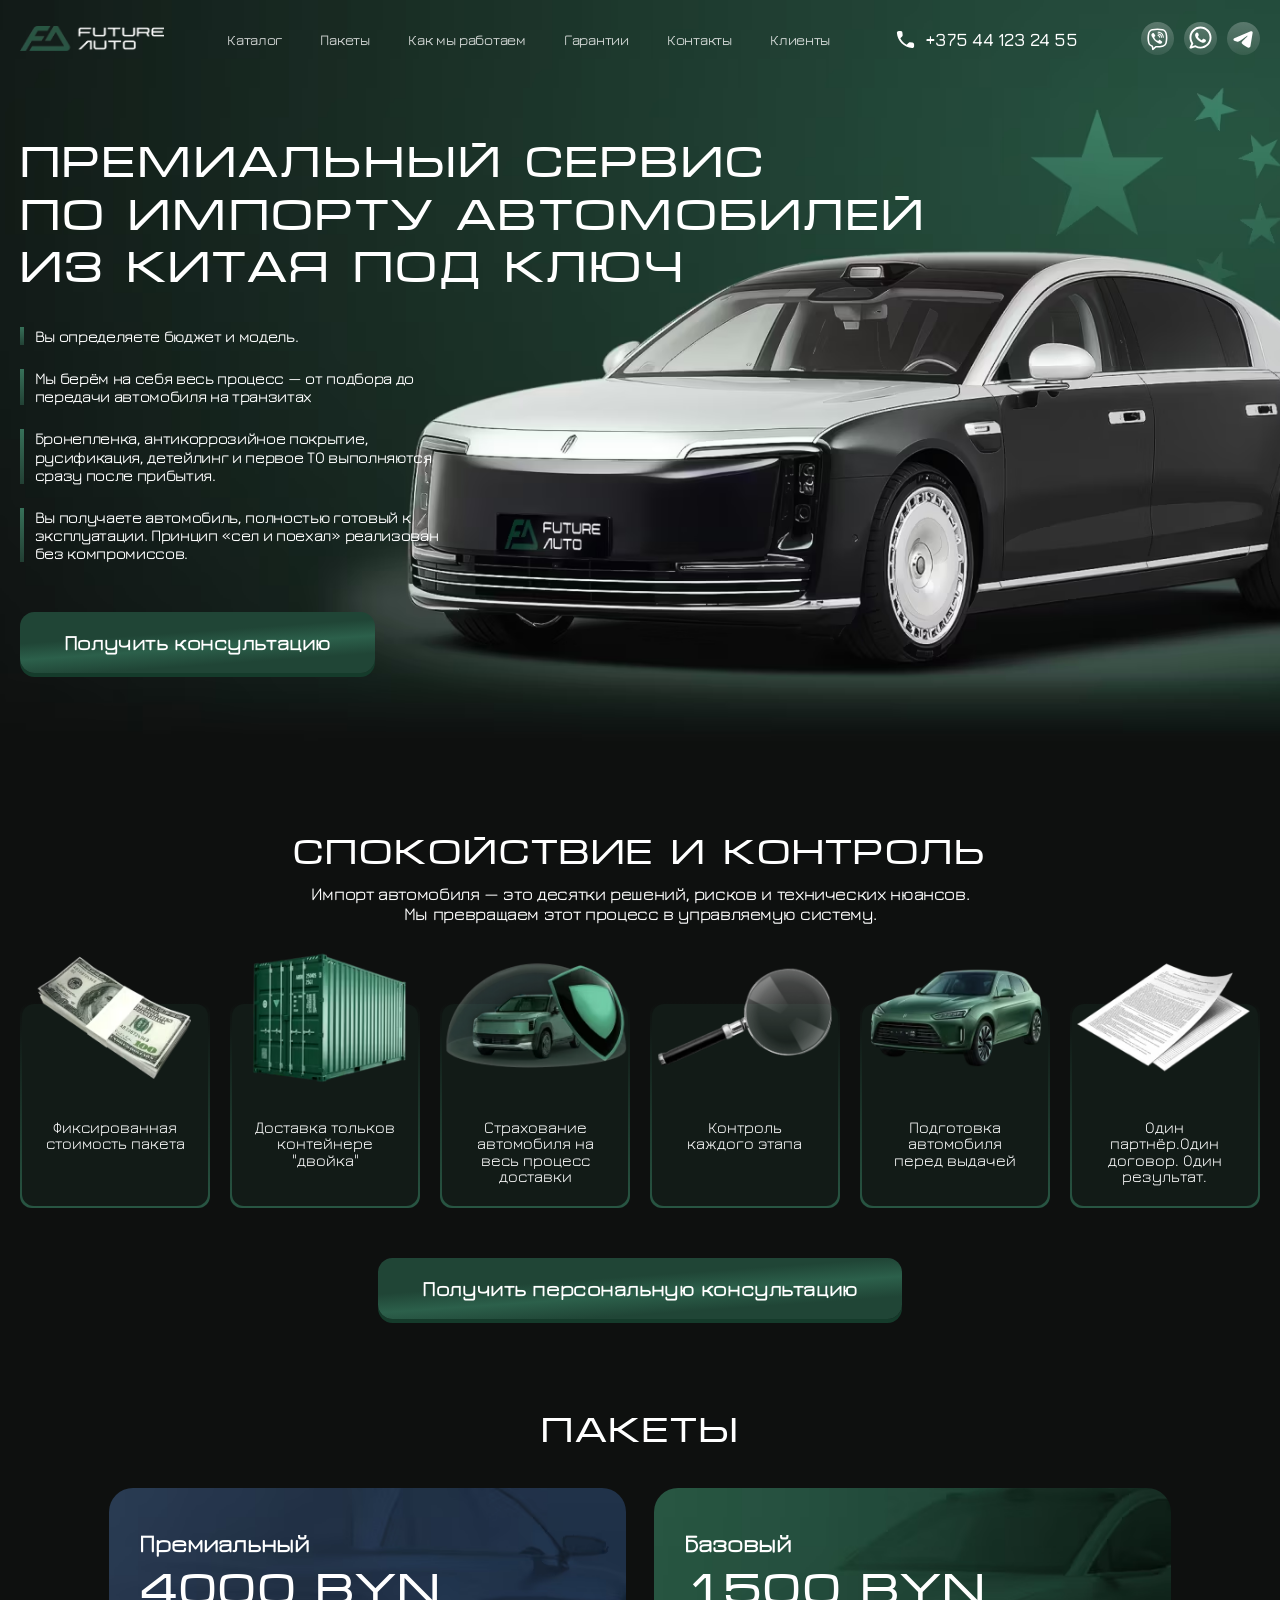
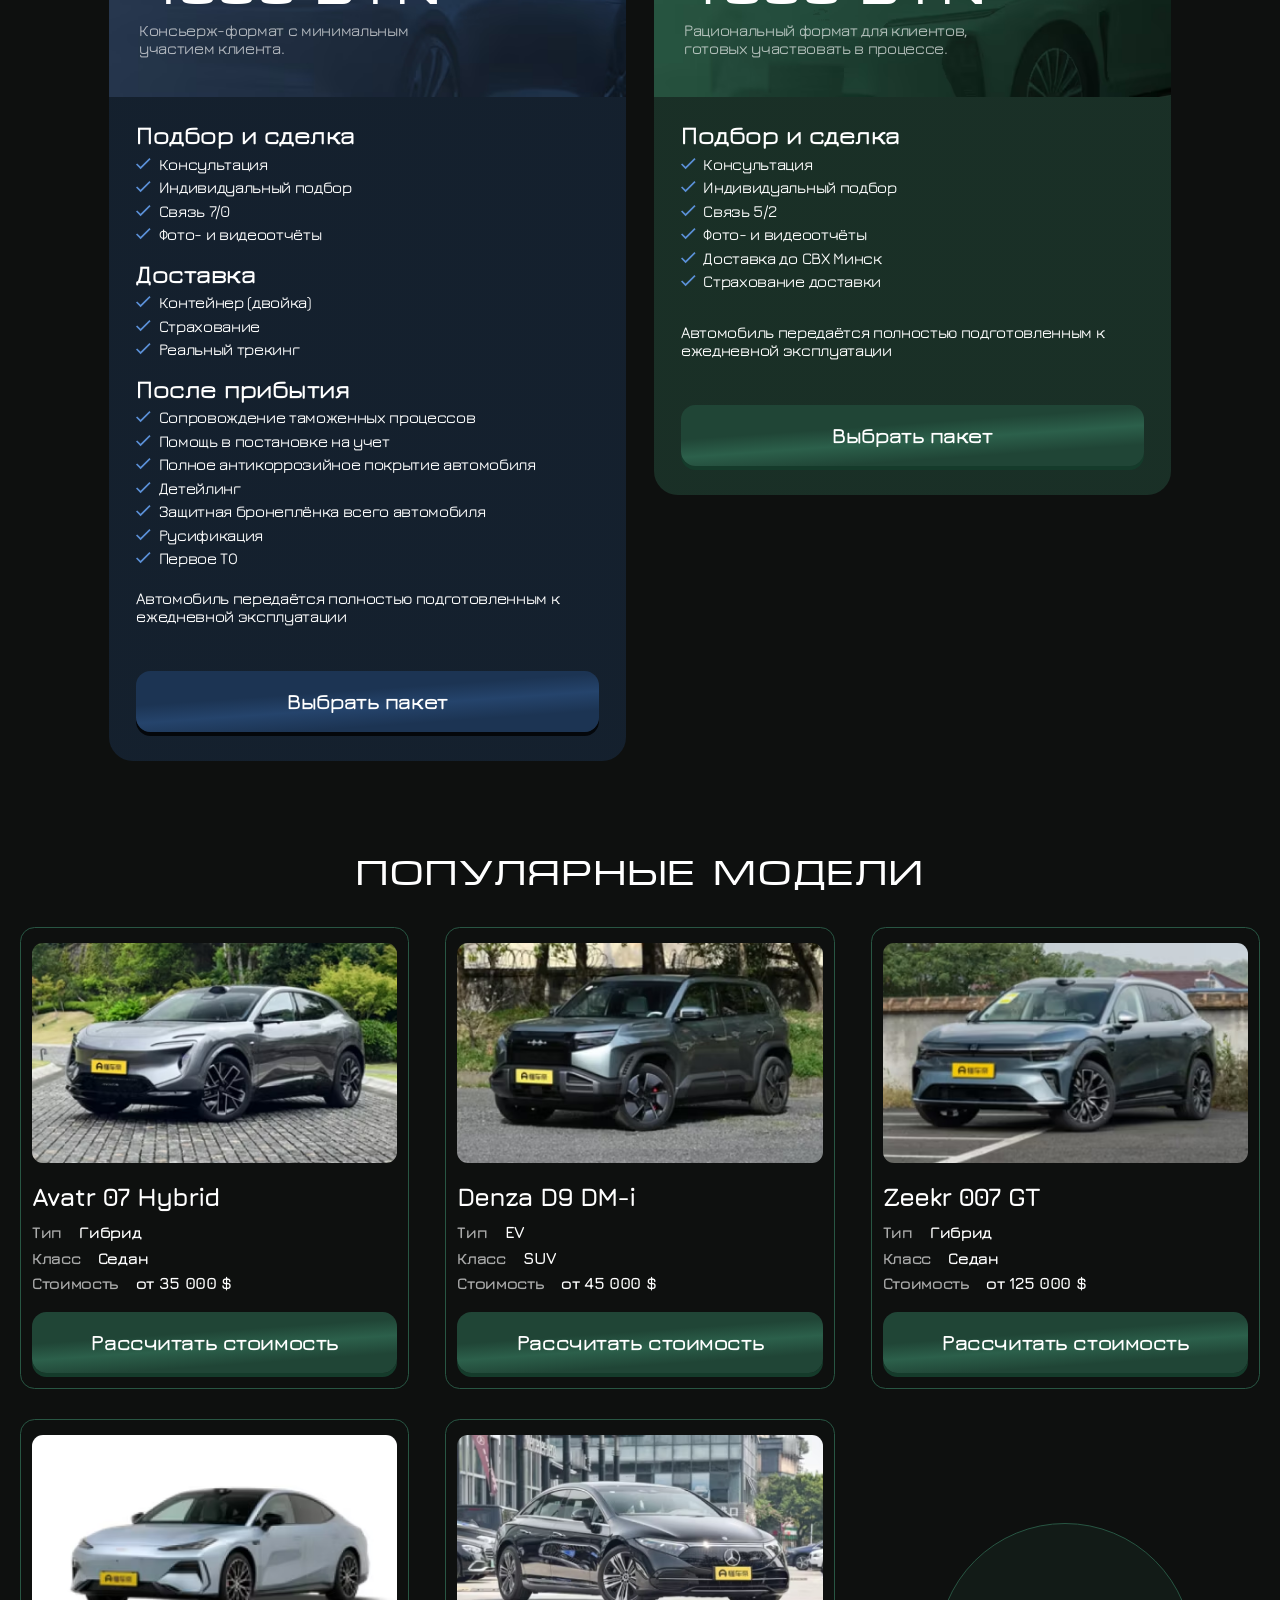
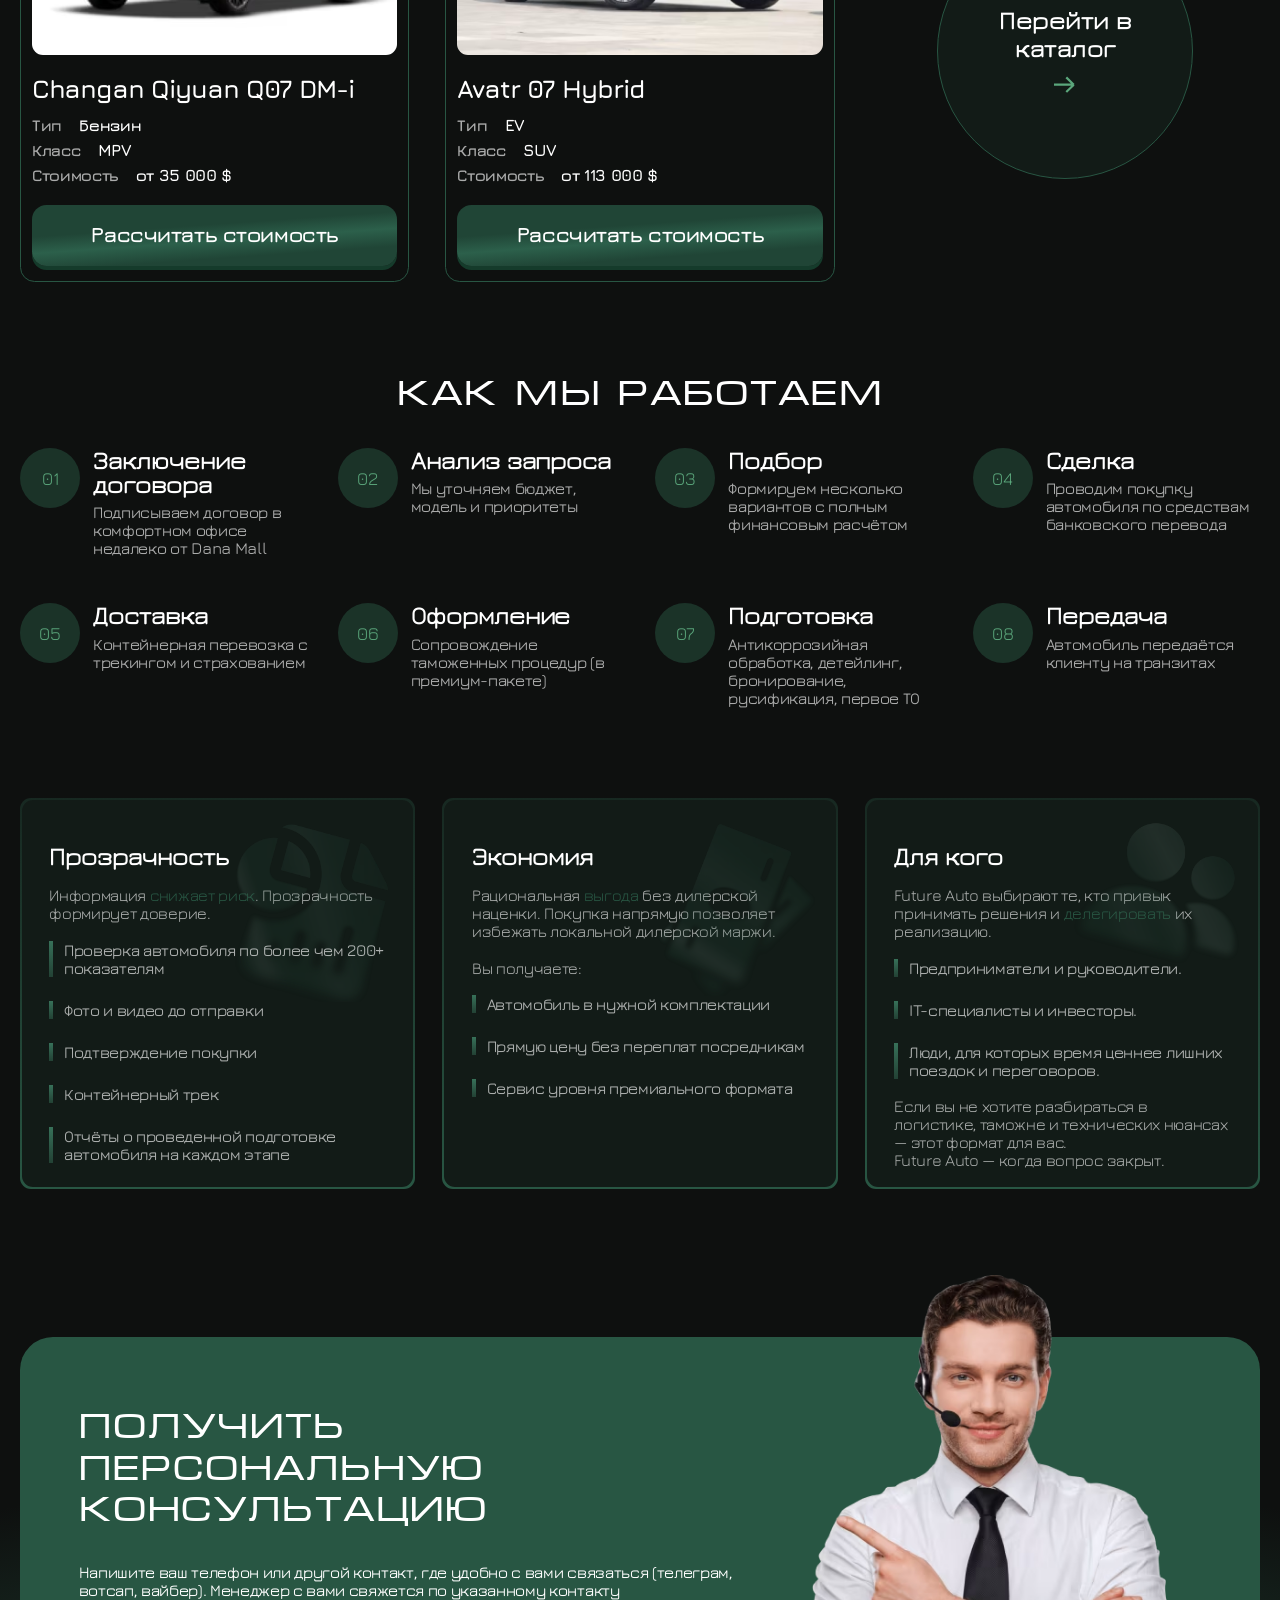
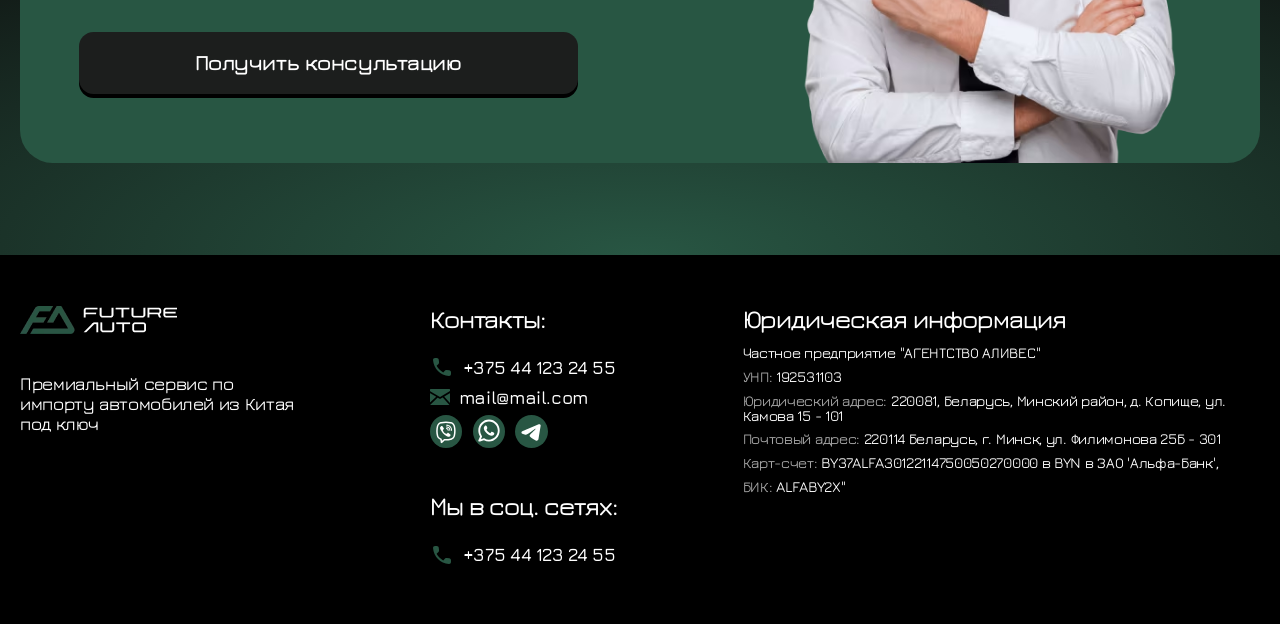
==== commit e4bc3210: "final fix" ====
--- a/index.html
+++ b/index.html
@@ -22,70 +22,6 @@
     <title>Future auto</title>
   </head>
   <body>
-    <!-- MARK: Мобильное меню -->
-    <div class="wrap_menu_mobile" data-block-closable="mobile_menu">
-      <nav class="mobile_menu">
-        <ul>
-          <li><a href="/catalog.html">Каталог</a></li>
-          <li><a href="/tariffs.html">Пакеты</a></li>
-          <li><a href="/process.html">Как мы работаем</a></li>
-          <li><a href="/guarantees.html">Гарантии</a></li>
-          <li><a href="/contacts.html">Контакты</a></li>
-          <li><a href="/clients.html">Клиенты</a></li>
-        </ul>
-      </nav>
-      <div class="socials_block">
-        <ul>
-          <li>
-            <a href="tel:+375441232455">
-              <img
-                src="./assets/images/icons/phone_mob_menu.svg"
-                alt="phone icon"
-              />
-            </a>
-          </li>
-          <li>
-            <a href="mailto:mail@mail.com">
-              <img
-                src="./assets/images/icons/mail_mob_menu.svg"
-                alt="mail icon"
-              />
-            </a>
-          </li>
-
-          <li>
-            <a href="#"
-              ><img src="./assets/images/icons/viber_mob_menu.svg" alt="viber"
-            /></a>
-          </li>
-
-          <li>
-            <a href="#">
-              <img
-                src="./assets/images/icons/whatsapp_mob_menu.svg"
-                alt="whatsapp icon"
-              />
-            </a>
-          </li>
-          <li>
-            <a href="#">
-              <img
-                src="./assets/images/icons/telegram_mob_menu.svg"
-                alt="telegram icon"
-              />
-            </a>
-          </li>
-          <li>
-            <a href="#">
-              <img
-                src="./assets/images/icons/inst_mob_menu.svg"
-                alt="instagram icon"
-              />
-            </a>
-          </li>
-        </ul>
-      </div>
-    </div>
     <header>
       <div class="menu_desktop">
         <!-- Логотип -->
@@ -170,31 +106,21 @@
               по импорту автомобилей <br />
               из китая под ключ
             </h1>
-            <ul class="features_list">
-              <li class="feature">
-                <div class="marker"></div>
+            <ul>
+              <li>
                 <div class="desciption">Вы определяете бюджет и модель.</div>
               </li>
-              <li class="feature">
-                <div class="marker"></div>
-                <div class="desciption">
-                  Мы берём на себя весь процесс — от подбора до передачи
-                  автомобиля на транзитах
-                </div>
+              <li>
+                Мы берём на себя весь процесс — от подбора до передачи
+                автомобиля на транзитах
               </li>
-              <li class="feature">
-                <div class="marker"></div>
-                <div class="desciption">
-                  Бронепленка, антикоррозийное покрытие, русификация, детейлинг
-                  и первое ТО выполняются сразу после прибытия.
-                </div>
+              <li>
+                Бронепленка, антикоррозийное покрытие, русификация, детейлинг и
+                первое ТО выполняются сразу после прибытия.
               </li>
-              <li class="feature">
-                <div class="marker"></div>
-                <div class="desciption">
-                  Вы получаете автомобиль, полностью готовый к эксплуатации.
-                  Принцип «сел и поехал» реализован без компромиссов.
-                </div>
+              <li>
+                Вы получаете автомобиль, полностью готовый к эксплуатации.
+                Принцип «сел и поехал» реализован без компромиссов.
               </li>
             </ul>
             <div class="btn_wrap">
@@ -648,30 +574,13 @@
               Информация <span>снижает риск</span>. Прозрачность формирует
               доверие.
             </div>
-            <ul class="features_list">
-              <li class="feature">
-                <div class="marker"></div>
-                <div class="desciption">
-                  Проверка автомобиля по более чем 200+ показателям
-                </div>
-              </li>
-              <li class="feature">
-                <div class="marker"></div>
-                <div class="desciption">Фото и видео до отправки</div>
-              </li>
-              <li class="feature">
-                <div class="marker"></div>
-                <div class="desciption">Подтверждение покупки</div>
-              </li>
-              <li class="feature">
-                <div class="marker"></div>
-                <div class="desciption">Контейнерный трек</div>
-              </li>
-              <li class="feature">
-                <div class="marker"></div>
-                <div class="desciption">
-                  Отчёты о проведенной подготовке автомобиля на каждом этапе
-                </div>
+            <ul>
+              <li>Проверка автомобиля по более чем 200+ показателям</li>
+              <li>Фото и видео до отправки</li>
+              <li>Подтверждение покупки</li>
+              <li>Контейнерный трек</li>
+              <li>
+                Отчёты о проведенной подготовке автомобиля на каждом этапе
               </li>
             </ul>
           </div>
@@ -689,21 +598,10 @@
               напрямую позволяет избежать локальной дилерской маржи.
             </div>
             <div class="post_title">Вы получаете:</div>
-            <ul class="features_list">
-              <li class="feature">
-                <div class="marker"></div>
-                <div class="desciption">Автомобиль в нужной комплектации</div>
-              </li>
-              <li class="feature">
-                <div class="marker"></div>
-                <div class="desciption">
-                  Прямую цену без переплат посредникам
-                </div>
-              </li>
-              <li class="feature">
-                <div class="marker"></div>
-                <div class="desciption">Сервис уровня премиального формата</div>
-              </li>
+            <ul>
+              <li>Автомобиль в нужной комплектации</li>
+              <li>Прямую цену без переплат посредникам</li>
+              <li>Сервис уровня премиального формата</li>
             </ul>
           </div>
         </div>
@@ -719,20 +617,11 @@
               Future Auto выбирают те, кто привык принимать решения и
               <span>делегировать</span> их реализацию.
             </div>
-            <ul class="features_list">
-              <li class="feature">
-                <div class="marker"></div>
-                <div class="desciption">Предприниматели и руководители.</div>
-              </li>
-              <li class="feature">
-                <div class="marker"></div>
-                <div class="desciption">IT-специалисты и инвесторы.</div>
-              </li>
-              <li class="feature">
-                <div class="marker"></div>
-                <div class="desciption">
-                  Люди, для которых время ценнее лишних поездок и переговоров.
-                </div>
+            <ul>
+              <li>Предприниматели и руководители.</li>
+              <li>IT-специалисты и инвесторы.</li>
+              <li>
+                Люди, для которых время ценнее лишних поездок и переговоров.
               </li>
             </ul>
             <div class="post_title">
@@ -859,6 +748,70 @@
         </div>
       </div>
     </footer>
+    <!-- MARK: Мобильное меню -->
+    <div class="wrap_menu_mobile" data-block-closable="mobile_menu">
+      <nav class="mobile_menu">
+        <ul>
+          <li><a href="/catalog.html">Каталог</a></li>
+          <li><a href="/tariffs.html">Пакеты</a></li>
+          <li><a href="/process.html">Как мы работаем</a></li>
+          <li><a href="/guarantees.html">Гарантии</a></li>
+          <li><a href="/contacts.html">Контакты</a></li>
+          <li><a href="/clients.html">Клиенты</a></li>
+        </ul>
+      </nav>
+      <div class="socials_block">
+        <ul>
+          <li>
+            <a href="tel:+375441232455">
+              <img
+                src="./assets/images/icons/phone_mob_menu.svg"
+                alt="phone icon"
+              />
+            </a>
+          </li>
+          <li>
+            <a href="mailto:mail@mail.com">
+              <img
+                src="./assets/images/icons/mail_mob_menu.svg"
+                alt="mail icon"
+              />
+            </a>
+          </li>
+
+          <li>
+            <a href="#"
+              ><img src="./assets/images/icons/viber_mob_menu.svg" alt="viber"
+            /></a>
+          </li>
+
+          <li>
+            <a href="#">
+              <img
+                src="./assets/images/icons/whatsapp_mob_menu.svg"
+                alt="whatsapp icon"
+              />
+            </a>
+          </li>
+          <li>
+            <a href="#">
+              <img
+                src="./assets/images/icons/telegram_mob_menu.svg"
+                alt="telegram icon"
+              />
+            </a>
+          </li>
+          <li>
+            <a href="#">
+              <img
+                src="./assets/images/icons/inst_mob_menu.svg"
+                alt="instagram icon"
+              />
+            </a>
+          </li>
+        </ul>
+      </div>
+    </div>
     <!-- popUp main -->
     <div class="popup_main" id="popup_main" data-block-closable="main_popUp">
       <div class="overlay">
--- a/assets/css/styles.css
+++ b/assets/css/styles.css
@@ -1,3 +1,4 @@
+@charset "UTF-8";
 * {
   box-sizing: border-box; }
 
@@ -287,6 +288,8 @@
         color: rgba(255, 255, 255, 0.8); }
         .menu_desktop .main_menu ul li a:hover {
           color: #285643; }
+        .menu_desktop .main_menu ul li a.current {
+          color: #285643; }
     @media screen and (max-width: 1000px) {
       .menu_desktop .main_menu {
         display: none; } }
@@ -360,7 +363,7 @@
   z-index: 99;
   width: 100%;
   background-color: #090806;
-  height: 100%;
+  height: 100vh;
   padding: 17px 23px;
   padding-top: 0;
   top: -120%;
@@ -374,6 +377,8 @@
     padding-bottom: 18px;
     padding-top: 18px;
     border-bottom: 1px solid rgba(255, 255, 255, 0.2); }
+    .wrap_menu_mobile .mobile_menu a.current {
+      color: #285643; }
   .wrap_menu_mobile .socials_block {
     margin-top: 23px; }
     .wrap_menu_mobile .socials_block ul {
@@ -1052,7 +1057,7 @@
 .filters_popup_mobile {
   position: fixed;
   width: 100%;
-  height: 100%;
+  height: 100vh;
   top: -120%;
   left: 0;
   z-index: 110;
@@ -1809,6 +1814,44 @@
     @media screen and (max-width: 1000px) {
       .hero_section .wrap_content h1 {
         font-size: 24px; } }
+  .hero_section .wrap_content > ul {
+    display: flex;
+    flex-flow: column nowrap;
+    gap: 24px;
+    margin-bottom: 55px; }
+    .hero_section .wrap_content > ul li {
+      position: relative;
+      font-weight: 500;
+      font-size: 18px;
+      font-size: clamp(12.6px, calc( 12.6px + (18 - 12.6) * ((100vw - 1000px) / (1400 - 1000)) ), 18px);
+      line-height: 110%;
+      letter-spacing: -0.02em;
+      padding-left: 16px;
+      max-width: 425px; }
+      @media screen and (min-width: 1001px) and (max-width: 1400px) {
+        .hero_section .wrap_content > ul li {
+          padding-left: calc(100vw * (16 / 1400)); } }
+      @media screen and (max-width: 1000px) {
+        .hero_section .wrap_content > ul li {
+          padding-left: 16px; } }
+      .hero_section .wrap_content > ul li::before {
+        content: "";
+        position: absolute;
+        left: 0;
+        top: 0;
+        bottom: 0;
+        /* 👈 растягивается по всей высоте li */
+        width: 4px;
+        background: linear-gradient(180deg, #377159 0%, rgba(55, 113, 89, 0.45) 100%); }
+    @media screen and (min-width: 1001px) and (max-width: 1400px) {
+      .hero_section .wrap_content > ul {
+        margin-bottom: calc(100vw * (55 / 1400)); } }
+    @media screen and (max-width: 1000px) {
+      .hero_section .wrap_content > ul {
+        margin-bottom: 55px; } }
+    @media screen and (max-width: 1000px) {
+      .hero_section .wrap_content > ul {
+        margin-bottom: 30px; } }
 @media screen and (max-width: 1000px) {
   .hero_section .wrap_bg {
     position: static;
@@ -2687,24 +2730,56 @@
       @media screen and (max-width: 1000px) {
         .advantages_section .advantage .wrap_advantage {
           border-radius: 12px; } }
+      .advantages_section .advantage .wrap_advantage > div {
+        font-size: clamp(12.6px, calc( 12.6px + (18 - 12.6) * ((100vw - 1000px) / (1400 - 1000)) ), 18px);
+        line-height: 110%;
+        letter-spacing: -0.02em;
+        color: rgba(255, 255, 255, 0.65); }
+        .advantages_section .advantage .wrap_advantage > div span {
+          color: #285643; }
+        @media screen and (max-width: 1000px) {
+          .advantages_section .advantage .wrap_advantage > div {
+            font-size: 15px; } }
       @media screen and (min-width: 1001px) and (max-width: 1400px) {
         .advantages_section .advantage .wrap_advantage {
           gap: calc(100vw * (20 / 1400)); } }
       @media screen and (max-width: 1000px) {
         .advantages_section .advantage .wrap_advantage {
           gap: 20px; } }
-      .advantages_section .advantage .wrap_advantage .features_list {
+      .advantages_section .advantage .wrap_advantage > ul {
+        display: flex;
+        flex-flow: column nowrap;
+        gap: 24px;
         margin-bottom: 0; }
-        .advantages_section .advantage .wrap_advantage .features_list li .desciption {
+        .advantages_section .advantage .wrap_advantage > ul li {
+          position: relative;
+          font-weight: 500;
           font-size: clamp(12.6px, calc( 12.6px + (18 - 12.6) * ((100vw - 1000px) / (1400 - 1000)) ), 18px);
           line-height: 110%;
           letter-spacing: -0.02em;
+          padding-left: 16px;
+          max-width: 425px;
           color: rgba(255, 255, 255, 0.65); }
+          @media screen and (min-width: 1001px) and (max-width: 1400px) {
+            .advantages_section .advantage .wrap_advantage > ul li {
+              padding-left: calc(100vw * (16 / 1400)); } }
           @media screen and (max-width: 1000px) {
-            .advantages_section .advantage .wrap_advantage .features_list li .desciption {
+            .advantages_section .advantage .wrap_advantage > ul li {
+              padding-left: 16px; } }
+          .advantages_section .advantage .wrap_advantage > ul li::before {
+            content: "";
+            position: absolute;
+            left: 0;
+            top: 0;
+            bottom: 0;
+            /* 👈 растягивается по всей высоте li */
+            width: 4px;
+            background: linear-gradient(180deg, #377159 0%, rgba(55, 113, 89, 0.45) 100%); }
+          @media screen and (max-width: 1000px) {
+            .advantages_section .advantage .wrap_advantage > ul li {
               font-size: 15px; } }
         @media screen and (max-width: 1000px) {
-          .advantages_section .advantage .wrap_advantage .features_list {
+          .advantages_section .advantage .wrap_advantage > ul {
             gap: 13px; } }
       @media screen and (max-width: 1000px) {
         .advantages_section .advantage .wrap_advantage {
@@ -2722,16 +2797,6 @@
     @media screen and (max-width: 1000px) {
       .advantages_section h3 {
         font-size: 23px; } }
-  .advantages_section .post_title {
-    font-size: clamp(12.6px, calc( 12.6px + (18 - 12.6) * ((100vw - 1000px) / (1400 - 1000)) ), 18px);
-    line-height: 110%;
-    letter-spacing: -0.02em;
-    color: rgba(255, 255, 255, 0.65); }
-    .advantages_section .post_title span {
-      color: #285643; }
-    @media screen and (max-width: 1000px) {
-      .advantages_section .post_title {
-        font-size: 15px; } }
   @media screen and (max-width: 1000px) {
     .advantages_section {
       margin-top: 51px; } }
@@ -3656,13 +3721,13 @@
   flex-flow: row wrap; }
 .guarantee_page .advantages_section .advantage {
   flex: 1 1 350px; }
-  .guarantee_page .advantages_section .advantage .wrap_advantage .features_list {
+  .guarantee_page .advantages_section .advantage .wrap_advantage > ul {
     gap: 12px; }
     @media screen and (min-width: 1001px) and (max-width: 1400px) {
-      .guarantee_page .advantages_section .advantage .wrap_advantage .features_list {
+      .guarantee_page .advantages_section .advantage .wrap_advantage > ul {
         gap: calc(100vw * (12 / 1400)); } }
     @media screen and (max-width: 1000px) {
-      .guarantee_page .advantages_section .advantage .wrap_advantage .features_list {
+      .guarantee_page .advantages_section .advantage .wrap_advantage > ul {
         gap: 12px; } }
   @media screen and (max-width: 1000px) {
     .guarantee_page .advantages_section .advantage .bg_wrap img {
@@ -3687,27 +3752,28 @@
     .guarantee_page .btn_block {
       margin-top: 23px; } }
 
-.contacts_page .wrap_gradient {
+.wrap_gradient.contacts_page {
   display: none; }
   @media screen and (max-width: 1000px) {
-    .contacts_page .wrap_gradient {
+    .wrap_gradient.contacts_page {
       display: block; } }
-.contacts_page .header_page .btn_block {
+
+.header_page.contacts_page .btn_block {
   margin-top: 30px; }
   @media screen and (min-width: 1001px) and (max-width: 1400px) {
-    .contacts_page .header_page .btn_block {
+    .header_page.contacts_page .btn_block {
       margin-top: calc(100vw * (30 / 1400)); } }
   @media screen and (max-width: 1000px) {
-    .contacts_page .header_page .btn_block {
+    .header_page.contacts_page .btn_block {
       margin-top: 30px; } }
-  .contacts_page .header_page .btn_block a {
+  .header_page.contacts_page .btn_block a {
     margin-left: auto;
     margin-right: auto; }
     @media screen and (max-width: 1000px) {
-      .contacts_page .header_page .btn_block a {
+      .header_page.contacts_page .btn_block a {
         width: 100%; } }
   @media screen and (max-width: 1000px) {
-    .contacts_page .header_page .btn_block {
+    .header_page.contacts_page .btn_block {
       margin-top: 11px; } }
 
 .contacts_section {
